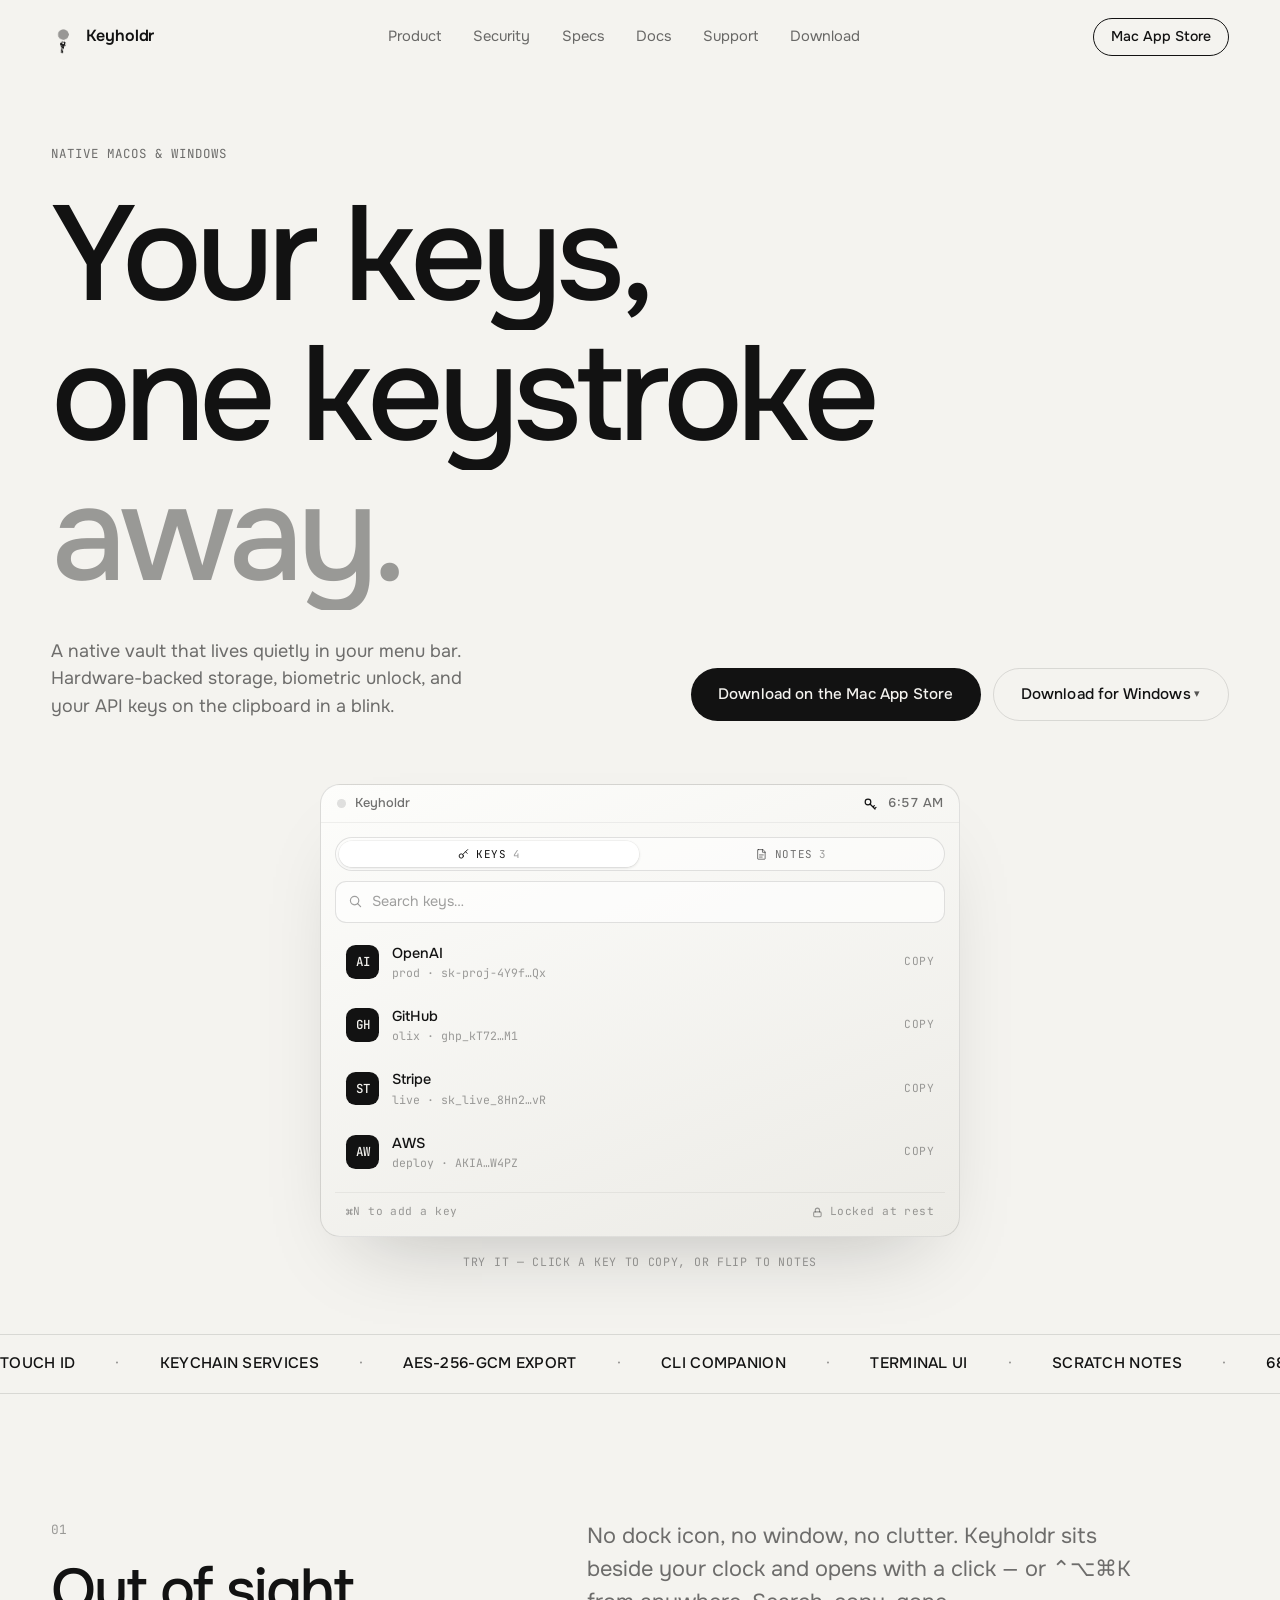
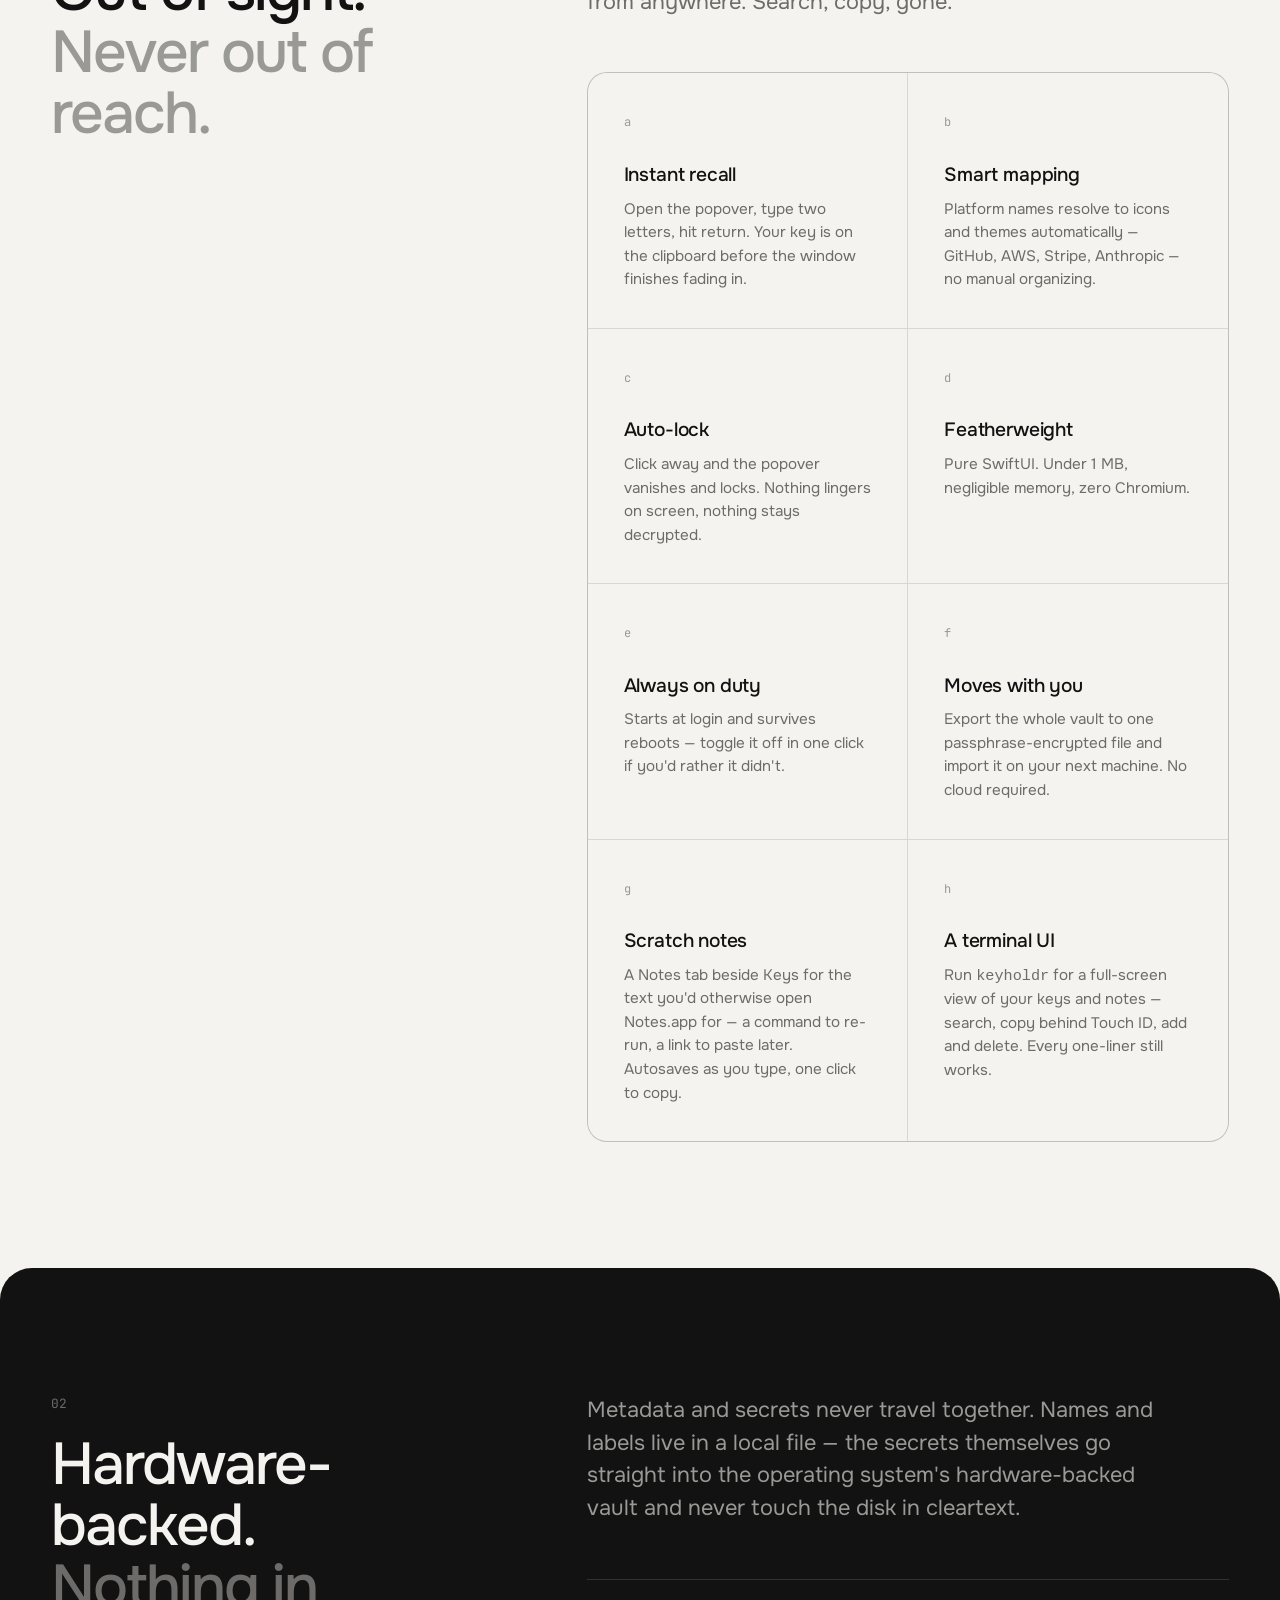
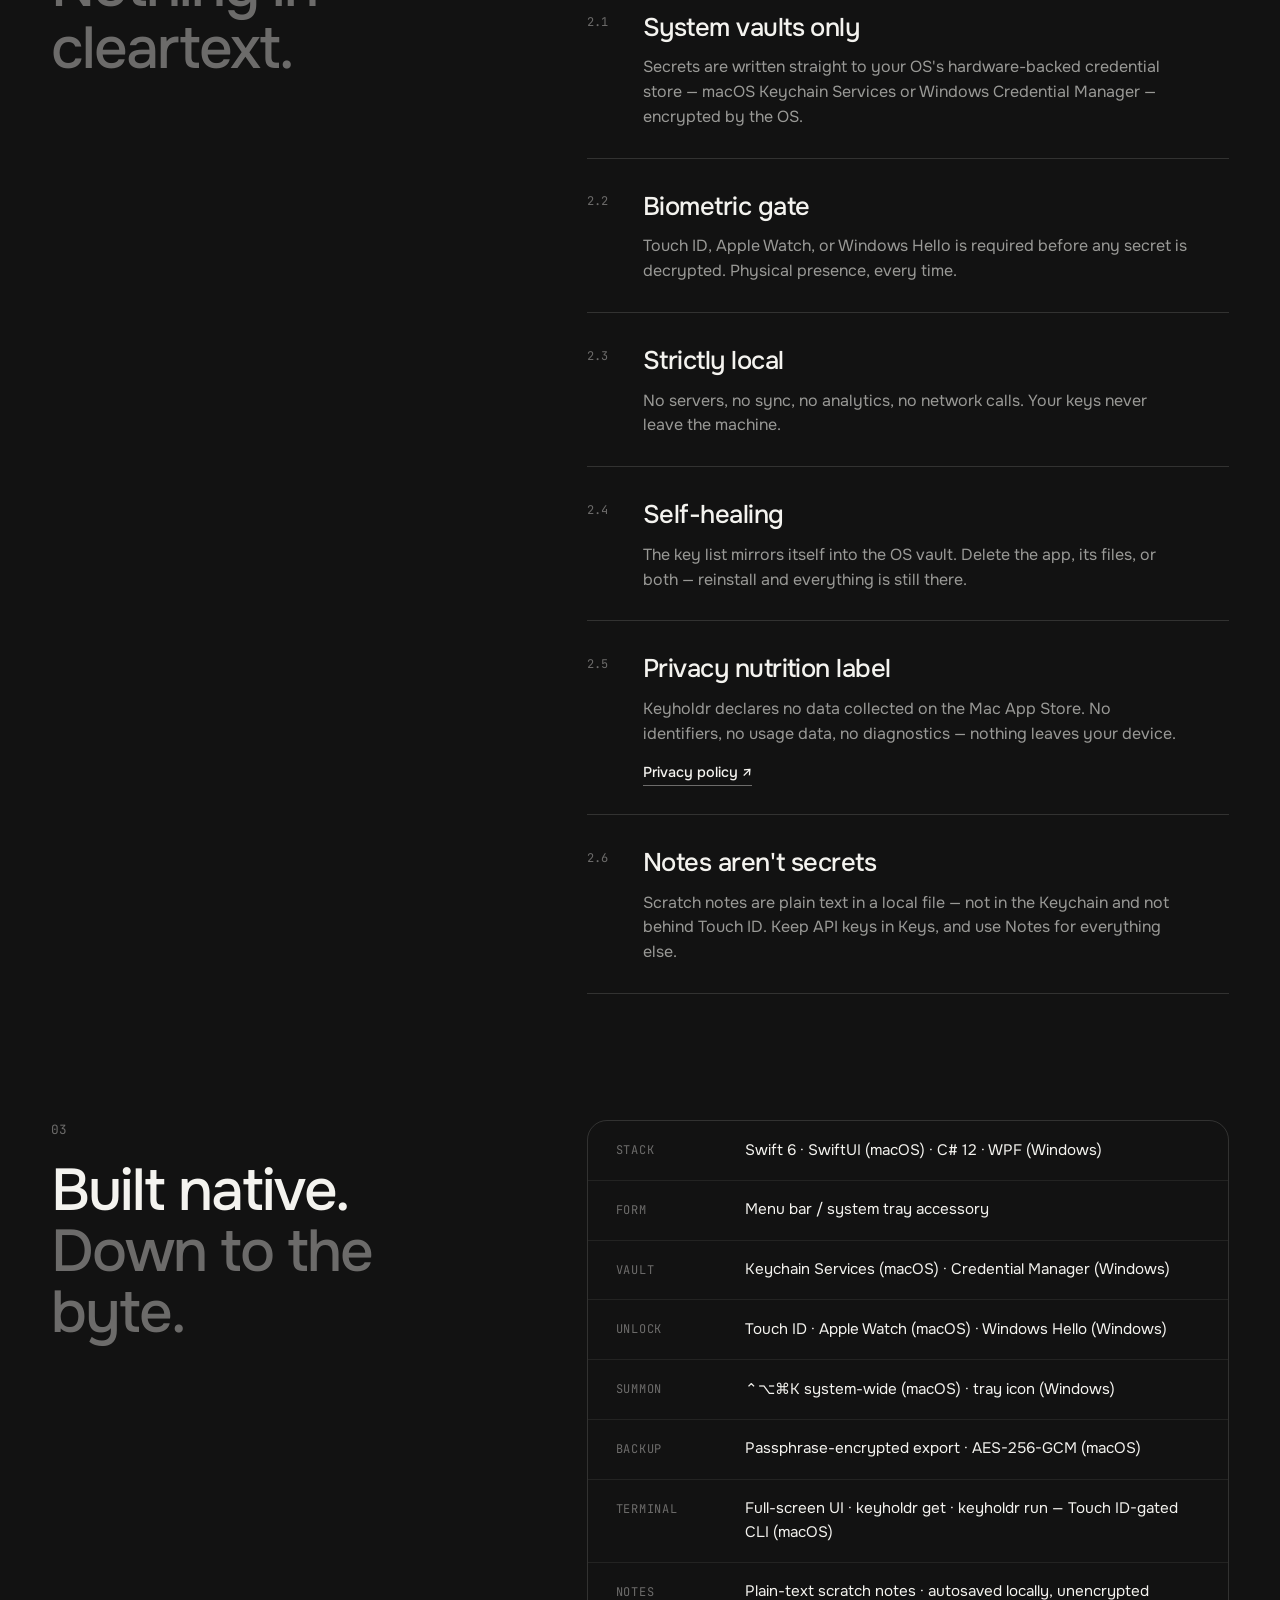
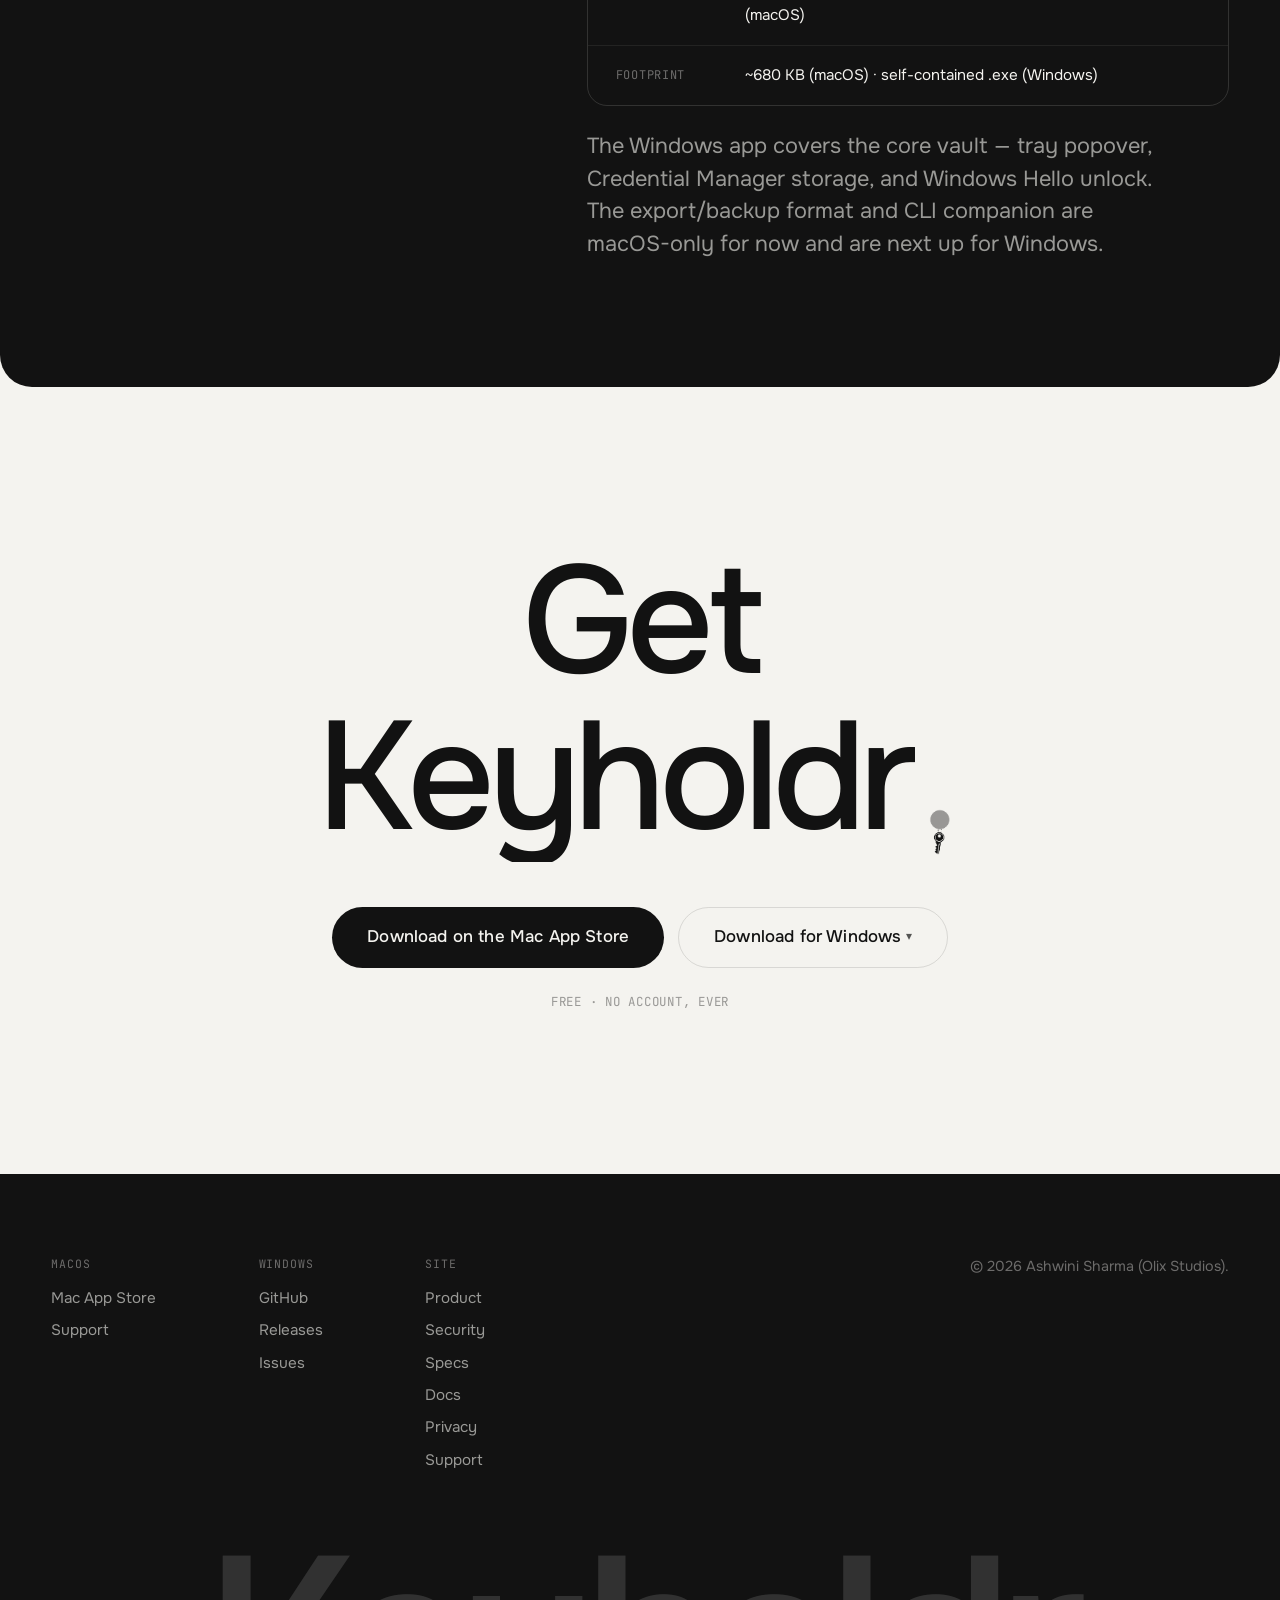
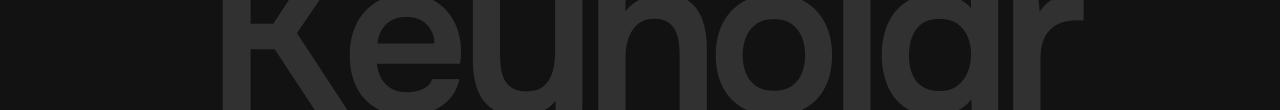
==== index.html @ 8774946c "Document the Notes tab and the terminal UI Home page: the hero demo gets a KEYS | NOTES switcher wit" ====
<!DOCTYPE html>
<html lang="en">
<head>
  <meta charset="UTF-8">
  <meta name="viewport" content="width=device-width, initial-scale=1.0, viewport-fit=cover">
  <title>Keyholdr — Your keys, one keystroke away</title>
  <meta name="description" content="Keyholdr is a native menu bar / system tray vault for API keys on macOS and Windows. Hardware-backed storage, biometric unlock, a full-screen terminal UI and quick scratch notes. Zero Electron.">
  <link rel="canonical" href="https://olixignacious.github.io/keyholdr-site/">
  <meta name="theme-color" content="#f4f3ef">

  <link rel="icon" type="image/svg+xml" href="favicon.svg">

  <link rel="preconnect" href="https://fonts.googleapis.com">
  <link rel="preconnect" href="https://fonts.gstatic.com" crossorigin>
  <link href="https://fonts.googleapis.com/css2?family=Onest:wght@400;500;600&family=JetBrains+Mono:wght@400;500&display=swap" rel="stylesheet">

  <link rel="stylesheet" href="index.css">

  <meta property="og:type" content="website">
  <meta property="og:site_name" content="Keyholdr">
  <meta property="og:url" content="https://olixignacious.github.io/keyholdr-site/">
  <meta property="og:title" content="Keyholdr — Your keys, one keystroke away">
  <meta property="og:description" content="A native, hardware-secured vault for your API keys, living in your menu bar (macOS) or system tray (Windows).">
  <meta property="og:image" content="https://olixignacious.github.io/keyholdr-site/og-image.png">
  <meta property="og:image:width" content="1200">
  <meta property="og:image:height" content="630">

  <meta name="twitter:card" content="summary_large_image">
  <meta name="twitter:title" content="Keyholdr — Your keys, one keystroke away">
  <meta name="twitter:description" content="A native vault for API keys on macOS and Windows. Hardware-backed, biometric unlock, strictly local.">
  <meta name="twitter:image" content="https://olixignacious.github.io/keyholdr-site/og-image.png">

  <script type="application/ld+json">
  {
    "@context": "https://schema.org",
    "@type": "SoftwareApplication",
    "name": "Keyholdr",
    "url": "https://olixignacious.github.io/keyholdr-site/",
    "description": "A native menu bar / system tray vault for API keys on macOS and Windows. Hardware-backed storage, biometric unlock.",
    "applicationCategory": "DeveloperApplication",
    "operatingSystem": "macOS, Windows",
    "offers": {
      "@type": "Offer",
      "price": "0",
      "priceCurrency": "USD"
    }
  }
  </script>
</head>
<body data-theme="light">

  <!-- ============ Header ============ -->
  <header class="site-header" id="site-header">
    <a class="brand" href="#top" aria-label="Keyholdr home">
      <img class="brand-mark" src="key-balloon.gif" alt="" aria-hidden="true">
      <span class="brand-name">Keyholdr</span>
    </a>
    <nav class="site-nav" aria-label="Primary">
      <a href="#product">Product</a>
      <a href="#security">Security</a>
      <a href="#specs">Specs</a>
      <a href="docs.html">Docs</a>
      <a href="support.html">Support</a>
      <a href="#download">Download</a>
    </nav>
    <a class="header-cta" href="https://apps.apple.com/in/app/keyholdr/id6789253781?mt=12" target="_blank" rel="noopener">Mac App Store</a>
  </header>

  <main id="top">

    <!-- ============ Hero ============ -->
    <section class="hero" data-section-theme="light">
      <div class="hero-inner">
        <p class="eyebrow reveal">Native macOS &amp; Windows</p>
        <h1 class="hero-title">
          <span class="line-mask"><span class="line">Your keys,</span></span>
          <span class="line-mask"><span class="line">one keystroke</span></span>
          <span class="line-mask"><span class="line muted">away.</span></span>
        </h1>
        <div class="hero-foot reveal">
          <p class="hero-sub">
            A native vault that lives quietly in your menu bar.
            Hardware-backed storage, biometric unlock, and your
            API&nbsp;keys on the clipboard in a blink.
          </p>
          <div class="hero-actions">
            <a class="btn btn-solid" href="https://apps.apple.com/in/app/keyholdr/id6789253781?mt=12" target="_blank" rel="noopener">Download on the Mac App Store</a>
            <details class="dl-menu">
              <summary class="btn btn-ghost">Download for Windows <span class="dl-caret">▾</span></summary>
              <div class="dl-pop" role="menu">
                <a class="dl-row" role="menuitem" href="https://github.com/OlixIgnacious/keyholdr-windows/releases/latest" target="_blank" rel="noopener">
                  <span class="dl-row-title">Direct download</span>
                  <span class="dl-row-sub">Keyholdr-windows.zip · GitHub Releases</span>
                </a>
              </div>
            </details>
          </div>
        </div>
      </div>

      <!-- Live popover demo -->
      <div class="hero-demo reveal" aria-label="Interactive preview of the Keyholdr popover">
        <div class="demo-window" id="demo-window">
          <div class="demo-menubar">
            <div class="demo-menubar-left">
              <span class="demo-dot"></span>
              <span>Keyholdr</span>
            </div>
            <div class="demo-menubar-right">
              <svg class="demo-tray-key" viewBox="0 0 24 24" fill="none" stroke="currentColor" stroke-width="1.8" stroke-linecap="round" stroke-linejoin="round" aria-hidden="true">
                <circle cx="9" cy="9" r="4.25"/>
                <path d="M12 12l7.5 7.5M16.5 16.5l2-2M19 19l2-2"/>
              </svg>
              <span id="demo-clock">9:41</span>
            </div>
          </div>
          <div class="demo-popover">
            <div class="demo-tabs" role="tablist" aria-label="Keyholdr sections">
              <button class="demo-tab" role="tab" id="demo-tab-keys" aria-selected="true" aria-controls="demo-list" type="button">
                <svg viewBox="0 0 24 24" fill="none" stroke="currentColor" stroke-width="1.8" stroke-linecap="round" stroke-linejoin="round" aria-hidden="true"><circle cx="8" cy="15" r="4"/><path d="M11 12l9-9M16 7l3 3"/></svg>
                Keys <span class="demo-tab-count" id="demo-count-keys">4</span>
              </button>
              <button class="demo-tab" role="tab" id="demo-tab-notes" aria-selected="false" aria-controls="demo-list" type="button">
                <svg viewBox="0 0 24 24" fill="none" stroke="currentColor" stroke-width="1.8" stroke-linecap="round" stroke-linejoin="round" aria-hidden="true"><path d="M6 3h9l4 4v13a1 1 0 0 1-1 1H6a1 1 0 0 1-1-1V4a1 1 0 0 1 1-1z"/><path d="M14 3v5h5M8.5 13h7M8.5 17h5"/></svg>
                Notes <span class="demo-tab-count" id="demo-count-notes">3</span>
              </button>
            </div>
            <div class="demo-search">
              <svg viewBox="0 0 24 24" fill="none" stroke="currentColor" stroke-width="2" stroke-linecap="round" aria-hidden="true"><circle cx="11" cy="11" r="7"/><path d="M21 21l-4.5-4.5"/></svg>
              <input id="demo-search-input" type="text" placeholder="Search keys…" autocomplete="off" spellcheck="false" aria-label="Search">
            </div>
            <ul class="demo-list" id="demo-list"></ul>
            <div class="demo-footer">
              <span id="demo-footer-hint">⌘N to add a key</span>
              <span class="demo-lock">
                <svg viewBox="0 0 24 24" fill="none" stroke="currentColor" stroke-width="2" stroke-linecap="round" stroke-linejoin="round" aria-hidden="true"><rect x="5" y="11" width="14" height="9" rx="2"/><path id="demo-lock-shackle" d="M8 11V8a4 4 0 0 1 8 0v3"/></svg>
                <span id="demo-lock-text">Locked at rest</span>
              </span>
            </div>
            <div class="demo-bio" id="demo-bio" aria-hidden="true">
              <svg viewBox="0 0 100 100" class="demo-bio-print" aria-hidden="true">
                <path d="M 50,18 A 32,32 0 0,1 82,50 M 50,26 A 24,24 0 0,1 74,50 M 50,34 A 16,16 0 0,1 66,50 M 50,42 A 8,8 0 0,1 58,50 M 50,50 A 8,8 0 0,0 42,50 M 50,50 A 16,16 0 0,0 34,50 M 50,50 A 24,24 0 0,0 26,50 M 50,50 A 32,32 0 0,0 18,50" fill="none" stroke="currentColor" stroke-width="4" stroke-linecap="round"/>
              </svg>
              <span id="demo-bio-text">Touch ID</span>
            </div>
          </div>
        </div>
        <p class="demo-hint">Try it — click a key to copy, or flip to Notes</p>
      </div>
    </section>

    <!-- ============ Ticker ============ -->
    <div class="ticker" data-section-theme="light" aria-hidden="true">
      <div class="ticker-track" id="ticker-track">
        <span>Touch ID</span><i>·</i>
        <span>Keychain Services</span><i>·</i>
        <span>AES-256-GCM export</span><i>·</i>
        <span>CLI companion</span><i>·</i>
        <span>Terminal UI</span><i>·</i>
        <span>Scratch notes</span><i>·</i>
        <span>680 KB</span><i>·</i>
        <span>Zero Electron</span><i>·</i>
        <span>100% native</span><i>·</i>
        <span>Mac App Store</span><i>·</i>
      </div>
    </div>

    <!-- ============ 01 Product ============ -->
    <section class="section" id="product" data-section-theme="light">
      <header class="section-head">
        <span class="index reveal">01</span>
        <h2 class="reveal">Out of sight.<br><em>Never out of reach.</em></h2>
      </header>
      <div class="section-body">
        <p class="lede reveal">
          No dock icon, no window, no clutter. Keyholdr sits beside your clock
          and opens with a click — or ⌃⌥⌘K from anywhere. Search, copy, gone.
        </p>
        <div class="feature-grid">
          <article class="feature reveal">
            <span class="feature-no">a</span>
            <h3>Instant recall</h3>
            <p>Open the popover, type two letters, hit return. Your key is on the clipboard before the window finishes fading in.</p>
          </article>
          <article class="feature reveal">
            <span class="feature-no">b</span>
            <h3>Smart mapping</h3>
            <p>Platform names resolve to icons and themes automatically — GitHub, AWS, Stripe, Anthropic — no manual organizing.</p>
          </article>
          <article class="feature reveal">
            <span class="feature-no">c</span>
            <h3>Auto-lock</h3>
            <p>Click away and the popover vanishes and locks. Nothing lingers on screen, nothing stays decrypted.</p>
          </article>
          <article class="feature reveal">
            <span class="feature-no">d</span>
            <h3>Featherweight</h3>
            <p>Pure SwiftUI. Under 1 MB, negligible memory, zero Chromium.</p>
          </article>
          <article class="feature reveal">
            <span class="feature-no">e</span>
            <h3>Always on duty</h3>
            <p>Starts at login and survives reboots — toggle it off in one click if you'd rather it didn't.</p>
          </article>
          <article class="feature reveal">
            <span class="feature-no">f</span>
            <h3>Moves with you</h3>
            <p>Export the whole vault to one passphrase-encrypted file and import it on your next machine. No cloud required.</p>
          </article>
          <article class="feature reveal">
            <span class="feature-no">g</span>
            <h3>Scratch notes</h3>
            <p>A Notes tab beside Keys for the text you'd otherwise open Notes.app for — a command to re-run, a link to paste later. Autosaves as you type, one click to copy.</p>
          </article>
          <article class="feature reveal">
            <span class="feature-no">h</span>
            <h3>A terminal UI</h3>
            <p>Run <code>keyholdr</code> for a full-screen view of your keys and notes — search, copy behind Touch ID, add and delete. Every one-liner still works.</p>
          </article>
        </div>
      </div>
    </section>

    <!-- ============ 02 Security (dark) ============ -->
    <section class="section section-dark" id="security" data-section-theme="dark">
      <header class="section-head">
        <span class="index reveal">02</span>
        <h2 class="reveal">Hardware-backed.<br><em>Nothing in cleartext.</em></h2>
      </header>
      <div class="section-body">
        <p class="lede reveal">
          Metadata and secrets never travel together. Names and labels live in a
          local file — the secrets themselves go straight into the operating
          system's hardware-backed vault and never touch the disk in cleartext.
        </p>
        <ul class="ledger">
          <li class="ledger-row reveal">
            <span class="ledger-no">2.1</span>
            <h3>System vaults only</h3>
            <p>Secrets are written straight to your OS's hardware-backed credential store — macOS Keychain Services or Windows Credential Manager — encrypted by the OS.</p>
          </li>
          <li class="ledger-row reveal">
            <span class="ledger-no">2.2</span>
            <h3>Biometric gate</h3>
            <p>Touch ID, Apple Watch, or Windows Hello is required before any secret is decrypted. Physical presence, every time.</p>
          </li>
          <li class="ledger-row reveal">
            <span class="ledger-no">2.3</span>
            <h3>Strictly local</h3>
            <p>No servers, no sync, no analytics, no network calls. Your keys never leave the machine.</p>
          </li>
          <li class="ledger-row reveal">
            <span class="ledger-no">2.4</span>
            <h3>Self-healing</h3>
            <p>The key list mirrors itself into the OS vault. Delete the app, its files, or both — reinstall and everything is still there.</p>
          </li>
          <li class="ledger-row reveal">
            <span class="ledger-no">2.5</span>
            <h3>Privacy nutrition label</h3>
            <p>Keyholdr declares no data collected on the Mac App Store. No identifiers, no usage data, no diagnostics — nothing leaves your device.</p>
            <div class="ledger-links">
              <a class="ledger-link" href="privacy.html">Privacy policy ↗</a>
            </div>
          </li>
          <li class="ledger-row reveal">
            <span class="ledger-no">2.6</span>
            <h3>Notes aren't secrets</h3>
            <p>Scratch notes are plain text in a local file — not in the Keychain and not behind Touch ID. Keep API keys in Keys, and use Notes for everything else.</p>
          </li>
        </ul>
      </div>
    </section>

    <!-- ============ 03 Specs (dark) ============ -->
    <section class="section section-dark" id="specs" data-section-theme="dark">
      <header class="section-head">
        <span class="index reveal">03</span>
        <h2 class="reveal">Built native.<br><em>Down to the byte.</em></h2>
      </header>
      <div class="section-body">
        <div class="specs reveal">
          <div class="specs-row">
            <span>Stack</span><span>Swift 6 · SwiftUI (macOS) · C# 12 · WPF (Windows)</span>
          </div>
          <div class="specs-row">
            <span>Form</span><span>Menu bar / system tray accessory</span>
          </div>
          <div class="specs-row">
            <span>Vault</span><span>Keychain Services (macOS) · Credential Manager (Windows)</span>
          </div>
          <div class="specs-row">
            <span>Unlock</span><span>Touch ID · Apple Watch (macOS) · Windows Hello (Windows)</span>
          </div>
          <div class="specs-row">
            <span>Summon</span><span>⌃⌥⌘K system-wide (macOS) · tray icon (Windows)</span>
          </div>
          <div class="specs-row">
            <span>Backup</span><span>Passphrase-encrypted export · AES-256-GCM (macOS)</span>
          </div>
          <div class="specs-row">
            <span>Terminal</span><span>Full-screen UI · keyholdr get · keyholdr run — Touch ID-gated CLI (macOS)</span>
          </div>
          <div class="specs-row">
            <span>Notes</span><span>Plain-text scratch notes · autosaved locally, unencrypted (macOS)</span>
          </div>
          <div class="specs-row">
            <span>Footprint</span><span>~680 KB (macOS) · self-contained .exe (Windows)</span>
          </div>
        </div>
        <p class="lede reveal" style="margin-top: 1.5rem;">
          The Windows app covers the core vault — tray popover, Credential
          Manager storage, and Windows Hello unlock. The export/backup format
          and CLI companion are macOS-only for now and are next up for Windows.
        </p>
      </div>
    </section>

    <!-- ============ Download CTA ============ -->
    <section class="cta" id="download" data-section-theme="light">
      <h2 class="cta-title">
        <span class="line-mask"><span class="line">Get</span></span>
        <span class="line-mask"><span class="line">Keyholdr<img class="cta-dot" src="key-balloon.gif" alt="" aria-hidden="true"></span></span>
      </h2>
      <div class="cta-actions reveal">
        <a class="btn btn-solid btn-lg" href="https://apps.apple.com/in/app/keyholdr/id6789253781?mt=12" target="_blank" rel="noopener">Download on the Mac App Store</a>
        <details class="dl-menu">
          <summary class="btn btn-ghost btn-lg">Download for Windows <span class="dl-caret">▾</span></summary>
          <div class="dl-pop" role="menu">
            <a class="dl-row" role="menuitem" href="https://github.com/OlixIgnacious/keyholdr-windows/releases/latest" target="_blank" rel="noopener">
              <span class="dl-row-title">Direct download</span>
              <span class="dl-row-sub">Keyholdr-windows.zip · GitHub Releases</span>
            </a>
          </div>
        </details>
      </div>
      <p class="cta-note reveal">Free · no account, ever</p>
    </section>

  </main>

  <!-- ============ Footer ============ -->
  <footer class="footer" data-section-theme="dark">
    <div class="footer-top">
      <div class="footer-col">
        <span class="footer-label">macOS</span>
        <a href="https://apps.apple.com/in/app/keyholdr/id6789253781?mt=12" target="_blank" rel="noopener">Mac App Store</a>
        <a href="support.html">Support</a>
      </div>
      <div class="footer-col">
        <span class="footer-label">Windows</span>
        <a href="https://github.com/OlixIgnacious/keyholdr-windows" target="_blank" rel="noopener">GitHub</a>
        <a href="https://github.com/OlixIgnacious/keyholdr-windows/releases" target="_blank" rel="noopener">Releases</a>
        <a href="https://github.com/OlixIgnacious/keyholdr-windows/issues" target="_blank" rel="noopener">Issues</a>
      </div>
      <div class="footer-col">
        <span class="footer-label">Site</span>
        <a href="#product">Product</a>
        <a href="#security">Security</a>
        <a href="#specs">Specs</a>
        <a href="docs.html">Docs</a>
        <a href="privacy.html">Privacy</a>
        <a href="support.html">Support</a>
      </div>
      <p class="footer-note">
        © 2026 Ashwini Sharma (Olix Studios).
      </p>
    </div>
    <div class="footer-wordmark" aria-hidden="true">Keyholdr</div>
  </footer>

  <script src="index.js"></script>
</body>
</html>
---- index.css ----
/* ============================================================
   Keyholdr — minimal, editorial, monochrome
   ============================================================ */

:root {
  --paper: #f4f3ef;
  --paper-soft: #ecebe6;
  --ink: #121212;
  --ink-60: rgba(18, 18, 18, 0.6);
  --ink-40: rgba(18, 18, 18, 0.4);
  --ink-12: rgba(18, 18, 18, 0.12);
  --ink-06: rgba(18, 18, 18, 0.06);

  --coal: #121212;
  --coal-soft: #1a1a1a;
  --bone: #f4f3ef;
  --bone-60: rgba(244, 243, 239, 0.6);
  --bone-40: rgba(244, 243, 239, 0.4);
  --bone-14: rgba(244, 243, 239, 0.14);
  --bone-07: rgba(244, 243, 239, 0.07);

  --font-sans: "Onest", -apple-system, "Segoe UI", sans-serif;
  --font-mono: "JetBrains Mono", ui-monospace, "SF Mono", monospace;

  --gutter: clamp(1.25rem, 4vw, 4rem);
  --ease-out: cubic-bezier(0.22, 1, 0.36, 1);
}

* { margin: 0; padding: 0; box-sizing: border-box; }

html {
  scroll-behavior: smooth;
  -webkit-text-size-adjust: 100%;
}

body {
  font-family: var(--font-sans);
  background: var(--paper);
  color: var(--ink);
  font-size: 1rem;
  line-height: 1.55;
  font-weight: 400;
  -webkit-font-smoothing: antialiased;
  overflow-x: clip;
}

::selection { background: var(--ink); color: var(--paper); }

h1, h2, h3 { font-weight: 500; }
a { color: inherit; text-decoration: none; }
ul { list-style: none; }
em { font-style: normal; }

/* ============ Reveal animations ============ */

.reveal {
  opacity: 0;
  transform: translateY(2rem);
  transition: opacity 0.9s var(--ease-out), transform 0.9s var(--ease-out);
}
.reveal.is-in { opacity: 1; transform: none; }

.line-mask {
  display: block;
  overflow: hidden;
  padding-block: 0.06em; /* keep descenders inside the mask */
  margin-block: -0.06em;
}
.line {
  display: block;
  transform: translateY(110%);
  transition: transform 1.1s var(--ease-out);
}
.is-in .line, .line.is-in { transform: none; }
.line-mask:nth-child(2) .line { transition-delay: 0.08s; }
.line-mask:nth-child(3) .line { transition-delay: 0.16s; }

@media (prefers-reduced-motion: reduce) {
  html { scroll-behavior: auto; }
  .reveal, .line { opacity: 1; transform: none; transition: none; }
  .ticker-track { animation: none !important; }
}

/* ============ Header ============ */

.site-header {
  position: fixed;
  inset: 0 0 auto 0;
  z-index: 100;
  display: flex;
  align-items: center;
  justify-content: space-between;
  gap: 1rem;
  padding: 1.1rem var(--gutter);
  color: var(--ink);
  transition: color 0.45s ease, background-color 0.45s ease;
}
body[data-theme="dark"] .site-header { color: var(--bone); }

.site-header.is-scrolled {
  background: color-mix(in srgb, var(--paper) 82%, transparent);
  -webkit-backdrop-filter: blur(14px);
  backdrop-filter: blur(14px);
}
body[data-theme="dark"] .site-header.is-scrolled {
  background: color-mix(in srgb, var(--coal) 82%, transparent);
}

.brand {
  display: inline-flex;
  align-items: center;
  gap: 0.55rem;
  font-weight: 600;
  letter-spacing: -0.01em;
}
.brand-mark {
  width: 1.6rem;
  height: 1.6rem;
  object-fit: contain;
  transform: translateY(0.27rem);
}

.site-nav {
  display: flex;
  gap: clamp(1rem, 2.5vw, 2.25rem);
  font-size: 0.92rem;
}
.site-nav a {
  opacity: 0.62;
  transition: opacity 0.25s ease;
}
.site-nav a:hover { opacity: 1; }

.header-cta {
  font-size: 0.88rem;
  font-weight: 500;
  padding: 0.45rem 1.05rem;
  border-radius: 999px;
  border: 1px solid currentColor;
  transition: background-color 0.25s ease, color 0.25s ease;
}
.header-cta:hover { background: var(--ink); color: var(--paper); border-color: var(--ink); }
body[data-theme="dark"] .header-cta:hover { background: var(--bone); color: var(--coal); border-color: var(--bone); }

@media (max-width: 720px) {
  .site-nav { display: none; }
}

/* ============ Buttons ============ */

.btn {
  display: inline-flex;
  align-items: center;
  justify-content: center;
  padding: 0.85rem 1.7rem;
  border-radius: 999px;
  font-size: 0.95rem;
  font-weight: 500;
  letter-spacing: 0.01em;
  transition: transform 0.3s var(--ease-out), background-color 0.25s ease, color 0.25s ease, border-color 0.25s ease;
}
.btn:hover { transform: translateY(-2px); }
.btn:active { transform: translateY(0); }

.btn-solid { background: var(--ink); color: var(--paper); }
.btn-solid:hover { background: #000; }
.btn-ghost { border: 1px solid var(--ink-12); color: var(--ink); }
.btn-ghost:hover { border-color: var(--ink); }
.btn-lg { padding: 1.05rem 2.2rem; font-size: 1.05rem; }

.beta-tag {
  font-family: var(--font-mono);
  font-size: 0.58em;
  font-weight: 500;
  letter-spacing: 0.08em;
  text-transform: uppercase;
  margin-left: 0.45em;
  padding: 0.2em 0.55em;
  border: 1px solid currentColor;
  border-radius: 999px;
  opacity: 0.65;
  vertical-align: 0.35em;
  line-height: 1;
}

/* ============ Hero ============ */

.hero {
  min-height: 100svh;
  display: flex;
  flex-direction: column;
  justify-content: flex-end;
  gap: clamp(3rem, 7vh, 6rem);
  padding: clamp(7rem, 16vh, 11rem) var(--gutter) clamp(3rem, 7vh, 5rem);
}

.eyebrow {
  font-family: var(--font-mono);
  font-size: 0.78rem;
  letter-spacing: 0.08em;
  text-transform: uppercase;
  color: var(--ink-60);
  margin-bottom: clamp(1.25rem, 3vh, 2rem);
}

.hero-title {
  font-size: clamp(3.2rem, 10.5vw, 9.5rem);
  line-height: 0.98;
  letter-spacing: -0.045em;
  font-weight: 500;
}
.hero-title .muted { color: var(--ink-40); }

.hero-foot {
  display: flex;
  flex-wrap: wrap;
  align-items: flex-end;
  justify-content: space-between;
  gap: 1.75rem 3rem;
  margin-top: clamp(1.5rem, 4vh, 3rem);
  transition-delay: 0.25s;
}
.hero-sub {
  max-width: 26rem;
  font-size: clamp(1rem, 1.4vw, 1.15rem);
  color: var(--ink-60);
  text-wrap: pretty;
}
.hero-actions { display: flex; flex-wrap: wrap; gap: 0.75rem; }

/* Download menu — a popover, like the product */
.dl-menu { position: relative; display: inline-block; }
.dl-menu > summary { list-style: none; cursor: pointer; user-select: none; }
.dl-menu > summary::-webkit-details-marker { display: none; }
.dl-caret {
  display: inline-block;
  font-size: 0.7em;
  opacity: 0.7;
  margin-left: 0.35em;
  transition: transform 0.2s ease;
}
.dl-menu[open] .dl-caret { transform: rotate(180deg); }
.dl-pop {
  position: absolute;
  top: calc(100% + 0.6rem);
  left: 0;
  min-width: 28rem;
  max-width: min(29rem, calc(100vw - 2rem));
  padding: 0.5rem;
  background: var(--paper);
  border: 1px solid var(--ink-12);
  border-radius: 1rem;
  box-shadow: 0 18px 40px rgba(18, 18, 18, 0.14);
  text-align: left;
  z-index: 50;
}
/* Roll in: the panel sweeps open from its right edge toward the button.
   No fade — the revealed part is at full strength, the sweep is the show. */
.dl-pop {
  transform-origin: top left;
}
.dl-pop.is-rolling {
  animation: dl-roll-in 0.35s cubic-bezier(0.2, 0.8, 0.3, 1);
}
@keyframes dl-roll-in {
  from {
    clip-path: inset(0 0 0 100%);
    transform: translateY(-4px);
  }
  to {
    clip-path: inset(0 0 0 0);
    transform: translateY(0);
  }
}
@media (prefers-reduced-motion: reduce) {
  .dl-pop.is-rolling { animation: none; }
}
.dl-row {
  display: block;
  width: 100%;
  padding: 0.75rem 1.1rem;
  border: 0;
  border-radius: 0.7rem;
  background: none;
  font: inherit;
  color: var(--ink);
  text-decoration: none;
  text-align: left; /* buttons center text by default */
  cursor: pointer;
}
.dl-row:hover { background: var(--ink-06); }
.dl-row + .dl-row { margin-top: 0.15rem; }
.dl-row-title { display: block; font-weight: 500; font-size: 1rem; }
.dl-row-sub {
  display: block;
  margin-top: 0.3rem;
  font-family: var(--font-mono);
  font-size: 0.78rem;
  color: var(--ink-60);
}
.dl-copy-hint {
  font-family: var(--font-mono);
  font-size: 0.7rem;
  letter-spacing: 0.04em;
  color: var(--ink-40);
  margin-left: 0.5rem;
}
/* Right-anchor when the panel would cross the viewport edge (set by JS) */
.dl-pop.is-flipped { left: auto; right: 0; transform-origin: top right; }
/* `translate` (not `transform`) so the centering survives the keyframes */
.cta-actions .dl-pop { left: 50%; translate: -50% 0; transform-origin: top center; }
.cta-actions .dl-pop.is-flipped { left: auto; translate: 0; }

/* ---- Hero demo window ---- */

.hero-demo {
  align-self: center;
  width: min(40rem, 100%);
  transition-delay: 0.35s;
}

.demo-window {
  border: 1px solid var(--ink-12);
  border-radius: 1.25rem;
  overflow: hidden;
  background: linear-gradient(160deg, #fdfdfb, var(--paper-soft));
  box-shadow: 0 40px 80px -40px rgba(18, 18, 18, 0.25);
}

.demo-menubar {
  display: flex;
  align-items: center;
  justify-content: space-between;
  padding: 0.55rem 1rem;
  font-size: 0.8rem;
  font-weight: 500;
  border-bottom: 1px solid var(--ink-06);
  color: var(--ink-60);
}
.demo-menubar-left, .demo-menubar-right {
  display: flex;
  align-items: center;
  gap: 0.6rem;
}
.demo-dot {
  width: 0.55rem;
  height: 0.55rem;
  border-radius: 50%;
  background: var(--ink-12);
}
.demo-tray-key {
  width: 1rem;
  height: 1rem;
  color: var(--ink);
}
#demo-clock { font-variant-numeric: tabular-nums; }

.demo-popover { position: relative; padding: 0.85rem; }

.demo-tabs {
  display: flex;
  gap: 2px;
  padding: 3px;
  margin-bottom: 0.6rem;
  border: 1px solid var(--ink-12);
  border-radius: 999px;
  background: rgba(255, 255, 255, 0.5);
}
.demo-tab {
  flex: 1;
  display: inline-flex;
  align-items: center;
  justify-content: center;
  gap: 0.4rem;
  padding: 0.38rem 0.6rem;
  border: 0;
  border-radius: 999px;
  background: transparent;
  color: var(--ink-60);
  font-family: var(--font-mono);
  font-size: 0.68rem;
  letter-spacing: 0.06em;
  text-transform: uppercase;
  cursor: pointer;
  transition: background-color 0.2s ease, color 0.2s ease, box-shadow 0.2s ease;
}
.demo-tab svg { width: 0.8rem; height: 0.8rem; }
.demo-tab:hover { color: var(--ink); }
.demo-tab[aria-selected="true"] {
  background: rgba(255, 255, 255, 0.92);
  color: var(--ink);
  box-shadow: 0 1px 3px rgba(0, 0, 0, 0.14), 0 0 0 0.5px rgba(0, 0, 0, 0.06);
}
.demo-tab:focus-visible { outline: 2px solid var(--ink); outline-offset: 2px; }
.demo-tab-count { color: var(--ink-40); }

.demo-search {
  display: flex;
  align-items: center;
  gap: 0.55rem;
  padding: 0.55rem 0.8rem;
  border: 1px solid var(--ink-12);
  border-radius: 0.7rem;
  background: rgba(255, 255, 255, 0.6);
}
.demo-search svg { width: 0.9rem; height: 0.9rem; color: var(--ink-40); flex-shrink: 0; }
.demo-search input {
  border: 0;
  outline: 0;
  background: transparent;
  font: inherit;
  font-size: 0.9rem;
  width: 100%;
  color: var(--ink);
}
.demo-search input::placeholder { color: var(--ink-40); }

.demo-list { margin-top: 0.6rem; display: flex; flex-direction: column; gap: 0.25rem; }

.demo-row {
  display: flex;
  align-items: center;
  gap: 0.8rem;
  width: 100%;
  padding: 0.6rem 0.7rem;
  border: 0;
  border-radius: 0.7rem;
  background: transparent;
  font: inherit;
  text-align: left;
  cursor: pointer;
  color: var(--ink);
  transition: background-color 0.2s ease;
}
.demo-row:hover { background: var(--ink-06); }

.demo-row-icon {
  display: grid;
  place-items: center;
  width: 2.1rem;
  height: 2.1rem;
  border-radius: 0.6rem;
  background: var(--ink);
  color: var(--paper);
  font-family: var(--font-mono);
  font-size: 0.78rem;
  font-weight: 500;
  flex-shrink: 0;
}
.demo-row-meta { min-width: 0; flex: 1; }
.demo-row-meta strong { display: block; font-size: 0.9rem; font-weight: 500; }
.demo-row-meta span {
  display: block;
  font-family: var(--font-mono);
  font-size: 0.72rem;
  color: var(--ink-40);
  white-space: nowrap;
  overflow: hidden;
  text-overflow: ellipsis;
}
.demo-row-action {
  font-family: var(--font-mono);
  font-size: 0.7rem;
  letter-spacing: 0.05em;
  text-transform: uppercase;
  color: var(--ink-40);
  flex-shrink: 0;
  transition: color 0.2s ease;
}
.demo-row:hover .demo-row-action { color: var(--ink); }
.demo-row.is-copied .demo-row-action { color: var(--ink); }

.demo-empty {
  padding: 1.6rem 0.7rem;
  text-align: center;
  font-size: 0.85rem;
  color: var(--ink-40);
}

.demo-footer {
  display: flex;
  align-items: center;
  justify-content: space-between;
  margin-top: 0.65rem;
  padding: 0.65rem 0.7rem 0.1rem;
  border-top: 1px solid var(--ink-06);
  font-family: var(--font-mono);
  font-size: 0.7rem;
  letter-spacing: 0.04em;
  color: var(--ink-40);
}
.demo-lock { display: inline-flex; align-items: center; gap: 0.4rem; }
.demo-lock svg { width: 0.8rem; height: 0.8rem; }

/* biometric overlay */
.demo-bio {
  position: absolute;
  inset: 0;
  display: flex;
  flex-direction: column;
  align-items: center;
  justify-content: center;
  gap: 0.8rem;
  background: color-mix(in srgb, var(--paper) 88%, transparent);
  -webkit-backdrop-filter: blur(10px);
  backdrop-filter: blur(10px);
  opacity: 0;
  pointer-events: none;
  transition: opacity 0.3s ease;
}
.demo-bio.is-active { opacity: 1; }
.demo-bio-print { width: 3.4rem; height: 3.4rem; color: var(--ink); }
.demo-bio.is-active .demo-bio-print path {
  stroke-dasharray: 60;
  stroke-dashoffset: 60;
  animation: print-draw 0.9s var(--ease-out) forwards;
}
@keyframes print-draw { to { stroke-dashoffset: 0; } }
#demo-bio-text {
  font-family: var(--font-mono);
  font-size: 0.75rem;
  letter-spacing: 0.08em;
  text-transform: uppercase;
}

.demo-hint {
  margin-top: 1rem;
  text-align: center;
  font-family: var(--font-mono);
  font-size: 0.72rem;
  letter-spacing: 0.06em;
  text-transform: uppercase;
  color: var(--ink-40);
}

/* ============ Ticker ============ */

.ticker {
  overflow: hidden;
  border-block: 1px solid var(--ink-12);
  padding: 1.1rem 0;
  background: var(--paper);
}
.ticker-track {
  display: flex;
  align-items: center;
  gap: 2.5rem;
  width: max-content;
  white-space: nowrap;
  font-size: 0.95rem;
  font-weight: 500;
  letter-spacing: 0.02em;
  text-transform: uppercase;
  animation: ticker-scroll 28s linear infinite;
}
.ticker-track i { font-style: normal; color: var(--ink-40); }
@keyframes ticker-scroll {
  to { transform: translateX(-50%); }
}

/* ============ Sections ============ */

.section {
  padding: clamp(6rem, 14vh, 11rem) var(--gutter);
  display: grid;
  grid-template-columns: minmax(0, 5fr) minmax(0, 7fr);
  gap: clamp(2.5rem, 6vw, 6rem);
  background: var(--paper);
  color: var(--ink);
}
@media (max-width: 900px) {
  .section { grid-template-columns: 1fr; }
}

.section-head { position: relative; }
.section-head .index {
  display: block;
  font-family: var(--font-mono);
  font-size: 0.8rem;
  color: var(--ink-40);
  margin-bottom: 1.25rem;
}
.section-head h2 {
  font-size: clamp(2.2rem, 4.6vw, 4rem);
  line-height: 1.04;
  letter-spacing: -0.035em;
  position: sticky;
  top: 7rem;
}
.section-head h2 em { color: var(--ink-40); }

.lede {
  font-size: clamp(1.1rem, 1.7vw, 1.4rem);
  line-height: 1.5;
  color: var(--ink-60);
  max-width: 36rem;
  text-wrap: pretty;
}

/* feature grid (01) */
.feature-grid {
  display: grid;
  grid-template-columns: repeat(2, minmax(0, 1fr));
  gap: 1px;
  margin-top: clamp(2.5rem, 6vh, 4.5rem);
  background: var(--ink-12);
  border: 1px solid var(--ink-12);
  border-radius: 1.25rem;
  overflow: hidden;
}
@media (max-width: 600px) {
  .feature-grid { grid-template-columns: 1fr; }
}
.feature {
  background: var(--paper);
  padding: clamp(1.5rem, 3vw, 2.25rem);
  transition: background-color 0.3s ease;
}
.feature:hover { background: var(--paper-soft); }
.feature-no {
  font-family: var(--font-mono);
  font-size: 0.75rem;
  color: var(--ink-40);
}
.feature h3 {
  font-size: 1.2rem;
  letter-spacing: -0.01em;
  margin: 1.6rem 0 0.5rem;
}
.feature p { font-size: 0.95rem; color: var(--ink-60); }

/* ============ Dark sections ============ */

.section-dark {
  background: var(--coal);
  color: var(--bone);
}
.section-dark ::selection { background: var(--bone); color: var(--coal); }
.section-dark .section-head .index { color: var(--bone-40); }
.section-dark .section-head h2 em { color: var(--bone-40); }
.section-dark .lede { color: var(--bone-60); }

#security { border-radius: 2rem 2rem 0 0; padding-bottom: clamp(3rem, 7vh, 5rem); }
#specs { padding-top: clamp(3rem, 7vh, 5rem); border-radius: 0 0 2rem 2rem; }

/* ledger rows (02) */
.ledger { margin-top: clamp(2.5rem, 6vh, 4.5rem); }
.ledger-row {
  display: grid;
  grid-template-columns: 3.5rem 1fr;
  grid-template-areas: "no title" "no body" "no link";
  padding: 1.75rem 0;
  border-top: 1px solid var(--bone-14);
}
.ledger-row:last-child { border-bottom: 1px solid var(--bone-14); }
.ledger-no {
  grid-area: no;
  font-family: var(--font-mono);
  font-size: 0.75rem;
  color: var(--bone-40);
  padding-top: 0.35rem;
}
.ledger-row h3 {
  grid-area: title;
  font-size: clamp(1.25rem, 2vw, 1.6rem);
  letter-spacing: -0.02em;
}
.ledger-row p {
  grid-area: body;
  margin-top: 0.5rem;
  color: var(--bone-60);
  max-width: 34rem;
}
.ledger-links {
  grid-area: link;
  display: flex;
  flex-wrap: wrap;
  gap: 1.25rem;
  margin-top: 0.9rem;
}
.ledger-link {
  font-size: 0.9rem;
  font-weight: 500;
  border-bottom: 1px solid var(--bone-40);
  padding-bottom: 0.1rem;
  transition: border-color 0.25s ease;
}
.ledger-link:hover { border-color: var(--bone); }

/* specs table (03) */
.specs {
  border: 1px solid var(--bone-14);
  border-radius: 1.25rem;
  overflow: hidden;
}
.specs-row {
  display: grid;
  /* Windows column hidden until testing completes — was: minmax(5.5rem, 1fr) 2fr 2fr */
  grid-template-columns: minmax(5.5rem, 1fr) 4fr;
  gap: 1rem;
  padding: 1.1rem clamp(1rem, 2.5vw, 1.75rem);
  font-size: 0.95rem;
  border-top: 1px solid var(--bone-07);
}
.specs-row:first-child { border-top: 0; }
.specs-row > span:first-child {
  font-family: var(--font-mono);
  font-size: 0.75rem;
  text-transform: uppercase;
  letter-spacing: 0.06em;
  color: var(--bone-40);
  padding-top: 0.15rem;
}
.specs-head {
  background: var(--bone-07);
  font-weight: 500;
}
.specs-head > span { font-family: var(--font-sans) !important; font-size: 0.95rem !important; text-transform: none !important; color: var(--bone) !important; letter-spacing: 0 !important; }
@media (max-width: 600px) {
  .specs-row { grid-template-columns: 1fr; gap: 0.2rem; padding-block: 0.9rem; }
  .specs-head { display: none; }
  /* Windows column hidden until testing completes — restore with the column:
  .specs-row > span:nth-child(2)::before { content: "macOS — "; color: var(--bone-40); }
  .specs-row > span:nth-child(3)::before { content: "Windows — "; color: var(--bone-40); }
  */
}

/* ============ CTA ============ */

.cta {
  background: var(--paper);
  padding: clamp(7rem, 18vh, 13rem) var(--gutter);
  text-align: center;
}
.cta-title {
  font-size: clamp(3.5rem, 12vw, 11rem);
  line-height: 0.96;
  letter-spacing: -0.045em;
  font-weight: 500;
}
.cta-title em { color: var(--ink-40); }
.cta-dot {
  display: inline-block;
  width: 0.3em;
  height: 0.3em;
  margin-left: 0.05em;
  object-fit: contain;
  vertical-align: baseline;
  transform: translateY(0.164em);
}
.cta-actions {
  display: flex;
  flex-wrap: wrap;
  justify-content: center;
  gap: 0.85rem;
  margin-top: clamp(2.5rem, 6vh, 4rem);
}
.cta-note {
  margin-top: 1.5rem;
  font-family: var(--font-mono);
  font-size: 0.78rem;
  letter-spacing: 0.06em;
  text-transform: uppercase;
  color: var(--ink-40);
}

/* ============ Docs page ============ */

.docs {
  padding: clamp(6.5rem, 13vh, 8.5rem) var(--gutter) 0;
}
.docs-shell {
  display: grid;
  grid-template-columns: 13rem 1fr;
  gap: clamp(2rem, 5vw, 5rem);
  max-width: 74rem;
  margin: 0 auto;
  padding-bottom: clamp(5rem, 10vh, 8rem);
}
.docs-nav {
  display: flex;
  flex-direction: column;
  gap: 0.6rem;
  position: sticky;
  top: 6.5rem;
  align-self: start;
  font-size: 0.9rem;
}
.docs-nav a { color: var(--ink-60); padding: 0.15rem 0; transition: color 0.2s ease; }
.docs-nav a:hover, .docs-nav a.is-active { color: var(--ink); }

.docs-content { min-width: 0; }
.docs-intro {
  padding-bottom: clamp(2.5rem, 6vh, 4rem);
}
.docs-intro .eyebrow { margin-bottom: 1rem; }
.docs-intro h1 {
  font-size: clamp(2.6rem, 6vw, 4.5rem);
  letter-spacing: -0.04em;
  line-height: 1.04;
  margin-bottom: 1rem;
}
.docs-intro .lede { max-width: 40rem; }

.docs-section {
  padding-block: clamp(2.5rem, 6vh, 4rem);
  border-top: 1px solid var(--ink-12);
}
.docs-section h2 {
  font-size: clamp(1.7rem, 3vw, 2.5rem);
  letter-spacing: -0.03em;
  margin-bottom: 1rem;
}
.docs-section h3 {
  font-size: 1.2rem;
  letter-spacing: -0.01em;
  margin: 2rem 0 0.75rem;
}
.docs-section h3:first-of-type { margin-top: 1.5rem; }
.docs-section p, .docs-section li { color: var(--ink-60); font-size: 0.98rem; }
.docs-section p { margin-bottom: 1rem; max-width: 42rem; }
.docs-section ul, .docs-section ol { margin: 0 0 1rem 1.2rem; }
.docs-section ul { list-style: disc; }
.docs-section ol { list-style: decimal; }
.docs-section li { margin-bottom: 0.35rem; }
.docs-section strong { color: var(--ink); font-weight: 600; }

.docs-section code {
  font-family: var(--font-mono);
  font-size: 0.85em;
  background: var(--ink-06);
  padding: 0.15em 0.4em;
  border-radius: 0.35em;
}
.docs-section pre {
  font-family: var(--font-mono);
  font-size: 0.83rem;
  line-height: 1.65;
  background: var(--coal);
  color: var(--bone-60);
  padding: 1.1rem 1.3rem;
  border-radius: 0.85rem;
  overflow-x: auto;
  margin-bottom: 1.25rem;
}
.docs-section pre code {
  background: none;
  padding: 0;
  color: var(--bone);
  font-size: 1em;
}
.docs-section pre .c { color: var(--bone-40); }

.docs-section .code-block { position: relative; }
.docs-section .code-block pre { margin-bottom: 0; }
.docs-section .code-block + p,
.docs-section .code-block + pre { margin-top: 1.25rem; }
.docs-section .copy-btn {
  position: absolute;
  top: 0.6rem;
  right: 0.6rem;
  padding: 0.3rem 0.65rem;
  background: var(--coal-soft);
  border: 1px solid var(--bone-14);
  border-radius: 6px;
  font-family: var(--font-sans);
  font-size: 0.72rem;
  font-weight: 500;
  color: var(--bone-60);
  cursor: pointer;
  transition: border-color 0.15s, color 0.15s;
}
.docs-section .copy-btn:hover { border-color: var(--bone-60); color: var(--bone); }
.docs-section .copy-btn[data-copied="true"] { border-color: var(--bone-60); color: var(--bone); }

.docs-table-wrap { overflow-x: auto; margin-bottom: 1.5rem; }
.docs-table {
  width: 100%;
  min-width: 28rem;
  border-collapse: collapse;
  font-size: 0.92rem;
}
.docs-table th, .docs-table td {
  text-align: left;
  padding: 0.65rem 1rem;
  border-bottom: 1px solid var(--ink-12);
  vertical-align: top;
}
.docs-table th {
  font-family: var(--font-mono);
  font-size: 0.7rem;
  text-transform: uppercase;
  letter-spacing: 0.06em;
  color: var(--ink-40);
  font-weight: 500;
}
.docs-table td:first-child {
  font-family: var(--font-mono);
  font-size: 0.85em;
  white-space: nowrap;
  color: var(--ink);
}

@media (max-width: 860px) {
  .docs-shell { grid-template-columns: 1fr; }
  .docs-nav {
    position: static;
    flex-direction: row;
    flex-wrap: wrap;
    gap: 0.85rem 1.5rem;
    padding-bottom: 1.5rem;
    margin-bottom: 0.5rem;
    border-bottom: 1px solid var(--ink-12);
  }
}

/* ============ Footer ============ */

.footer {
  background: var(--coal);
  color: var(--bone);
  padding: clamp(4rem, 9vh, 7rem) var(--gutter) 0;
  overflow: hidden;
}
.footer ::selection { background: var(--bone); color: var(--coal); }

.footer-top {
  display: flex;
  flex-wrap: wrap;
  gap: 3rem clamp(3rem, 8vw, 7rem);
  padding-bottom: clamp(3rem, 7vh, 5rem);
}
.footer-col { display: flex; flex-direction: column; gap: 0.55rem; font-size: 0.95rem; }
.footer-label {
  font-family: var(--font-mono);
  font-size: 0.72rem;
  letter-spacing: 0.08em;
  text-transform: uppercase;
  color: var(--bone-40);
  margin-bottom: 0.35rem;
}
.footer-col a { color: var(--bone-60); transition: color 0.25s ease; }
.footer-col a:hover { color: var(--bone); }
.footer-note {
  margin-left: auto;
  font-size: 0.9rem;
  color: var(--bone-40);
  text-align: right;
}
@media (max-width: 720px) {
  .footer-note { margin-left: 0; text-align: left; }
}

.footer-wordmark {
  font-size: clamp(4rem, 17.5vw, 17rem);
  font-weight: 600;
  letter-spacing: -0.05em;
  line-height: 0.78;
  text-align: center;
  color: var(--bone-14);
  user-select: none;
  transform: translateY(0.08em);
}
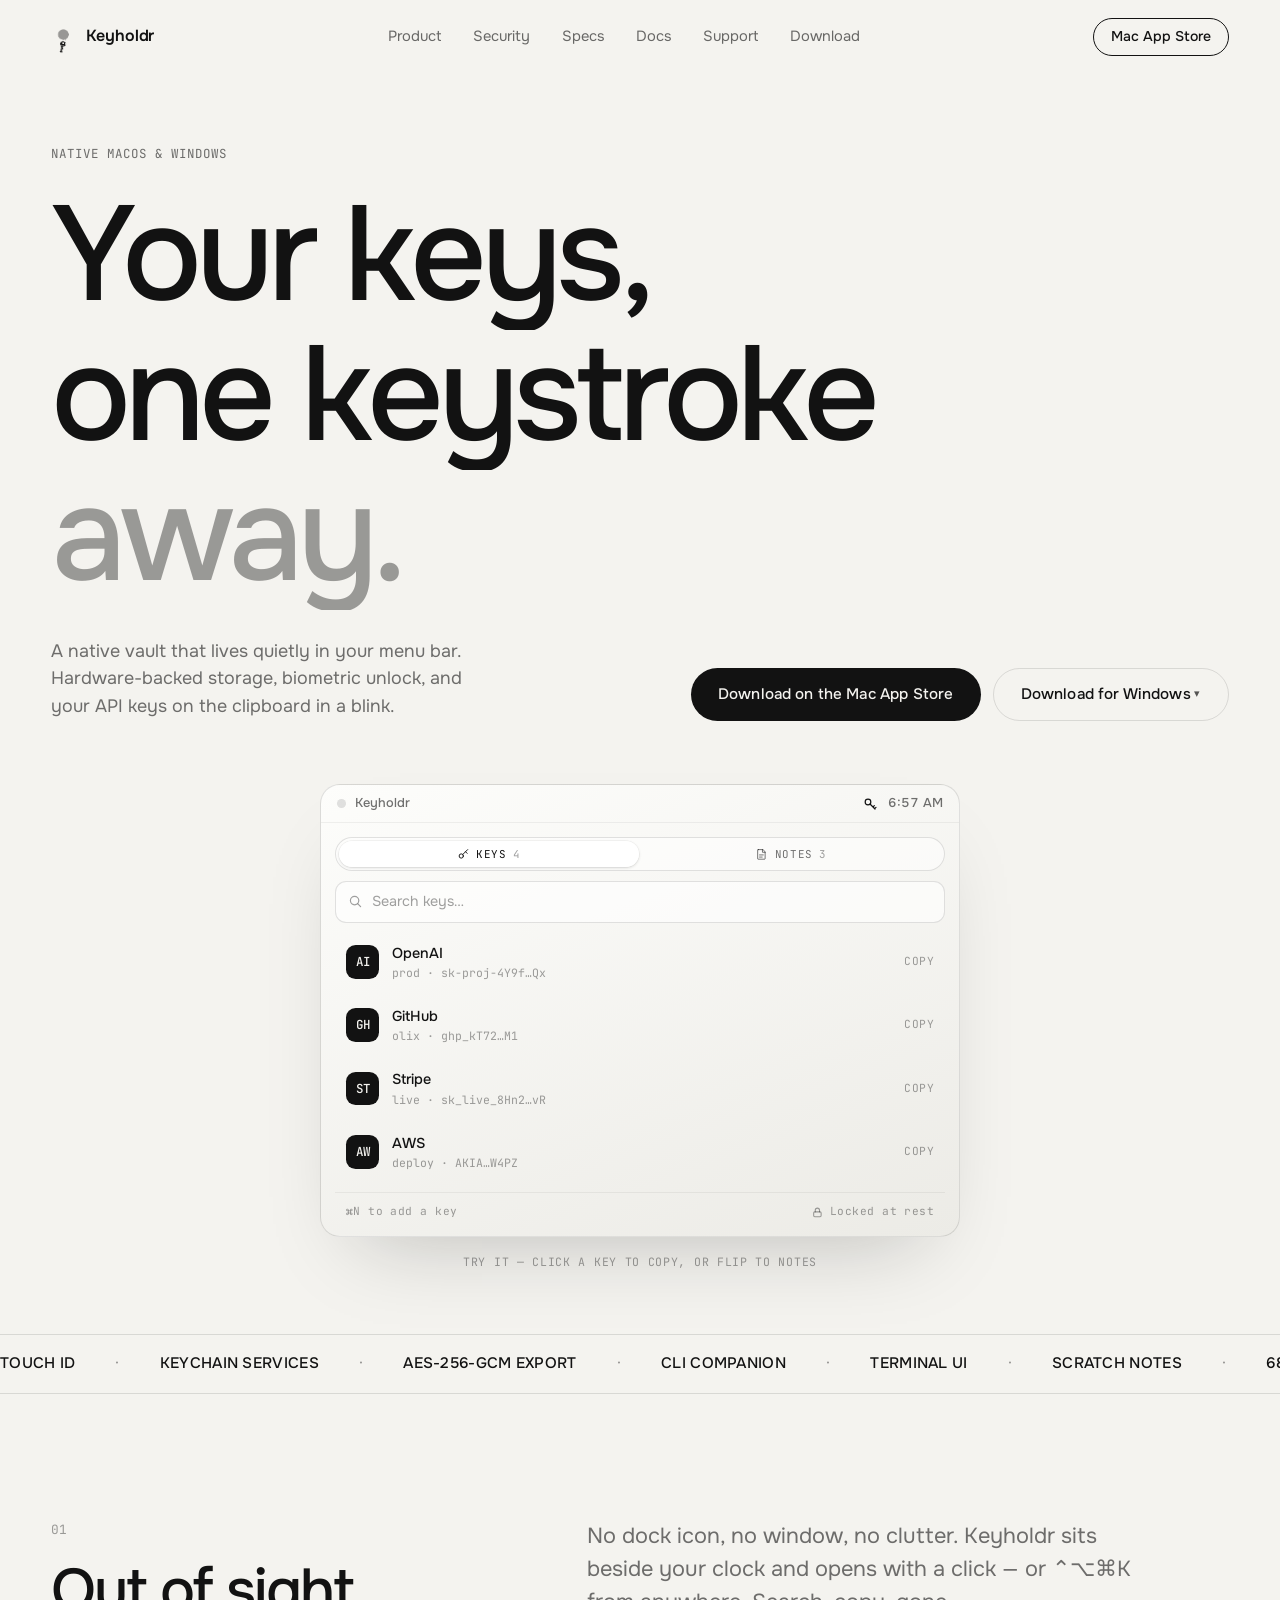
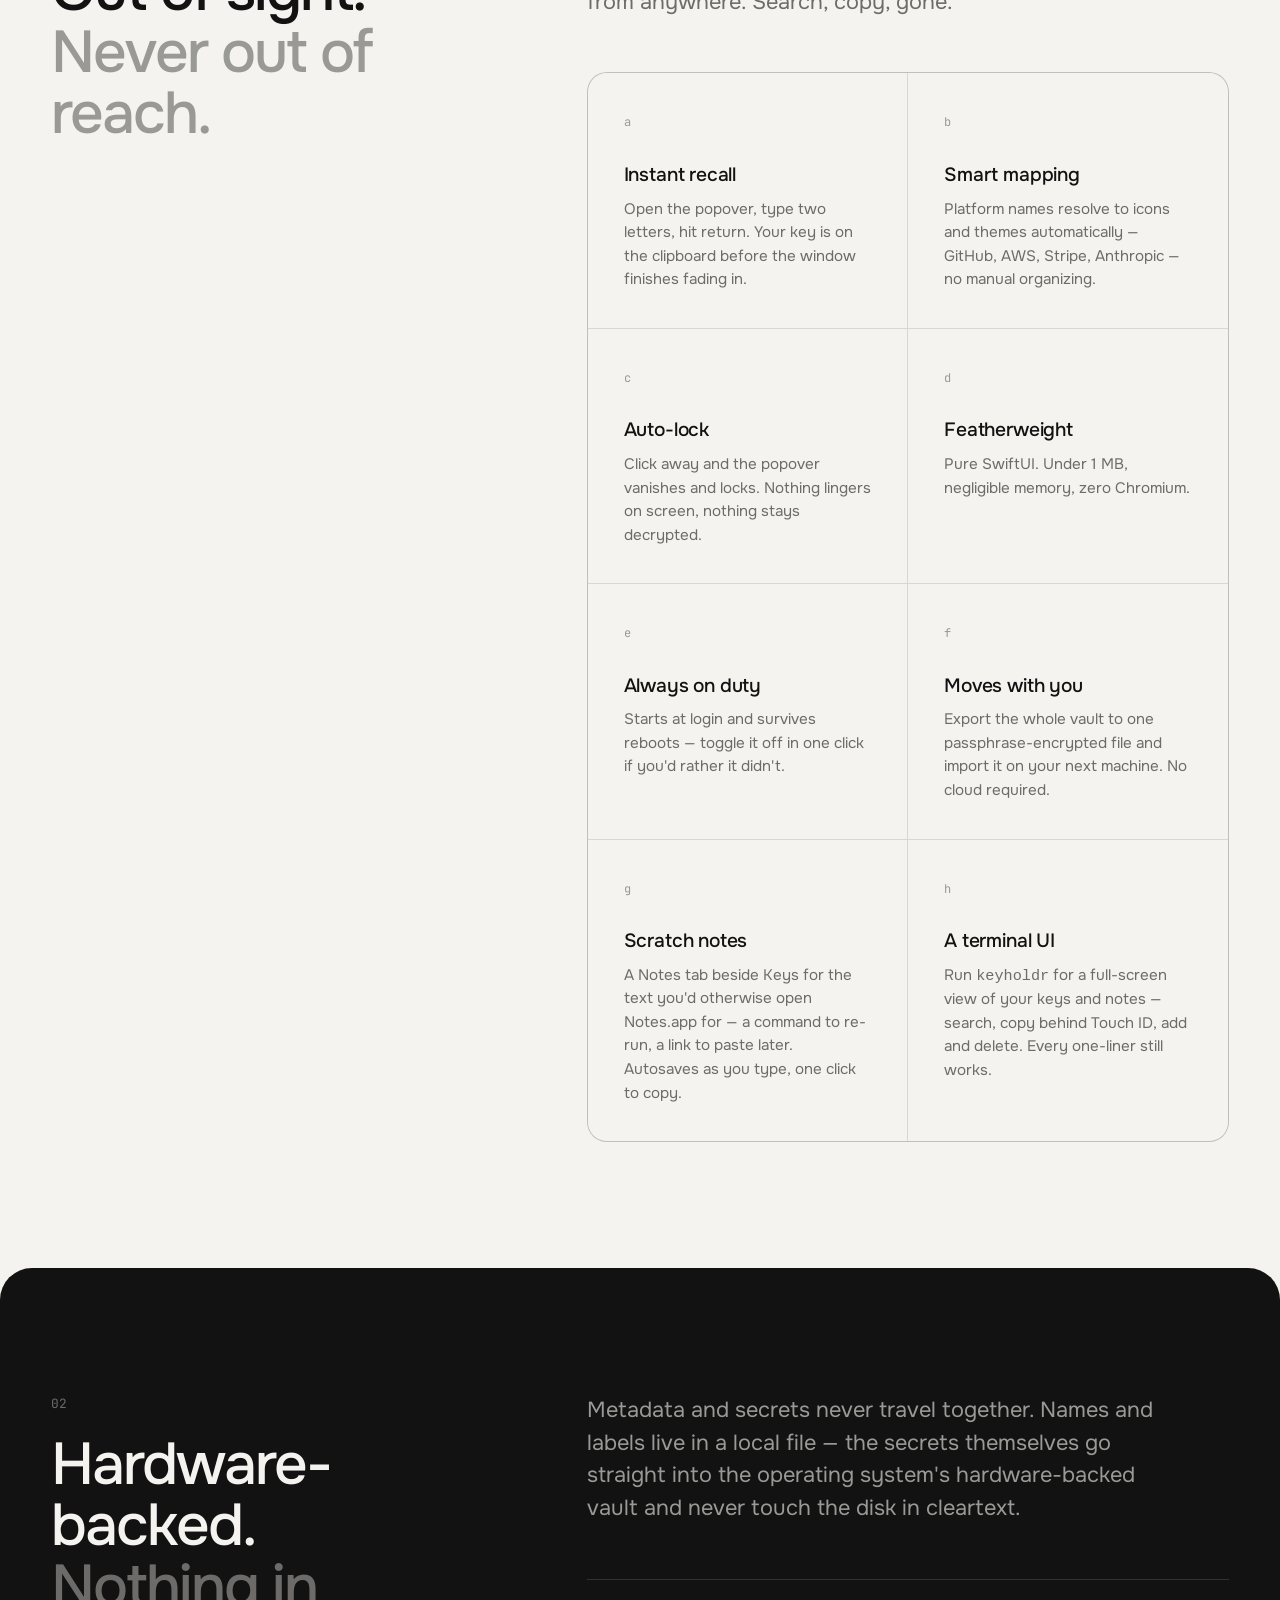
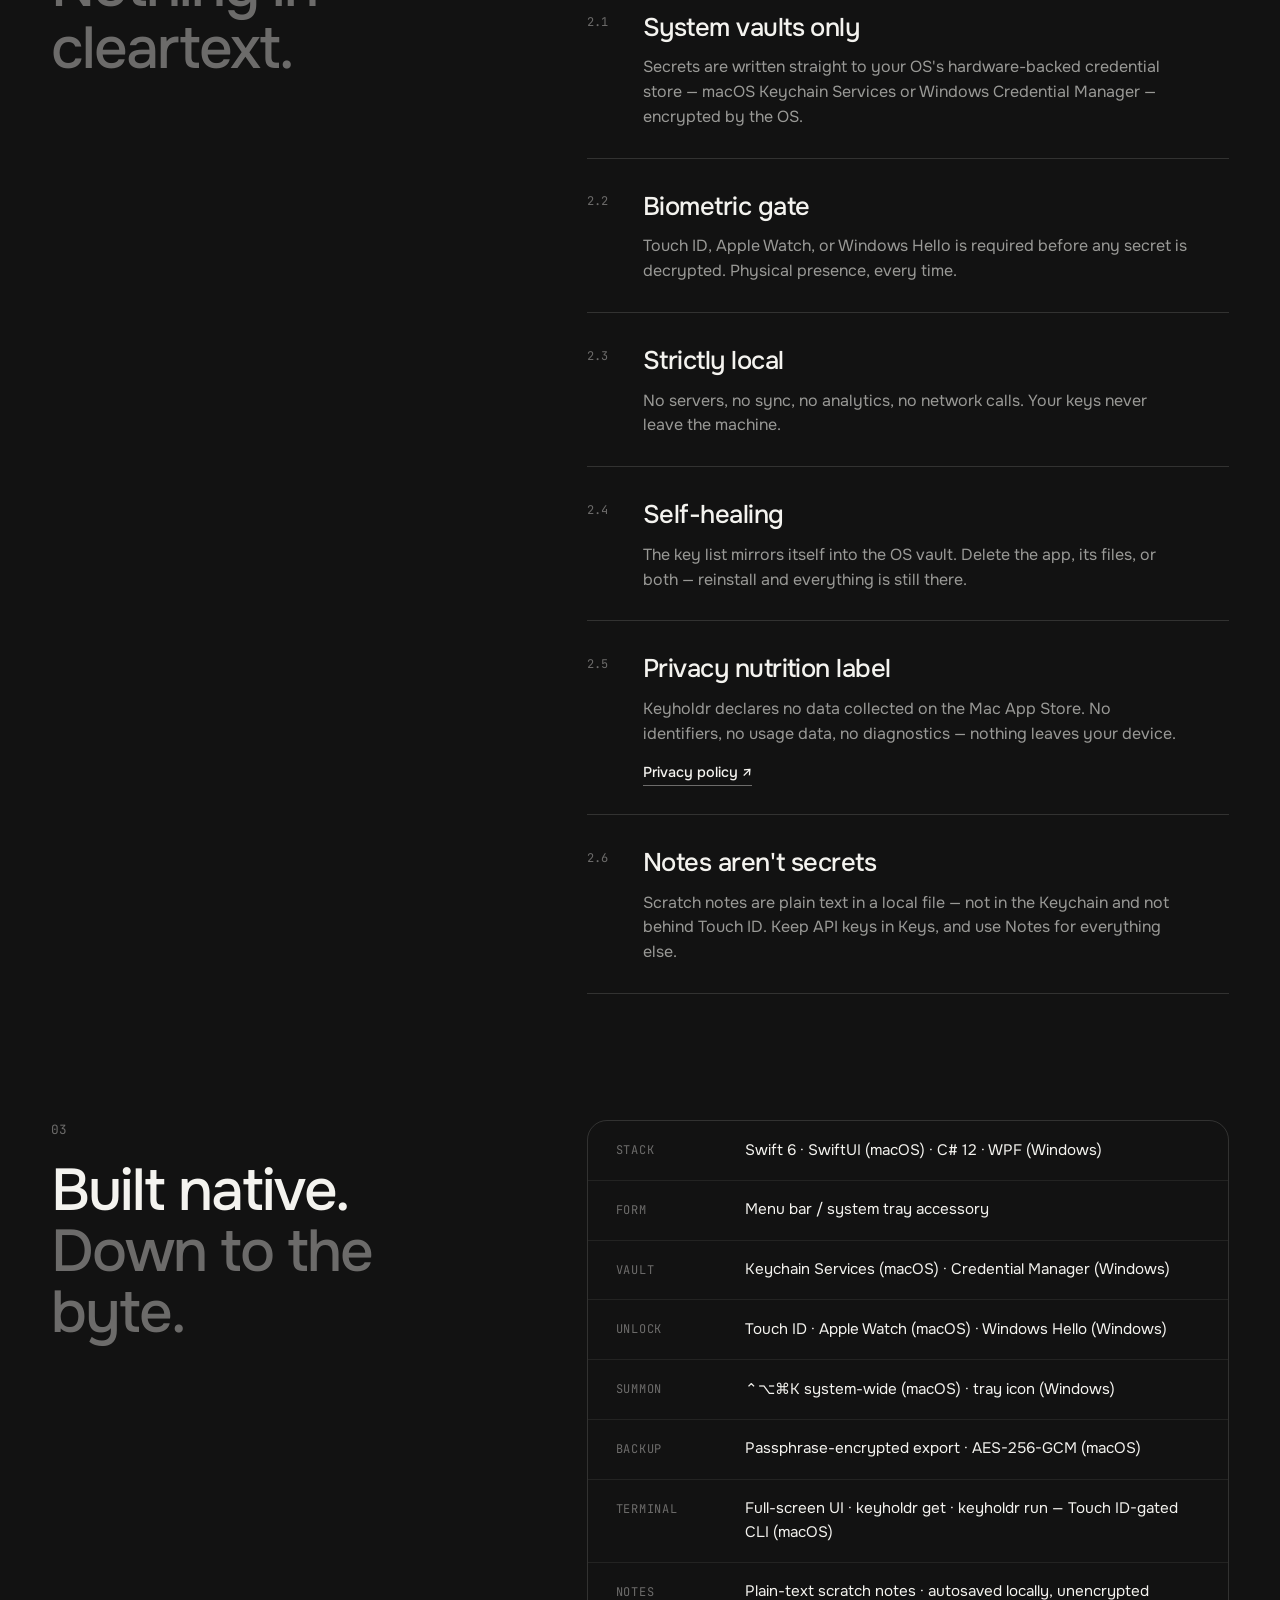
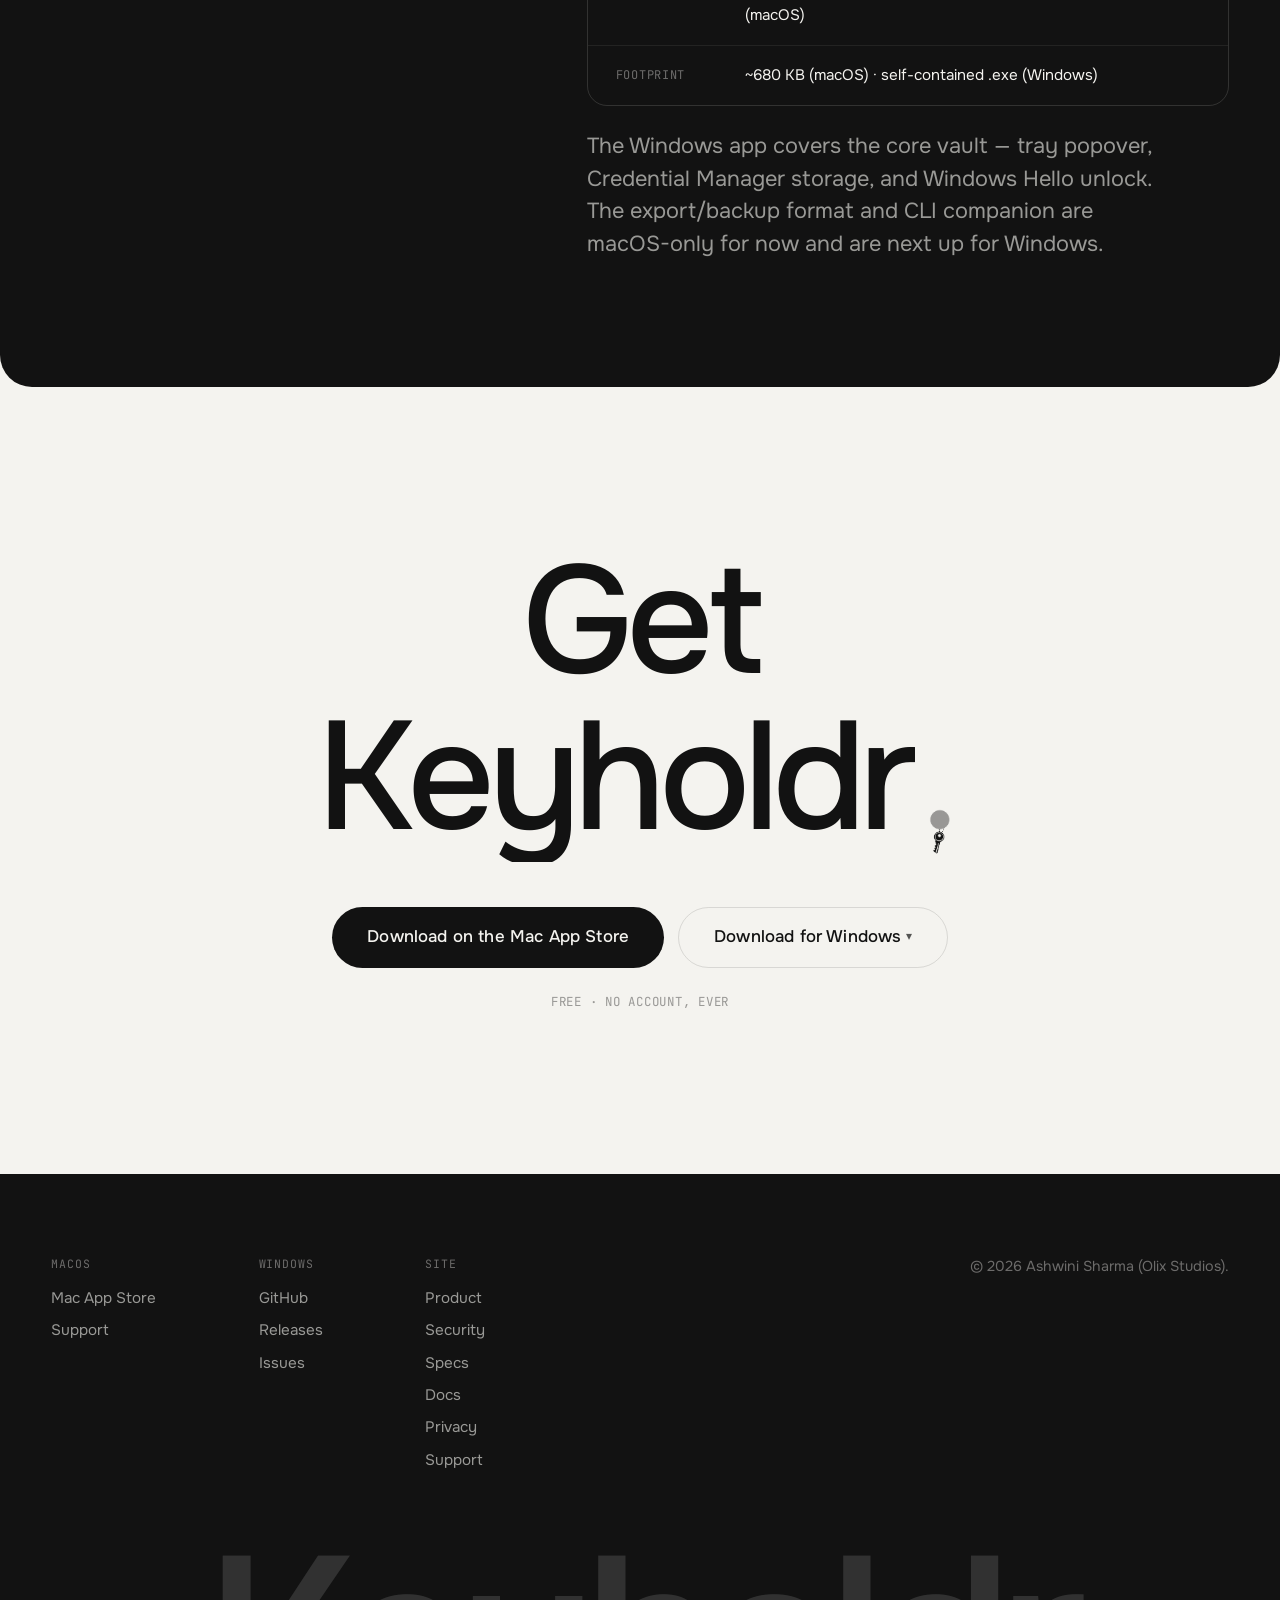
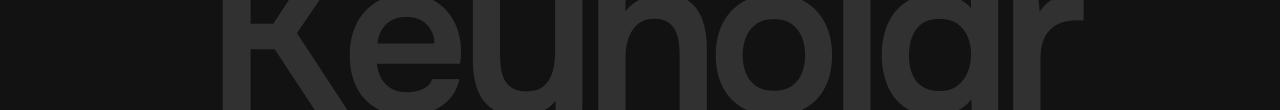
==== commit c7ecf0a4: "Search and share visibility - titles under 60 characters and descriptions under 160, using "API key " ====
--- a/index.html
+++ b/index.html
@@ -3,12 +3,15 @@
 <head>
   <meta charset="UTF-8">
   <meta name="viewport" content="width=device-width, initial-scale=1.0, viewport-fit=cover">
-  <title>Keyholdr — Your keys, one keystroke away</title>
-  <meta name="description" content="Keyholdr is a native menu bar / system tray vault for API keys on macOS and Windows. Hardware-backed storage, biometric unlock, a full-screen terminal UI and quick scratch notes. Zero Electron.">
+  <title>Keyholdr — API key manager for macOS and Windows</title>
+  <meta name="description" content="Keyholdr is a native API key manager in your Mac menu bar or Windows tray: hardware-backed storage, Touch ID unlock, a CLI and a terminal UI. Under 1 MB.">
+  <meta name="robots" content="index, follow, max-image-preview:large, max-snippet:-1, max-video-preview:-1">
   <link rel="canonical" href="https://olixignacious.github.io/keyholdr-site/">
   <meta name="theme-color" content="#f4f3ef">
 
   <link rel="icon" type="image/svg+xml" href="favicon.svg">
+  <link rel="icon" type="image/png" sizes="48x48" href="favicon-48.png">
+  <link rel="apple-touch-icon" href="apple-touch-icon.png">
 
   <link rel="preconnect" href="https://fonts.googleapis.com">
   <link rel="preconnect" href="https://fonts.gstatic.com" crossorigin>
@@ -18,32 +21,70 @@
 
   <meta property="og:type" content="website">
   <meta property="og:site_name" content="Keyholdr">
+  <meta property="og:locale" content="en_US">
   <meta property="og:url" content="https://olixignacious.github.io/keyholdr-site/">
-  <meta property="og:title" content="Keyholdr — Your keys, one keystroke away">
+  <meta property="og:title" content="Keyholdr — API key manager for macOS and Windows">
   <meta property="og:description" content="A native, hardware-secured vault for your API keys, living in your menu bar (macOS) or system tray (Windows).">
   <meta property="og:image" content="https://olixignacious.github.io/keyholdr-site/og-image.png">
   <meta property="og:image:width" content="1200">
   <meta property="og:image:height" content="630">
+  <meta property="og:image:alt" content="Keyholdr: a native API key manager in the macOS menu bar and the Windows system tray.">
 
   <meta name="twitter:card" content="summary_large_image">
-  <meta name="twitter:title" content="Keyholdr — Your keys, one keystroke away">
+  <meta name="twitter:title" content="Keyholdr — API key manager for macOS and Windows">
   <meta name="twitter:description" content="A native vault for API keys on macOS and Windows. Hardware-backed, biometric unlock, strictly local.">
   <meta name="twitter:image" content="https://olixignacious.github.io/keyholdr-site/og-image.png">
 
   <script type="application/ld+json">
   {
     "@context": "https://schema.org",
-    "@type": "SoftwareApplication",
-    "name": "Keyholdr",
-    "url": "https://olixignacious.github.io/keyholdr-site/",
-    "description": "A native menu bar / system tray vault for API keys on macOS and Windows. Hardware-backed storage, biometric unlock.",
-    "applicationCategory": "DeveloperApplication",
-    "operatingSystem": "macOS, Windows",
-    "offers": {
-      "@type": "Offer",
-      "price": "0",
-      "priceCurrency": "USD"
-    }
+    "@graph": [
+      {
+        "@type": "WebSite",
+        "@id": "https://olixignacious.github.io/keyholdr-site/#website",
+        "name": "Keyholdr",
+        "url": "https://olixignacious.github.io/keyholdr-site/",
+        "inLanguage": "en",
+        "description": "A native API key manager for the macOS menu bar and the Windows system tray."
+      },
+      {
+        "@type": "SoftwareApplication",
+        "@id": "https://olixignacious.github.io/keyholdr-site/#app",
+        "name": "Keyholdr",
+        "url": "https://olixignacious.github.io/keyholdr-site/",
+        "description": "A native API key manager that lives in the macOS menu bar and the Windows system tray. Hardware-backed storage, Touch ID and Windows Hello unlock, a CLI and a full-screen terminal UI, and scratch notes. Under 1 MB, no Electron.",
+        "applicationCategory": "DeveloperApplication",
+        "applicationSubCategory": "API key manager",
+        "operatingSystem": "macOS, Windows",
+        "image": "https://olixignacious.github.io/keyholdr-site/og-image.png",
+        "offers": {
+          "@type": "Offer",
+          "price": "0",
+          "priceCurrency": "USD"
+        },
+        "downloadUrl": "https://apps.apple.com/in/app/keyholdr/id6789253781?mt=12",
+        "featureList": [
+          "Lives in the macOS menu bar and the Windows system tray",
+          "Secrets in the macOS Keychain and Windows Credential Manager",
+          "Touch ID and Windows Hello unlock",
+          "Global shortcut to search and copy a key",
+          "Auto-lock when the popover closes",
+          "Passphrase-encrypted (AES-256-GCM) export and import",
+          "Command-line companion and full-screen terminal UI",
+          "Scratch notes",
+          "Under 1 MB, no Electron"
+        ],
+        "sameAs": [
+          "https://apps.apple.com/in/app/keyholdr/id6789253781?mt=12",
+          "https://github.com/OlixIgnacious/keyholdr"
+        ],
+        "author": {
+          "@type": "Organization",
+          "name": "Olix Studios",
+          "url": "https://github.com/OlixIgnacious"
+        }
+      }
+    ]
   }
   </script>
 </head>
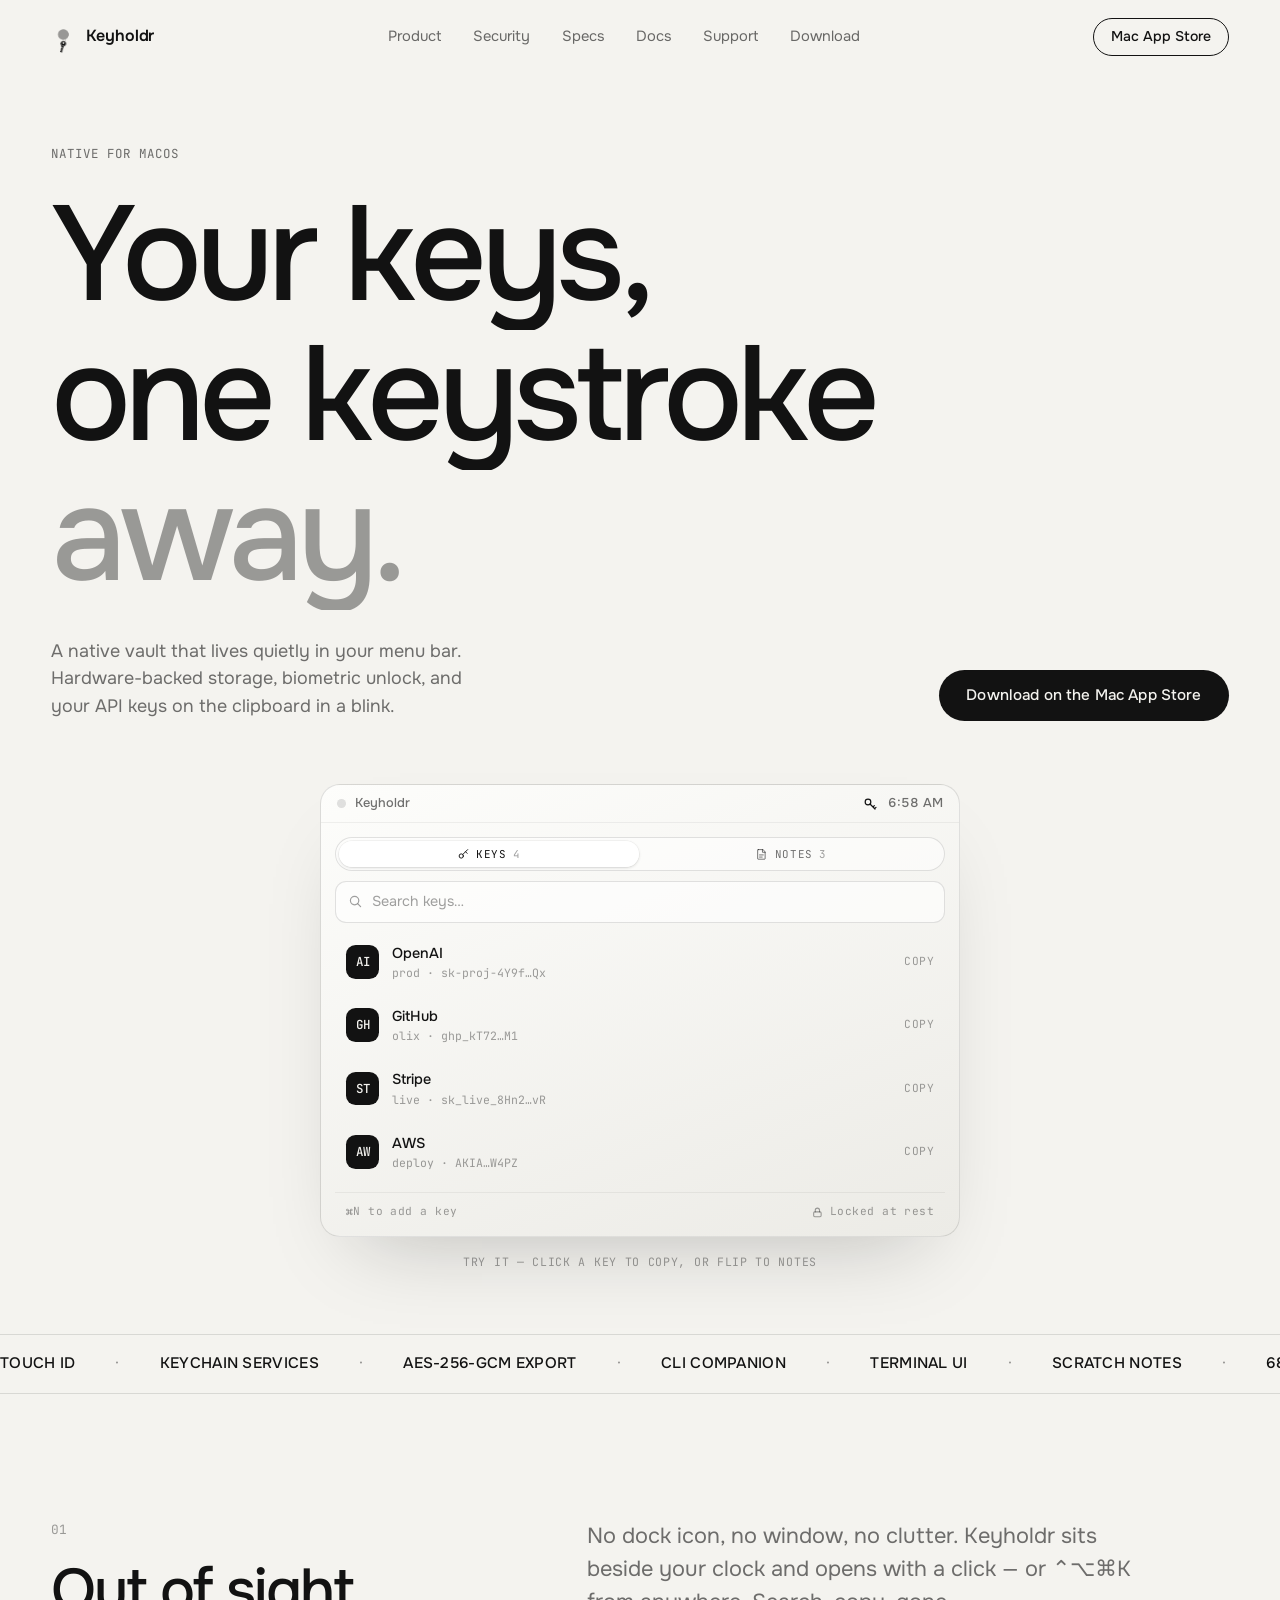
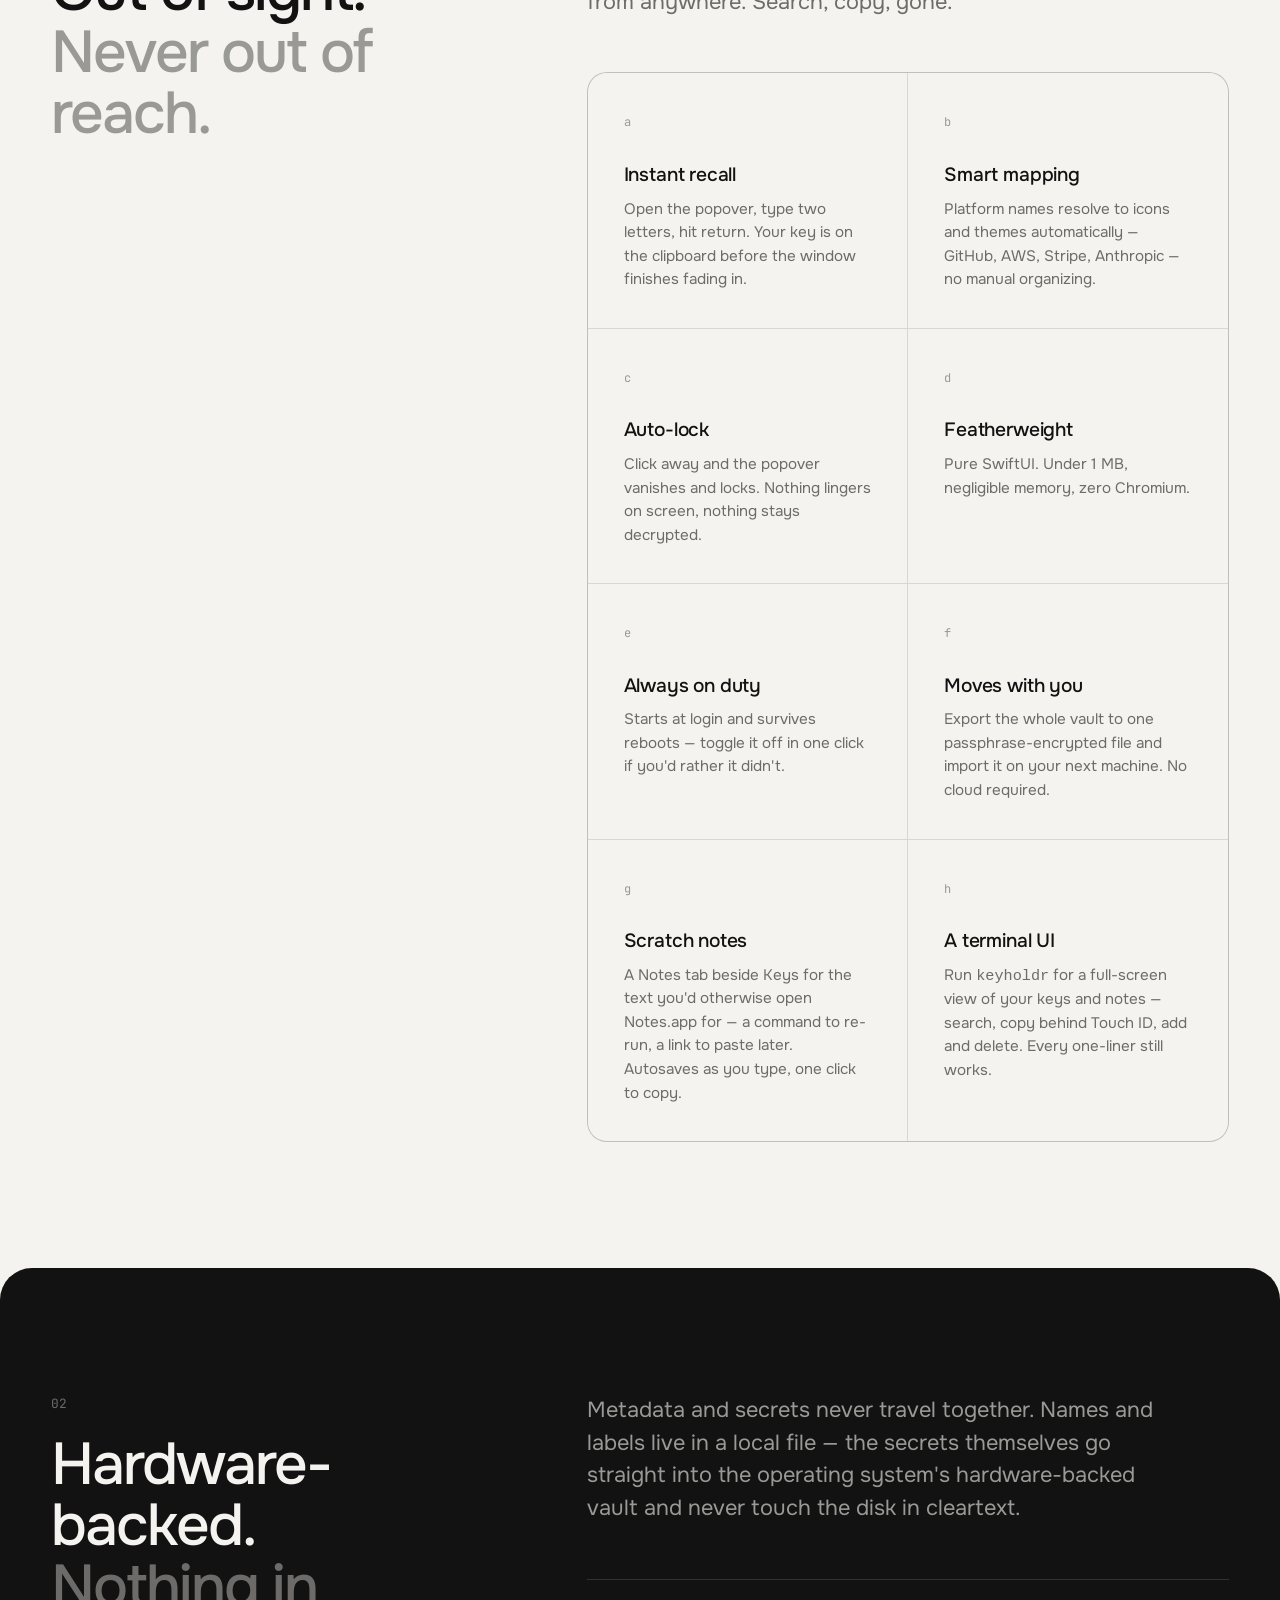
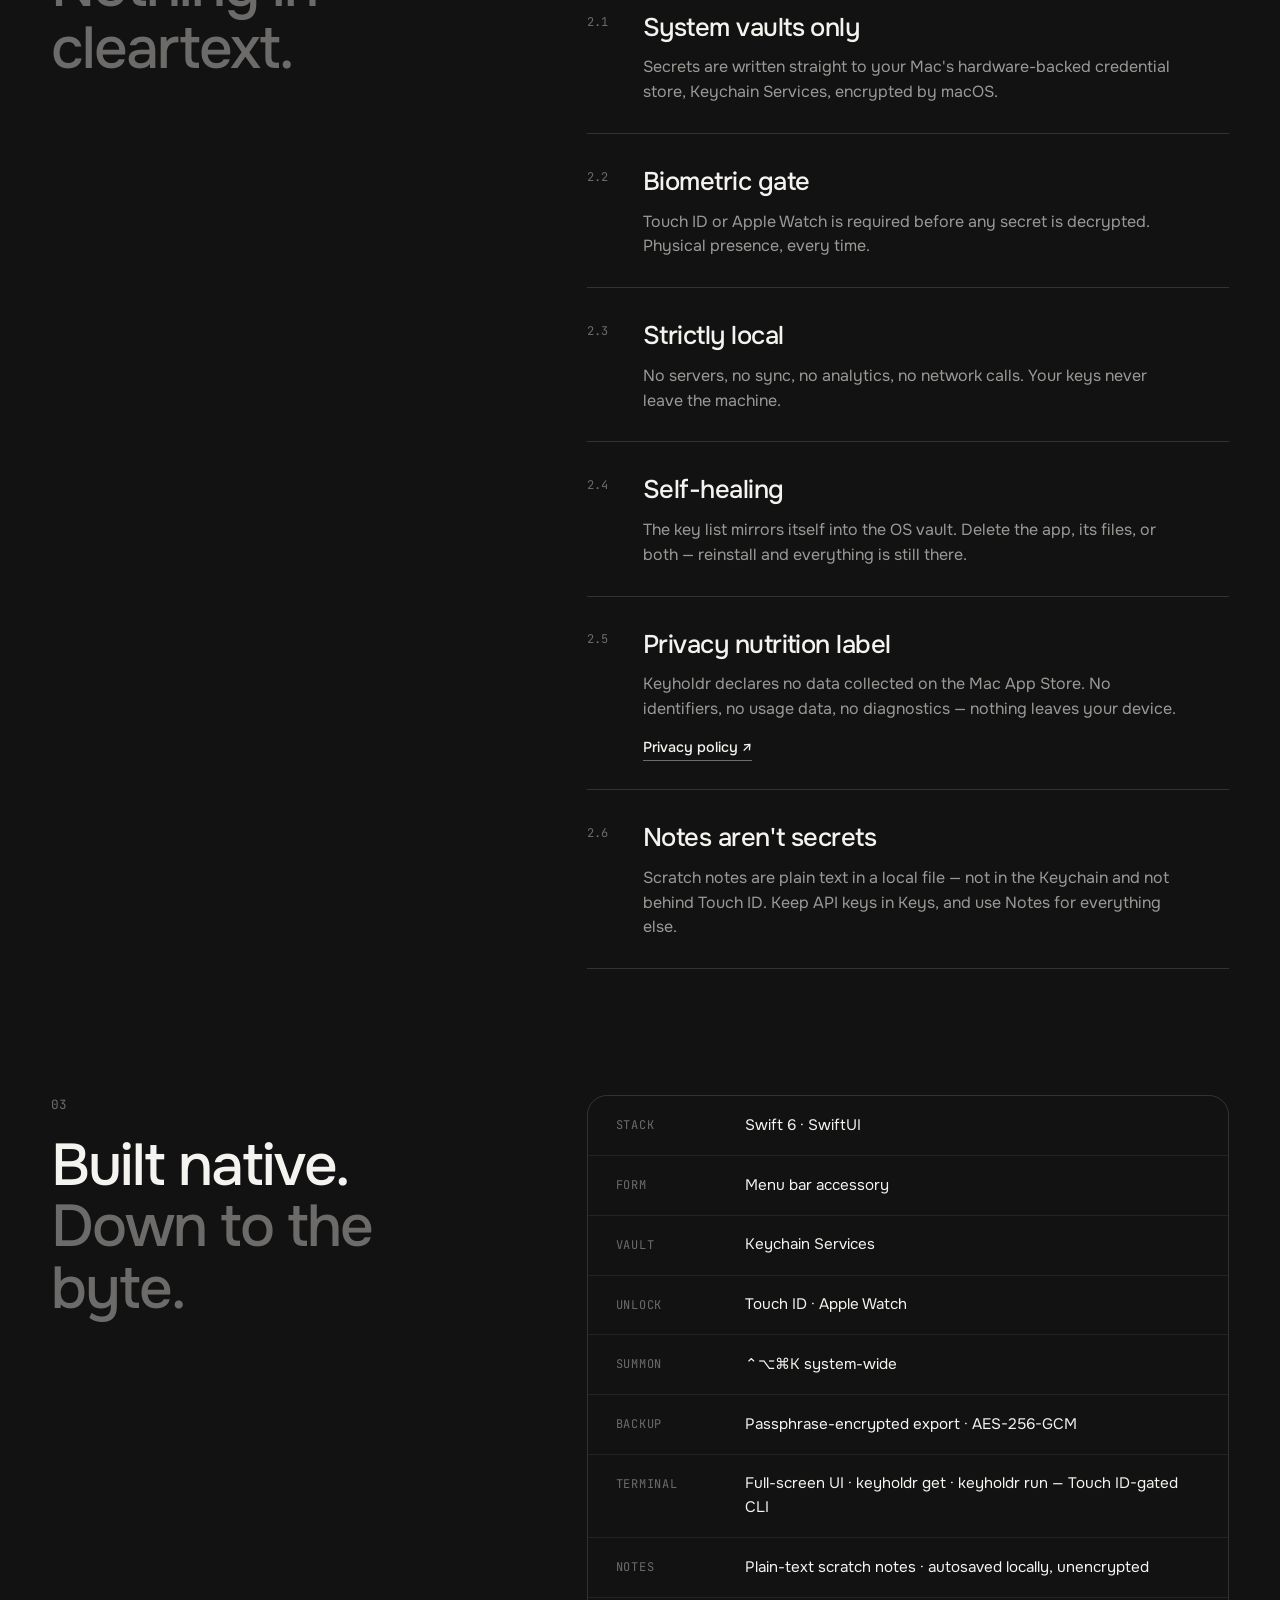
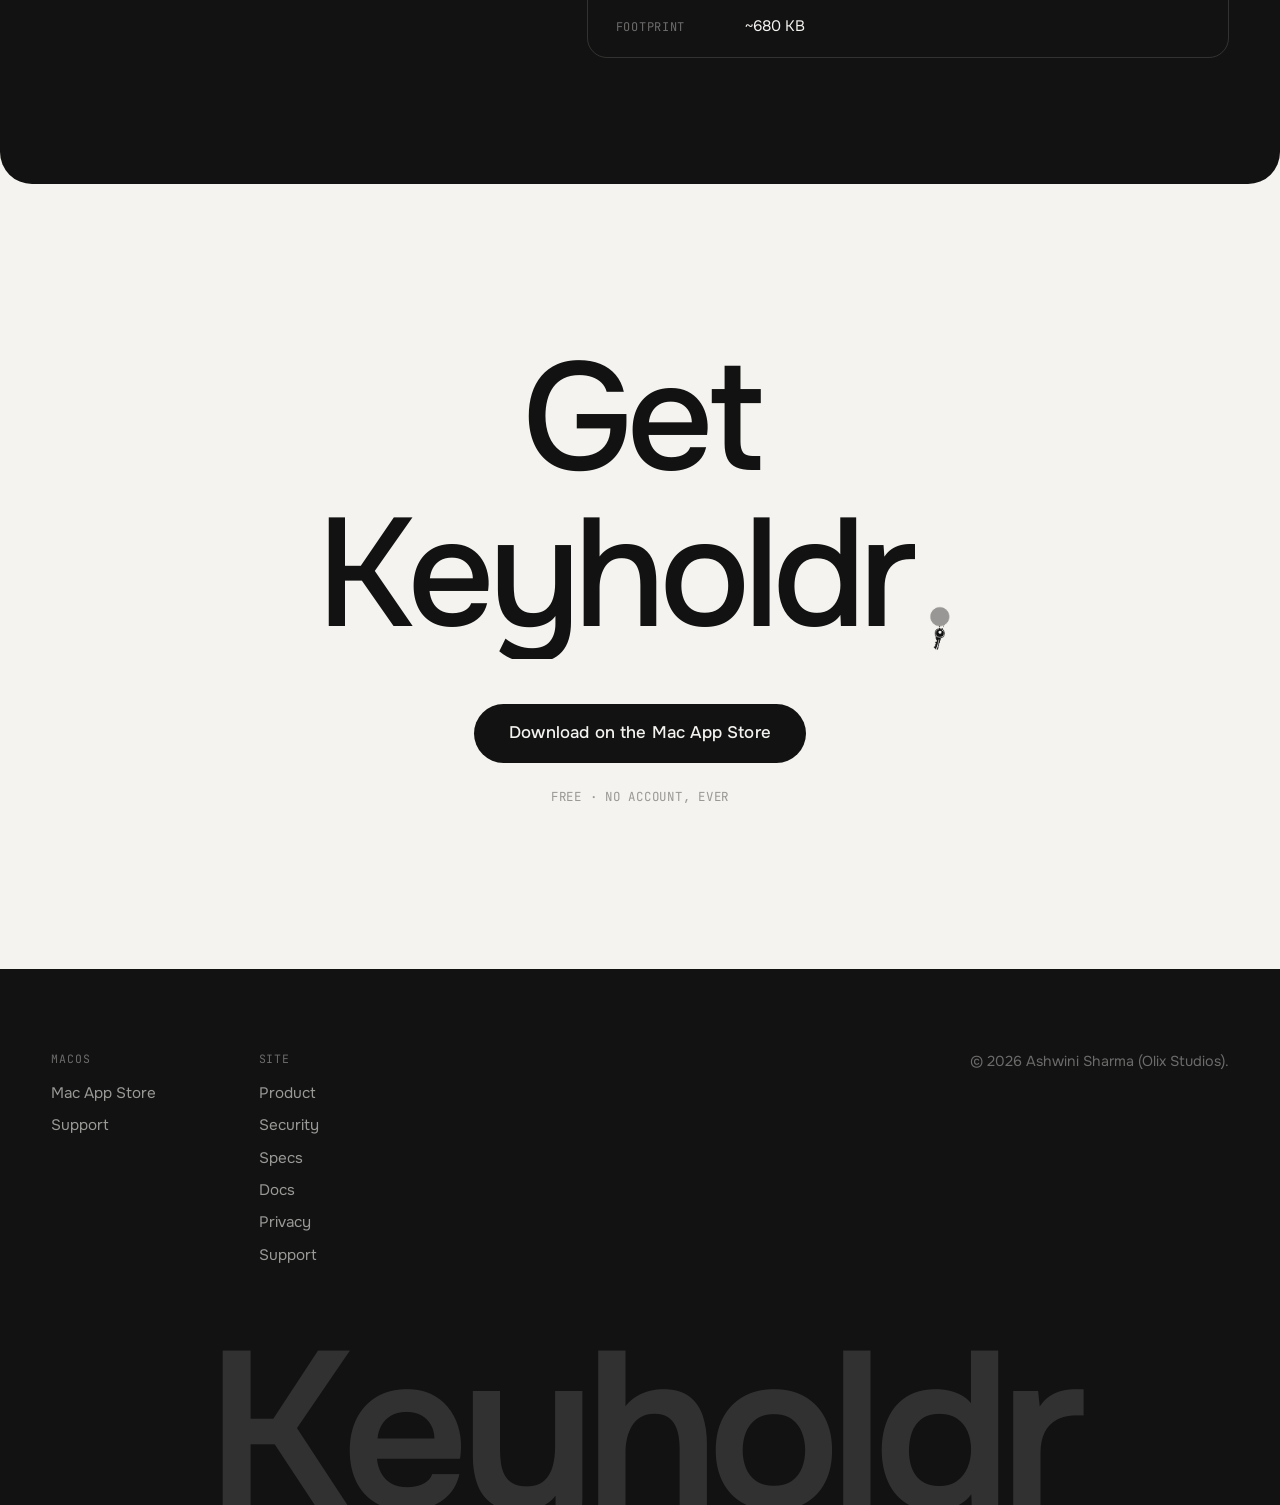
==== commit d951793d: "Hide Windows until it launches - the Windows download buttons, the Windows footer column and the Win" ====
--- a/index.html
+++ b/index.html
@@ -3,8 +3,8 @@
 <head>
   <meta charset="UTF-8">
   <meta name="viewport" content="width=device-width, initial-scale=1.0, viewport-fit=cover">
-  <title>Keyholdr — API key manager for macOS and Windows</title>
-  <meta name="description" content="Keyholdr is a native API key manager in your Mac menu bar or Windows tray: hardware-backed storage, Touch ID unlock, a CLI and a terminal UI. Under 1 MB.">
+  <title>Keyholdr — API key manager for your Mac menu bar</title>
+  <meta name="description" content="Keyholdr is a native API key manager in your Mac menu bar: Keychain storage, Touch ID unlock, a CLI and a terminal UI. Under 1 MB, no Electron.">
   <meta name="robots" content="index, follow, max-image-preview:large, max-snippet:-1, max-video-preview:-1">
   <link rel="canonical" href="https://olixignacious.github.io/keyholdr-site/">
   <meta name="theme-color" content="#f4f3ef">
@@ -23,16 +23,16 @@
   <meta property="og:site_name" content="Keyholdr">
   <meta property="og:locale" content="en_US">
   <meta property="og:url" content="https://olixignacious.github.io/keyholdr-site/">
-  <meta property="og:title" content="Keyholdr — API key manager for macOS and Windows">
-  <meta property="og:description" content="A native, hardware-secured vault for your API keys, living in your menu bar (macOS) or system tray (Windows).">
+  <meta property="og:title" content="Keyholdr — API key manager for your Mac menu bar">
+  <meta property="og:description" content="A native, hardware-secured vault for your API keys, living in your Mac menu bar.">
   <meta property="og:image" content="https://olixignacious.github.io/keyholdr-site/og-image.png">
   <meta property="og:image:width" content="1200">
   <meta property="og:image:height" content="630">
-  <meta property="og:image:alt" content="Keyholdr: a native API key manager in the macOS menu bar and the Windows system tray.">
+  <meta property="og:image:alt" content="Keyholdr: a native API key manager in the macOS menu bar.">
 
   <meta name="twitter:card" content="summary_large_image">
-  <meta name="twitter:title" content="Keyholdr — API key manager for macOS and Windows">
-  <meta name="twitter:description" content="A native vault for API keys on macOS and Windows. Hardware-backed, biometric unlock, strictly local.">
+  <meta name="twitter:title" content="Keyholdr — API key manager for your Mac menu bar">
+  <meta name="twitter:description" content="A native vault for API keys on macOS. Hardware-backed, Touch ID unlock, strictly local.">
   <meta name="twitter:image" content="https://olixignacious.github.io/keyholdr-site/og-image.png">
 
   <script type="application/ld+json">
@@ -45,17 +45,17 @@
         "name": "Keyholdr",
         "url": "https://olixignacious.github.io/keyholdr-site/",
         "inLanguage": "en",
-        "description": "A native API key manager for the macOS menu bar and the Windows system tray."
+        "description": "A native API key manager for the macOS menu bar."
       },
       {
         "@type": "SoftwareApplication",
         "@id": "https://olixignacious.github.io/keyholdr-site/#app",
         "name": "Keyholdr",
         "url": "https://olixignacious.github.io/keyholdr-site/",
-        "description": "A native API key manager that lives in the macOS menu bar and the Windows system tray. Hardware-backed storage, Touch ID and Windows Hello unlock, a CLI and a full-screen terminal UI, and scratch notes. Under 1 MB, no Electron.",
+        "description": "A native API key manager that lives in the macOS menu bar. Keychain-backed storage, Touch ID unlock, a CLI and a full-screen terminal UI, and scratch notes. Under 1 MB, no Electron.",
         "applicationCategory": "DeveloperApplication",
         "applicationSubCategory": "API key manager",
-        "operatingSystem": "macOS, Windows",
+        "operatingSystem": "macOS",
         "image": "https://olixignacious.github.io/keyholdr-site/og-image.png",
         "offers": {
           "@type": "Offer",
@@ -64,9 +64,9 @@
         },
         "downloadUrl": "https://apps.apple.com/in/app/keyholdr/id6789253781?mt=12",
         "featureList": [
-          "Lives in the macOS menu bar and the Windows system tray",
-          "Secrets in the macOS Keychain and Windows Credential Manager",
-          "Touch ID and Windows Hello unlock",
+          "Lives in the macOS menu bar",
+          "Secrets in the macOS Keychain",
+          "Touch ID and Apple Watch unlock",
           "Global shortcut to search and copy a key",
           "Auto-lock when the popover closes",
           "Passphrase-encrypted (AES-256-GCM) export and import",
@@ -112,7 +112,7 @@
     <!-- ============ Hero ============ -->
     <section class="hero" data-section-theme="light">
       <div class="hero-inner">
-        <p class="eyebrow reveal">Native macOS &amp; Windows</p>
+        <p class="eyebrow reveal">Native for macOS</p><!-- WINDOWS-HIDDEN (restore at launch): <p class="eyebrow reveal">Native macOS &amp; Windows</p> -->
         <h1 class="hero-title">
           <span class="line-mask"><span class="line">Your keys,</span></span>
           <span class="line-mask"><span class="line">one keystroke</span></span>
@@ -126,6 +126,7 @@
           </p>
           <div class="hero-actions">
             <a class="btn btn-solid" href="https://apps.apple.com/in/app/keyholdr/id6789253781?mt=12" target="_blank" rel="noopener">Download on the Mac App Store</a>
+<!-- WINDOWS-HIDDEN (restore at launch):
             <details class="dl-menu">
               <summary class="btn btn-ghost">Download for Windows <span class="dl-caret">▾</span></summary>
               <div class="dl-pop" role="menu">
@@ -135,6 +136,7 @@
                 </a>
               </div>
             </details>
+-->
           </div>
         </div>
       </div>
@@ -278,12 +280,12 @@
           <li class="ledger-row reveal">
             <span class="ledger-no">2.1</span>
             <h3>System vaults only</h3>
-            <p>Secrets are written straight to your OS's hardware-backed credential store — macOS Keychain Services or Windows Credential Manager — encrypted by the OS.</p>
+            <p>Secrets are written straight to your Mac's hardware-backed credential store, Keychain Services, encrypted by macOS.</p><!-- WINDOWS-HIDDEN (restore at launch): <p>Secrets are written straight to your OS's hardware-backed credential store — macOS Keychain Services or Windows Credential Manager — encrypted by the OS.</p> -->
           </li>
           <li class="ledger-row reveal">
             <span class="ledger-no">2.2</span>
             <h3>Biometric gate</h3>
-            <p>Touch ID, Apple Watch, or Windows Hello is required before any secret is decrypted. Physical presence, every time.</p>
+            <p>Touch ID or Apple Watch is required before any secret is decrypted. Physical presence, every time.</p><!-- WINDOWS-HIDDEN (restore at launch): <p>Touch ID, Apple Watch, or Windows Hello is required before any secret is decrypted. Physical presence, every time.</p> -->
           </li>
           <li class="ledger-row reveal">
             <span class="ledger-no">2.3</span>
@@ -321,38 +323,40 @@
       <div class="section-body">
         <div class="specs reveal">
           <div class="specs-row">
-            <span>Stack</span><span>Swift 6 · SwiftUI (macOS) · C# 12 · WPF (Windows)</span>
-          </div>
-          <div class="specs-row">
-            <span>Form</span><span>Menu bar / system tray accessory</span>
-          </div>
-          <div class="specs-row">
-            <span>Vault</span><span>Keychain Services (macOS) · Credential Manager (Windows)</span>
-          </div>
-          <div class="specs-row">
-            <span>Unlock</span><span>Touch ID · Apple Watch (macOS) · Windows Hello (Windows)</span>
-          </div>
-          <div class="specs-row">
-            <span>Summon</span><span>⌃⌥⌘K system-wide (macOS) · tray icon (Windows)</span>
-          </div>
-          <div class="specs-row">
-            <span>Backup</span><span>Passphrase-encrypted export · AES-256-GCM (macOS)</span>
-          </div>
-          <div class="specs-row">
-            <span>Terminal</span><span>Full-screen UI · keyholdr get · keyholdr run — Touch ID-gated CLI (macOS)</span>
-          </div>
-          <div class="specs-row">
-            <span>Notes</span><span>Plain-text scratch notes · autosaved locally, unencrypted (macOS)</span>
-          </div>
-          <div class="specs-row">
-            <span>Footprint</span><span>~680 KB (macOS) · self-contained .exe (Windows)</span>
+            <span>Stack</span><span>Swift 6 · SwiftUI</span><!-- WINDOWS-HIDDEN (restore at launch): <span>Stack</span><span>Swift 6 · SwiftUI (macOS) · C# 12 · WPF (Windows)</span> -->
+          </div>
+          <div class="specs-row">
+            <span>Form</span><span>Menu bar accessory</span><!-- WINDOWS-HIDDEN (restore at launch): <span>Form</span><span>Menu bar / system tray accessory</span> -->
+          </div>
+          <div class="specs-row">
+            <span>Vault</span><span>Keychain Services</span><!-- WINDOWS-HIDDEN (restore at launch): <span>Vault</span><span>Keychain Services (macOS) · Credential Manager (Windows)</span> -->
+          </div>
+          <div class="specs-row">
+            <span>Unlock</span><span>Touch ID · Apple Watch</span><!-- WINDOWS-HIDDEN (restore at launch): <span>Unlock</span><span>Touch ID · Apple Watch (macOS) · Windows Hello (Windows)</span> -->
+          </div>
+          <div class="specs-row">
+            <span>Summon</span><span>⌃⌥⌘K system-wide</span><!-- WINDOWS-HIDDEN (restore at launch): <span>Summon</span><span>⌃⌥⌘K system-wide (macOS) · tray icon (Windows)</span> -->
+          </div>
+          <div class="specs-row">
+            <span>Backup</span><span>Passphrase-encrypted export · AES-256-GCM</span><!-- WINDOWS-HIDDEN (restore at launch): <span>Backup</span><span>Passphrase-encrypted export · AES-256-GCM (macOS)</span> -->
+          </div>
+          <div class="specs-row">
+            <span>Terminal</span><span>Full-screen UI · keyholdr get · keyholdr run — Touch ID-gated CLI</span><!-- WINDOWS-HIDDEN (restore at launch): <span>Terminal</span><span>Full-screen UI · keyholdr get · keyholdr run — Touch ID-gated CLI (macOS)</span> -->
+          </div>
+          <div class="specs-row">
+            <span>Notes</span><span>Plain-text scratch notes · autosaved locally, unencrypted</span><!-- WINDOWS-HIDDEN (restore at launch): <span>Notes</span><span>Plain-text scratch notes · autosaved locally, unencrypted (macOS)</span> -->
+          </div>
+          <div class="specs-row">
+            <span>Footprint</span><span>~680 KB</span><!-- WINDOWS-HIDDEN (restore at launch): <span>Footprint</span><span>~680 KB (macOS) · self-contained .exe (Windows)</span> -->
           </div>
         </div>
+<!-- WINDOWS-HIDDEN (restore at launch):
         <p class="lede reveal" style="margin-top: 1.5rem;">
           The Windows app covers the core vault — tray popover, Credential
           Manager storage, and Windows Hello unlock. The export/backup format
           and CLI companion are macOS-only for now and are next up for Windows.
         </p>
+-->
       </div>
     </section>
 
@@ -364,6 +368,7 @@
       </h2>
       <div class="cta-actions reveal">
         <a class="btn btn-solid btn-lg" href="https://apps.apple.com/in/app/keyholdr/id6789253781?mt=12" target="_blank" rel="noopener">Download on the Mac App Store</a>
+<!-- WINDOWS-HIDDEN (restore at launch):
         <details class="dl-menu">
           <summary class="btn btn-ghost btn-lg">Download for Windows <span class="dl-caret">▾</span></summary>
           <div class="dl-pop" role="menu">
@@ -373,6 +378,7 @@
             </a>
           </div>
         </details>
+-->
       </div>
       <p class="cta-note reveal">Free · no account, ever</p>
     </section>
@@ -387,12 +393,14 @@
         <a href="https://apps.apple.com/in/app/keyholdr/id6789253781?mt=12" target="_blank" rel="noopener">Mac App Store</a>
         <a href="support.html">Support</a>
       </div>
+<!-- WINDOWS-HIDDEN (restore at launch):
       <div class="footer-col">
         <span class="footer-label">Windows</span>
         <a href="https://github.com/OlixIgnacious/keyholdr-windows" target="_blank" rel="noopener">GitHub</a>
         <a href="https://github.com/OlixIgnacious/keyholdr-windows/releases" target="_blank" rel="noopener">Releases</a>
         <a href="https://github.com/OlixIgnacious/keyholdr-windows/issues" target="_blank" rel="noopener">Issues</a>
       </div>
+-->
       <div class="footer-col">
         <span class="footer-label">Site</span>
         <a href="#product">Product</a>
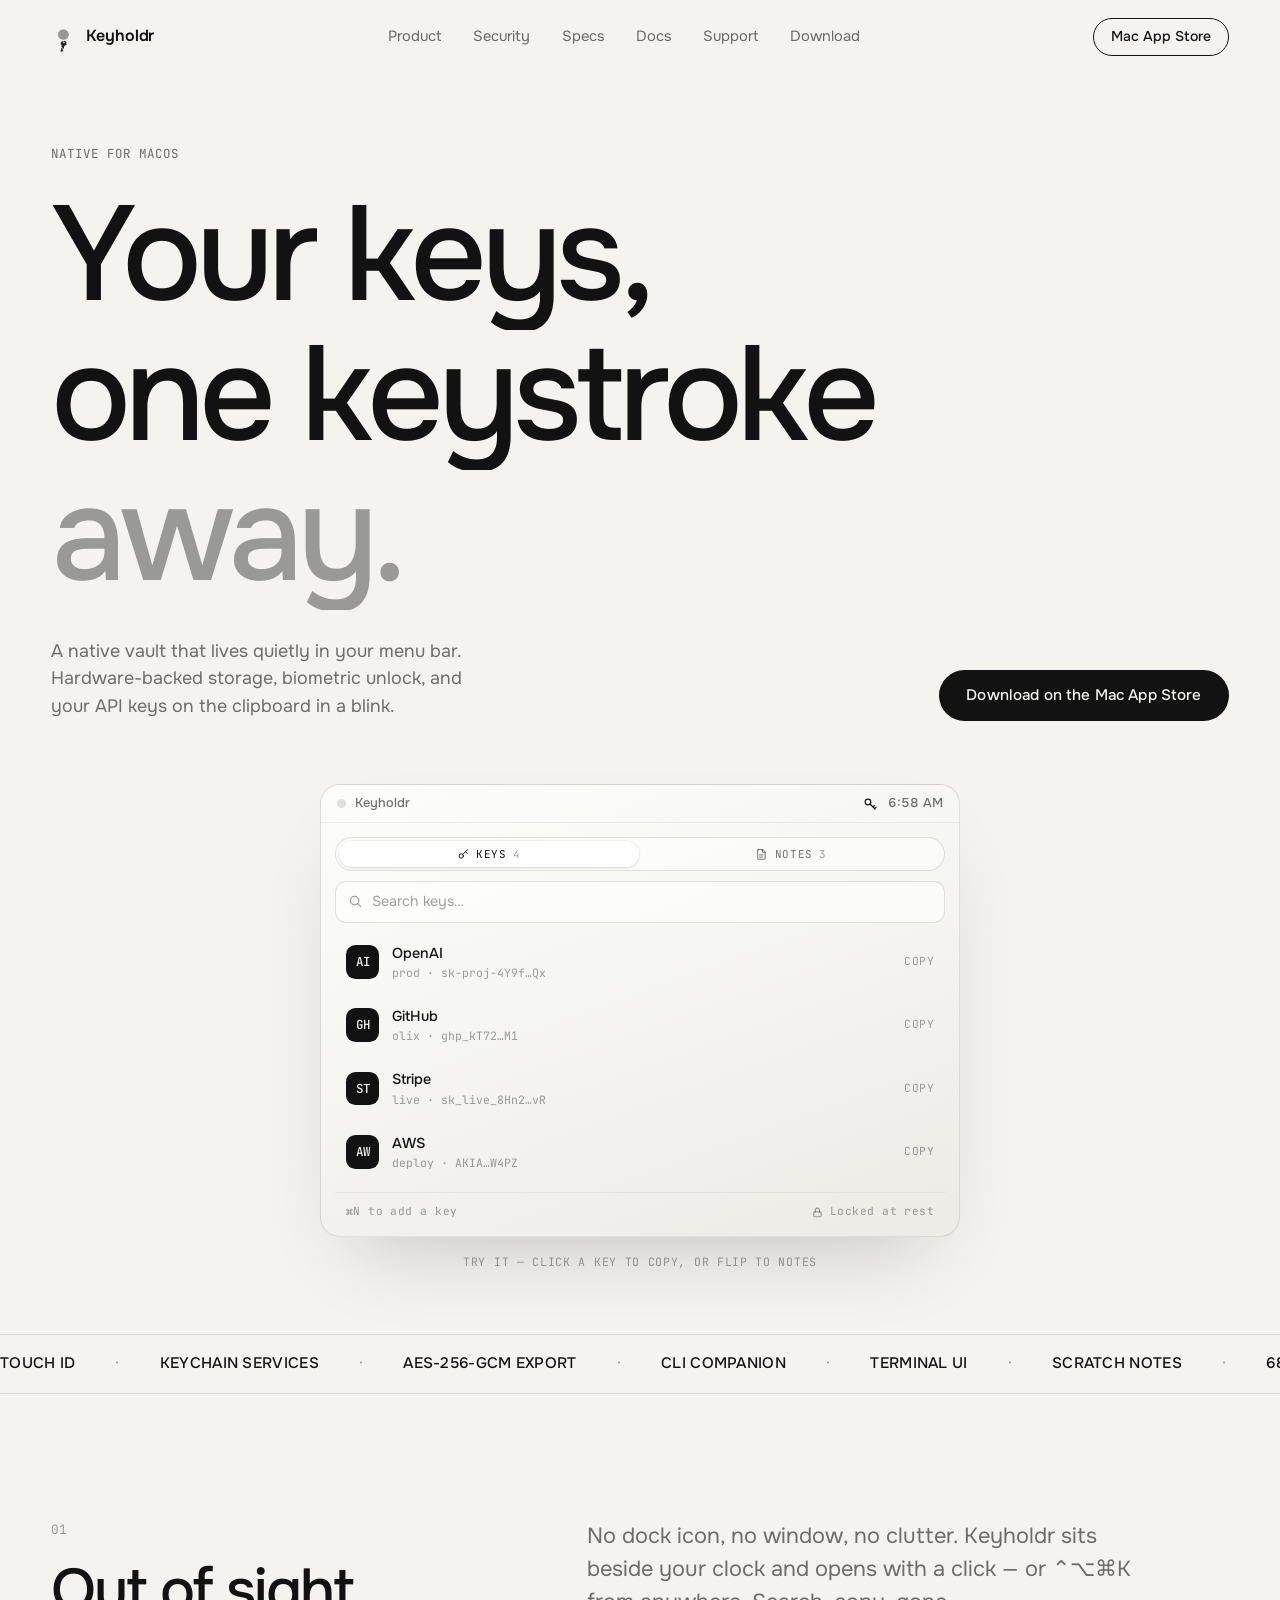
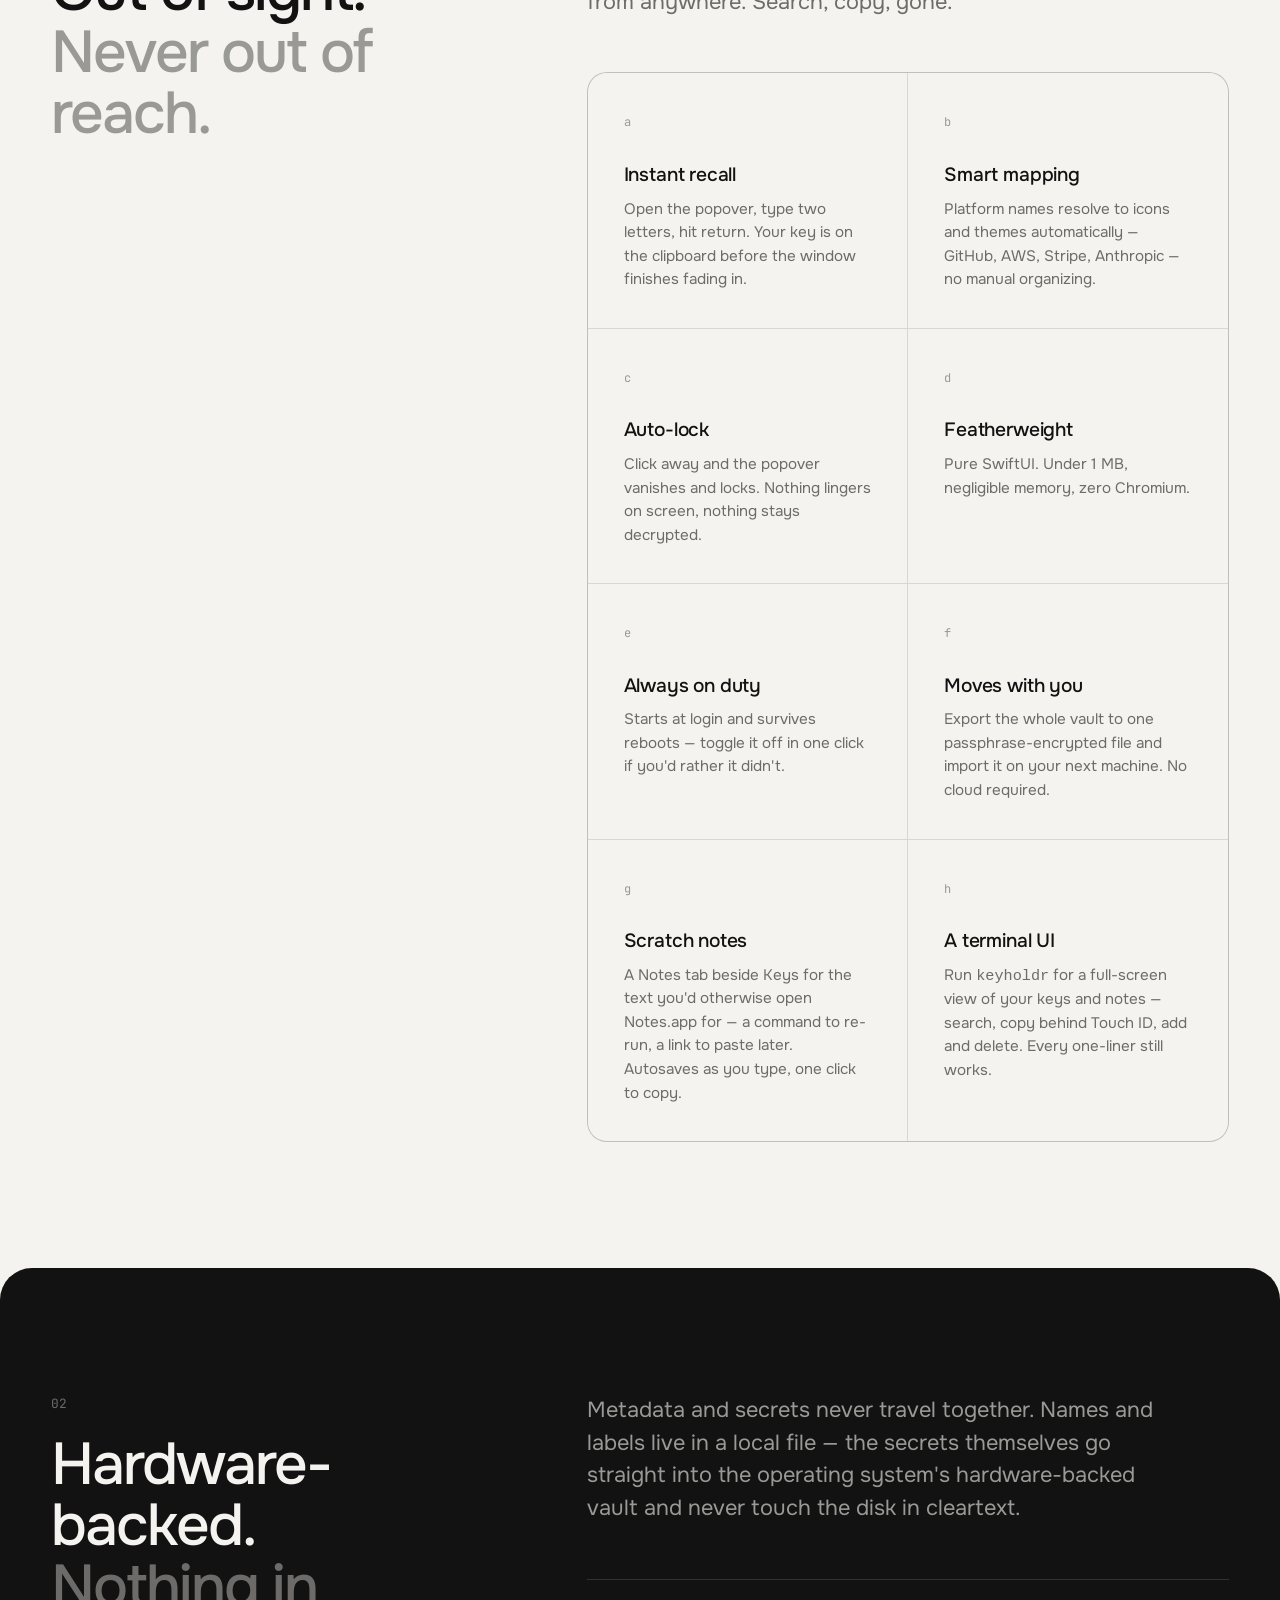
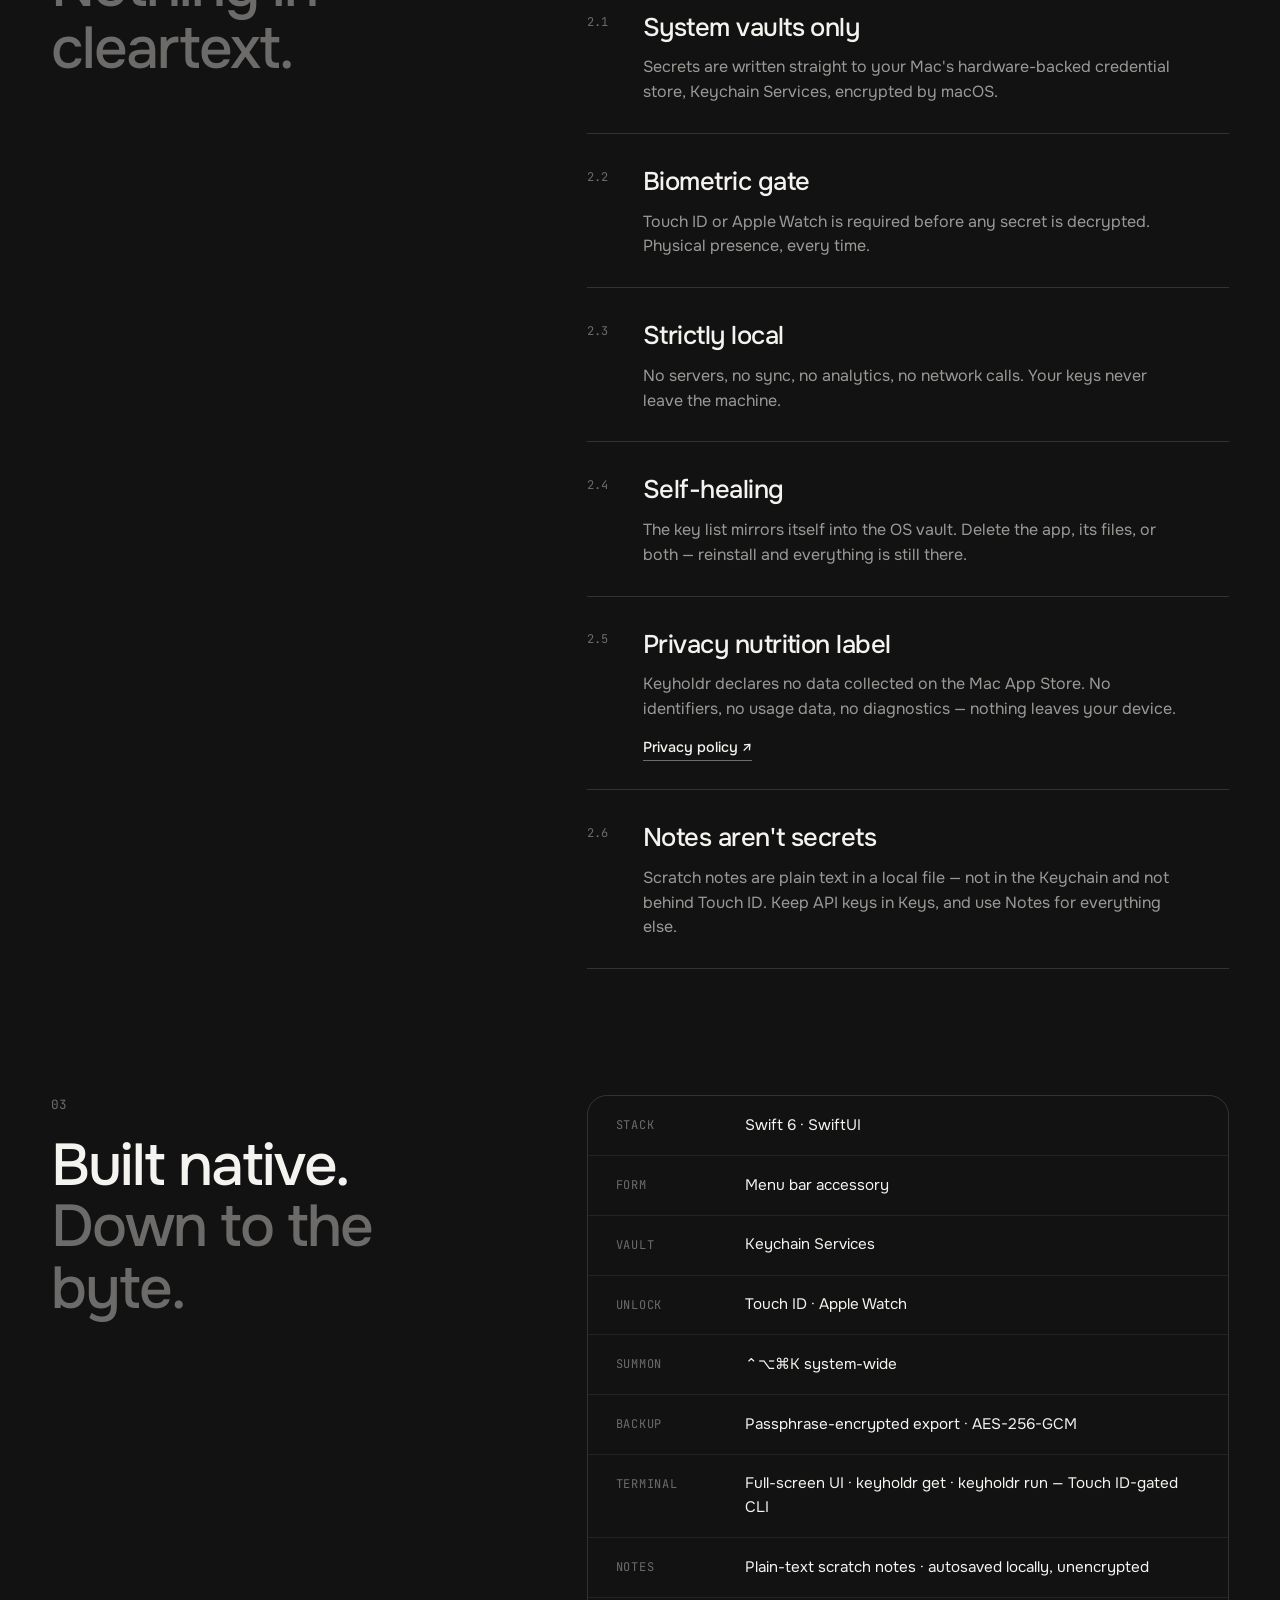
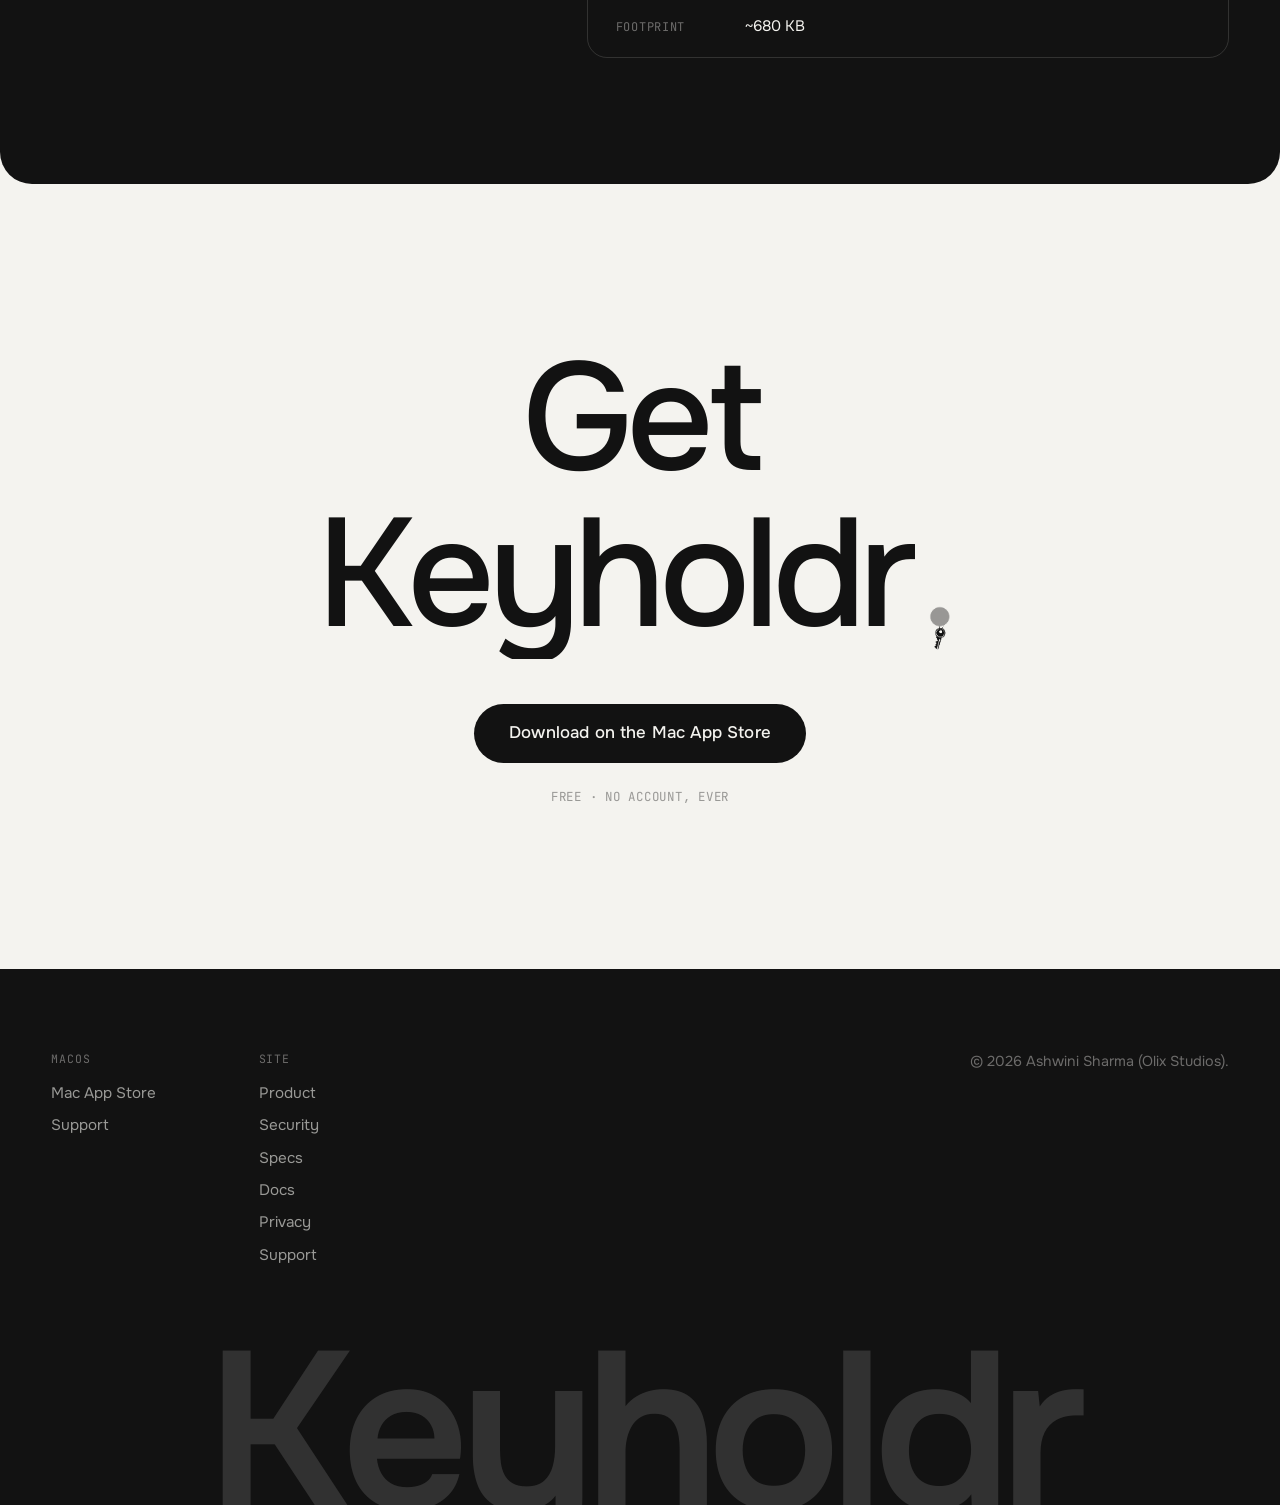
==== commit af984601: "Google Search Console and Bing Webmaster Tools verification tags" ====
--- a/index.html
+++ b/index.html
@@ -6,6 +6,8 @@
   <title>Keyholdr — API key manager for your Mac menu bar</title>
   <meta name="description" content="Keyholdr is a native API key manager in your Mac menu bar: Keychain storage, Touch ID unlock, a CLI and a terminal UI. Under 1 MB, no Electron.">
   <meta name="robots" content="index, follow, max-image-preview:large, max-snippet:-1, max-video-preview:-1">
+  <meta name="google-site-verification" content="bmbmaG-ClR32AH-q8QSu_4joDrpqce-UDMIFxuFgNpc">
+  <meta name="msvalidate.01" content="1306FAF1888D8E892ACF355210EEB802">
   <link rel="canonical" href="https://olixignacious.github.io/keyholdr-site/">
   <meta name="theme-color" content="#f4f3ef">
 
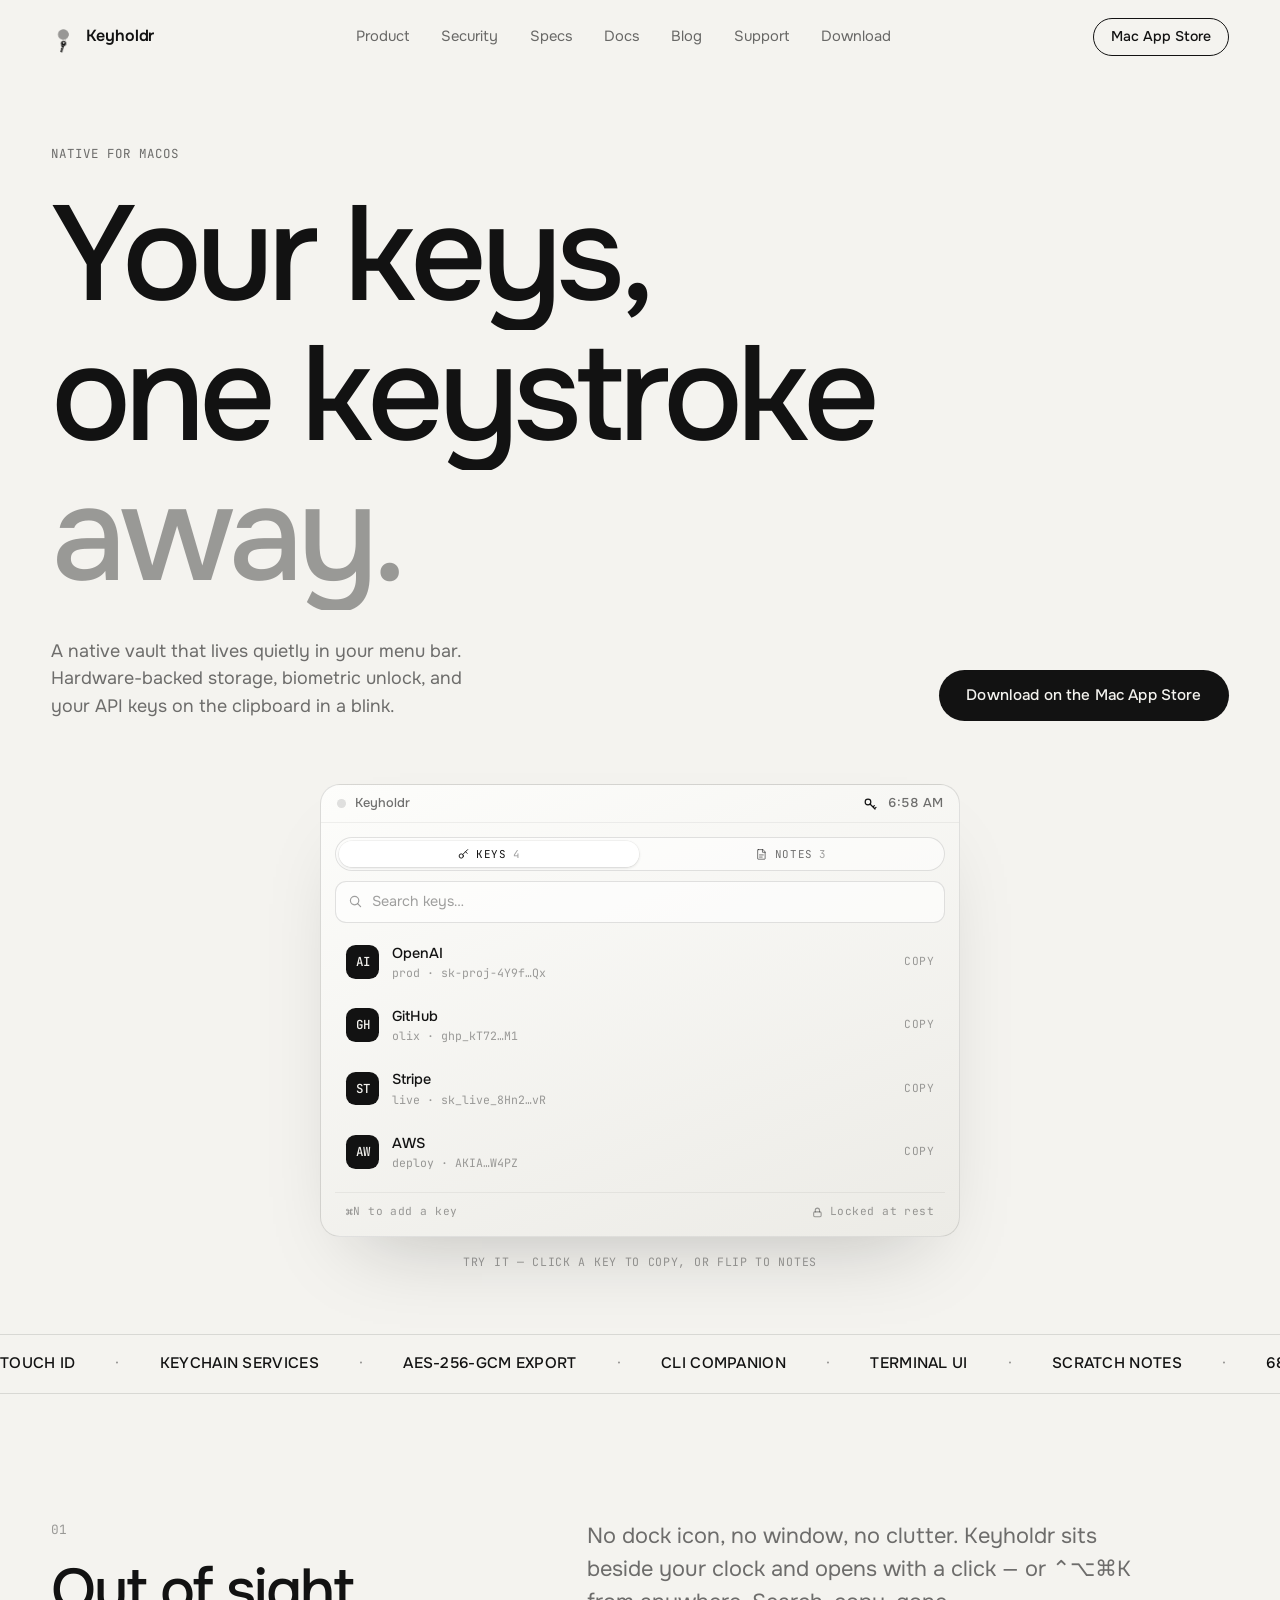
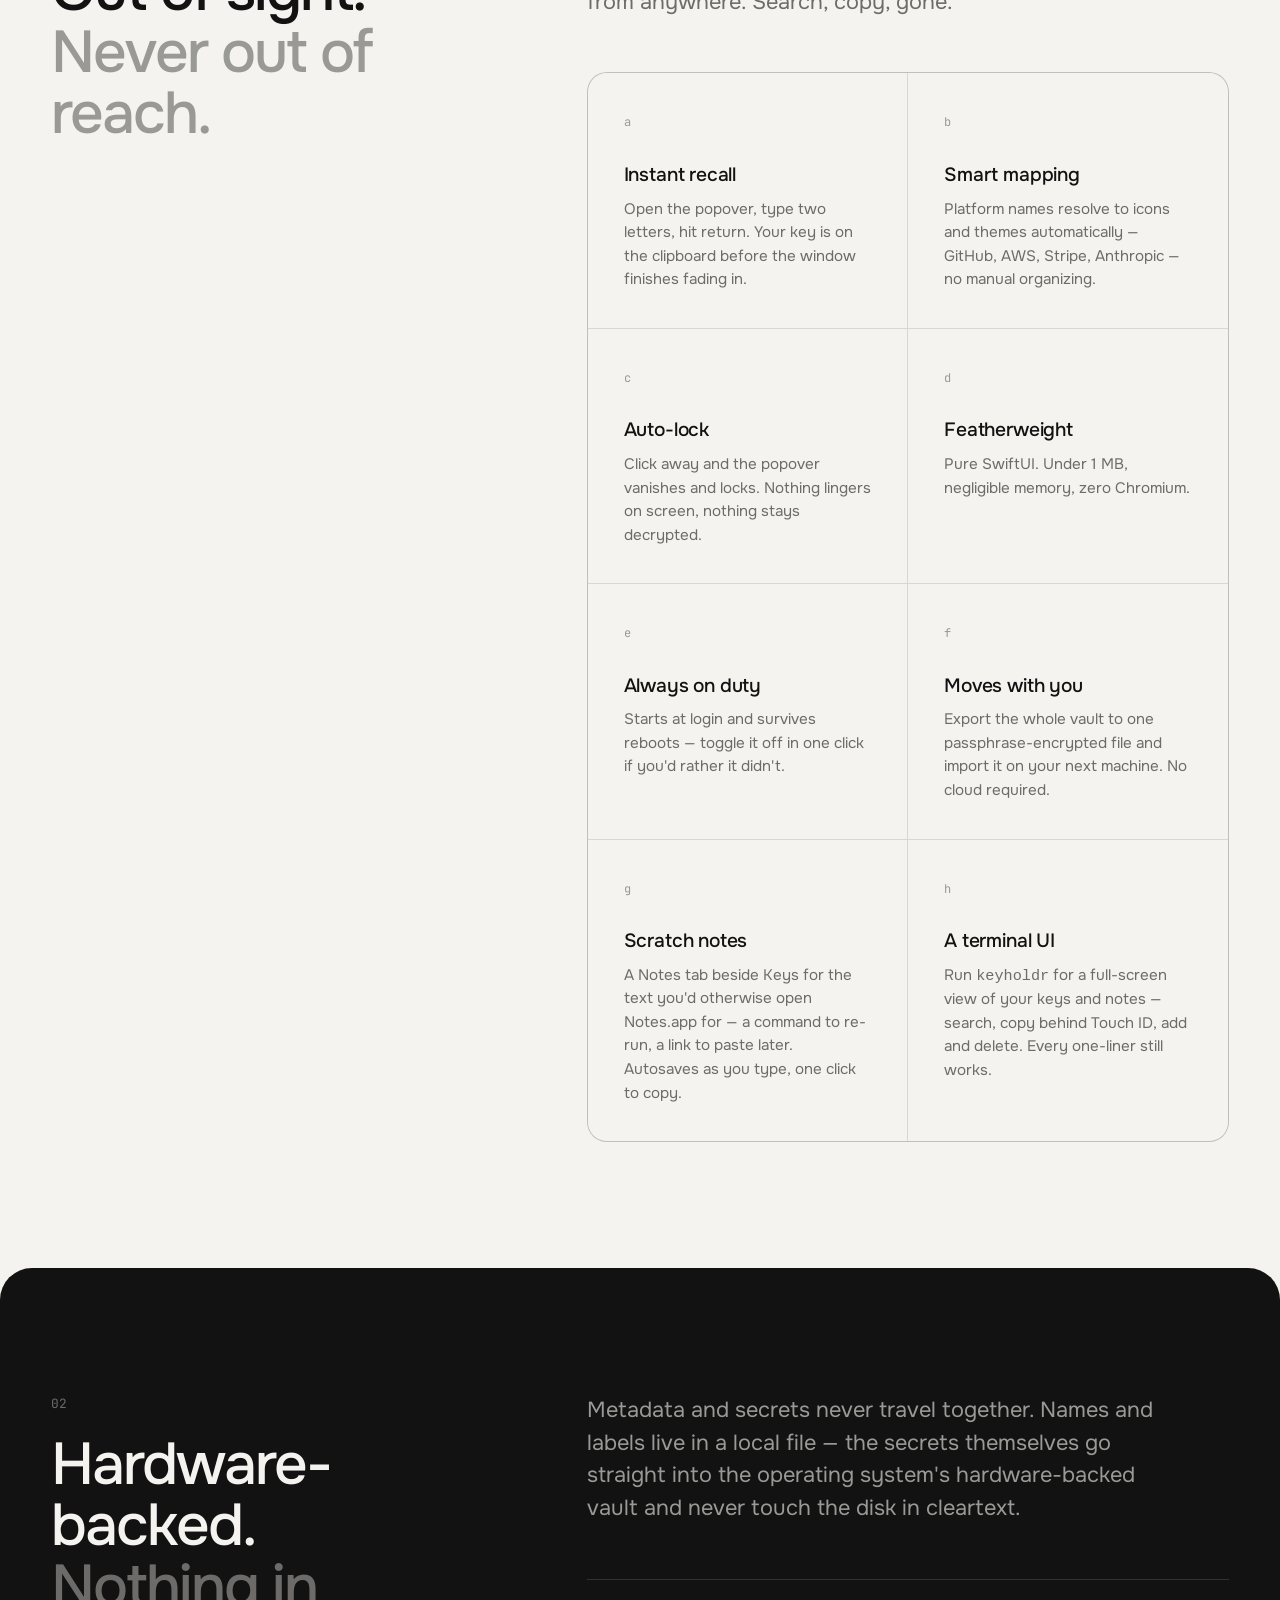
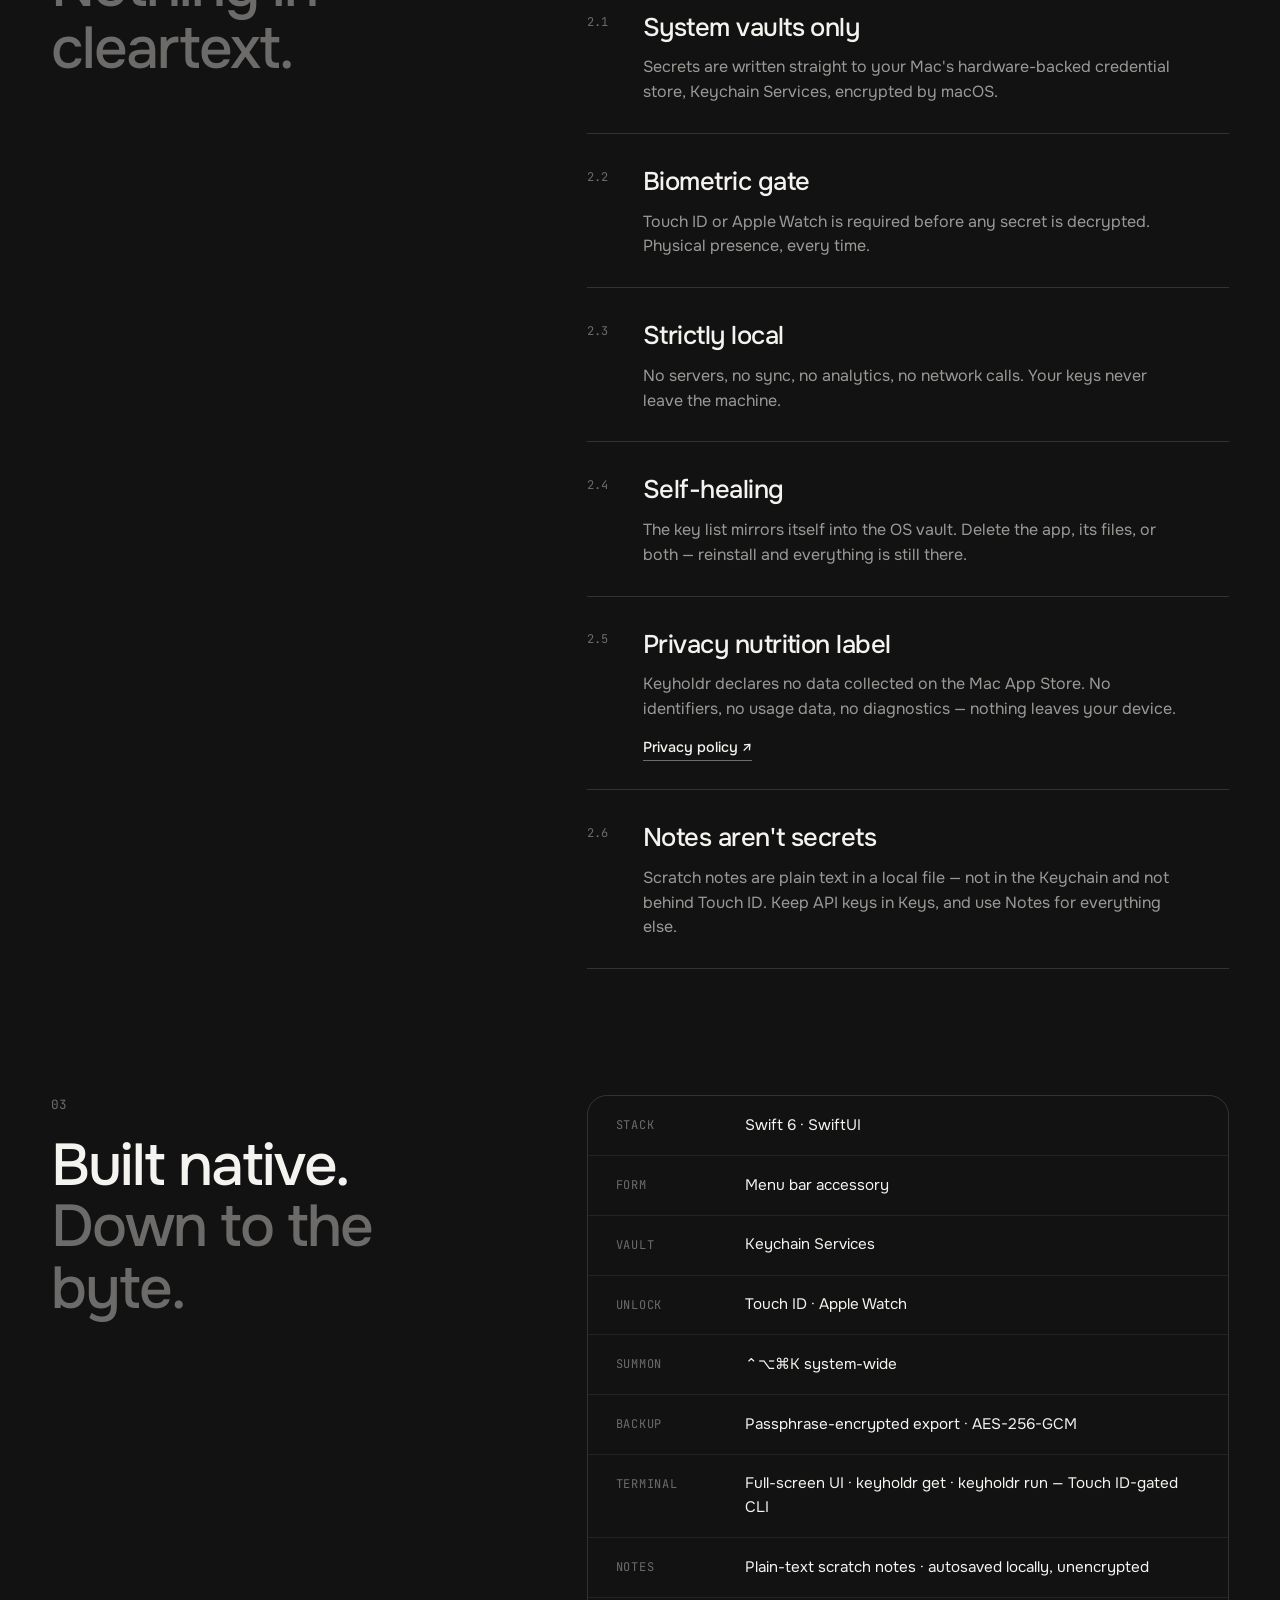
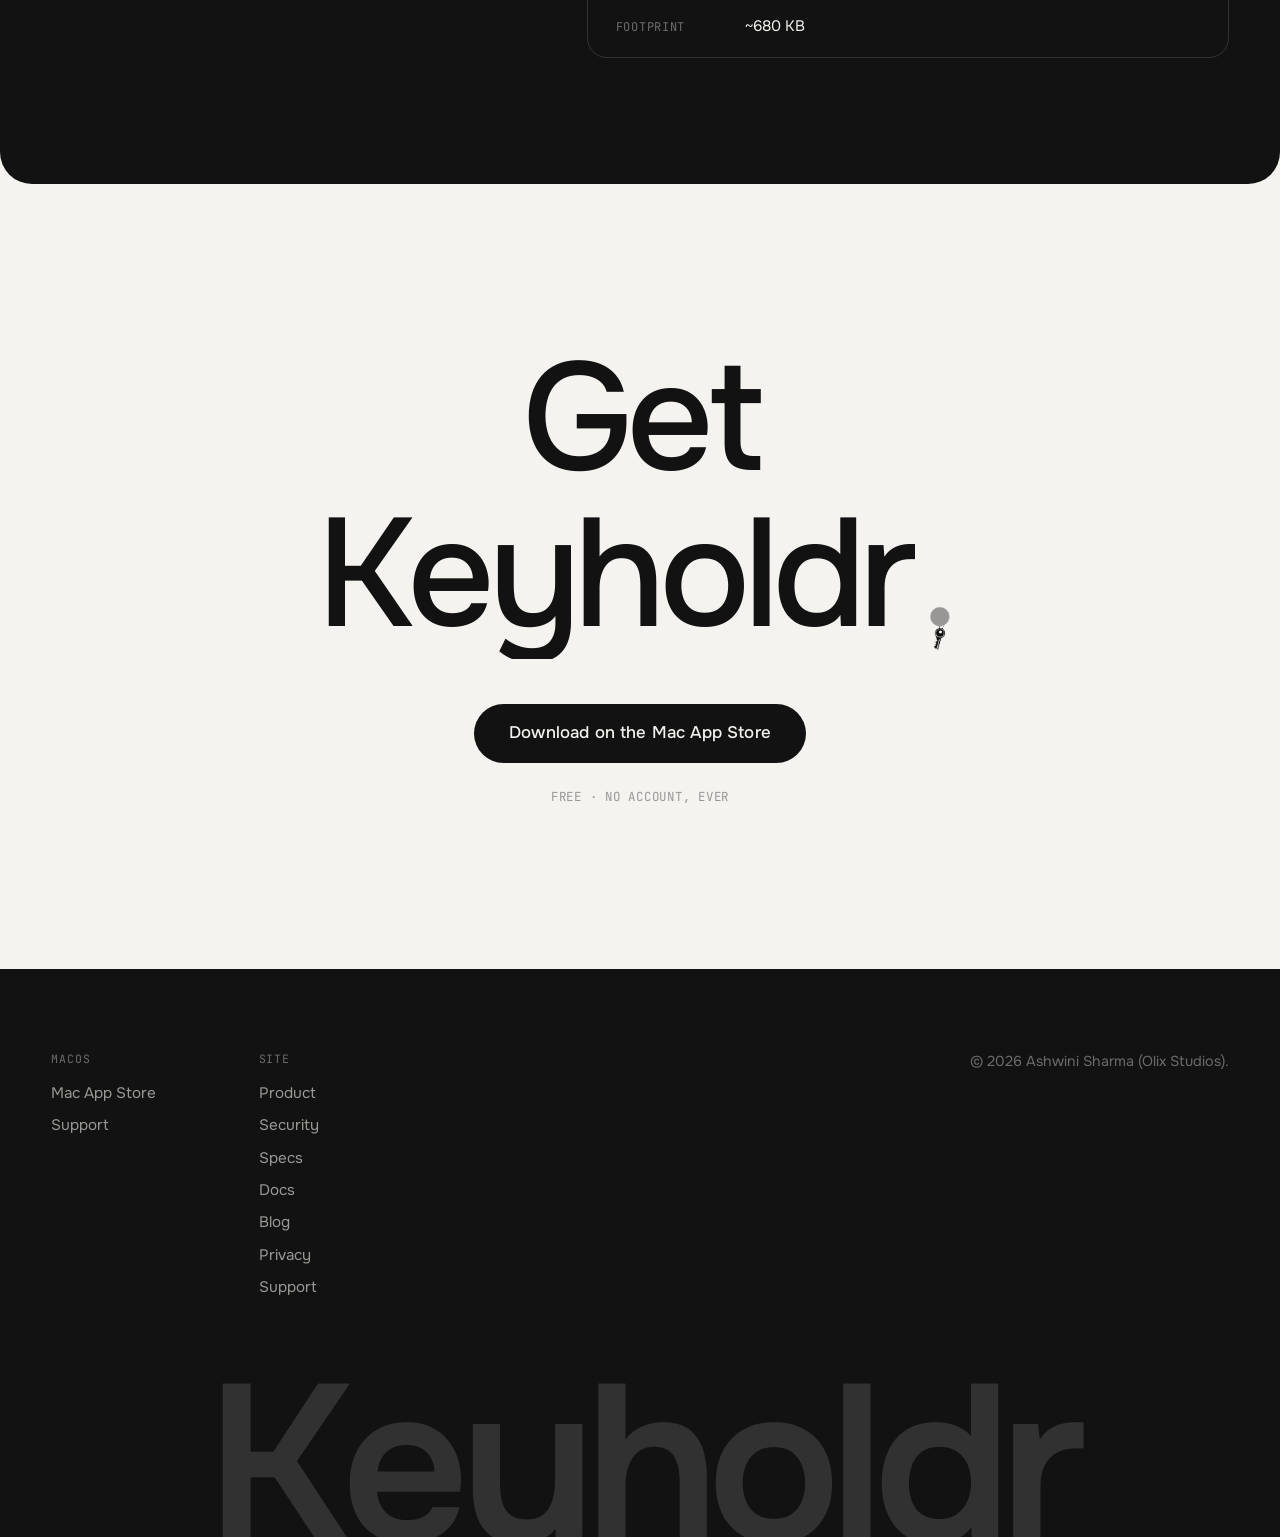
==== commit 5503f203: "Add a blog, with a first post on where to store API keys on a Mac New blog/ section: post list, RSS " ====
--- a/index.html
+++ b/index.html
@@ -8,6 +8,7 @@
   <meta name="robots" content="index, follow, max-image-preview:large, max-snippet:-1, max-video-preview:-1">
   <meta name="google-site-verification" content="bmbmaG-ClR32AH-q8QSu_4joDrpqce-UDMIFxuFgNpc">
   <meta name="msvalidate.01" content="1306FAF1888D8E892ACF355210EEB802">
+  <link rel="alternate" type="application/rss+xml" title="Keyholdr blog" href="https://olixignacious.github.io/keyholdr-site/blog/feed.xml">
   <link rel="canonical" href="https://olixignacious.github.io/keyholdr-site/">
   <meta name="theme-color" content="#f4f3ef">
 
@@ -103,6 +104,7 @@
       <a href="#security">Security</a>
       <a href="#specs">Specs</a>
       <a href="docs.html">Docs</a>
+      <a href="blog/">Blog</a>
       <a href="support.html">Support</a>
       <a href="#download">Download</a>
     </nav>
@@ -409,6 +411,7 @@
         <a href="#security">Security</a>
         <a href="#specs">Specs</a>
         <a href="docs.html">Docs</a>
+        <a href="blog/">Blog</a>
         <a href="privacy.html">Privacy</a>
         <a href="support.html">Support</a>
       </div>
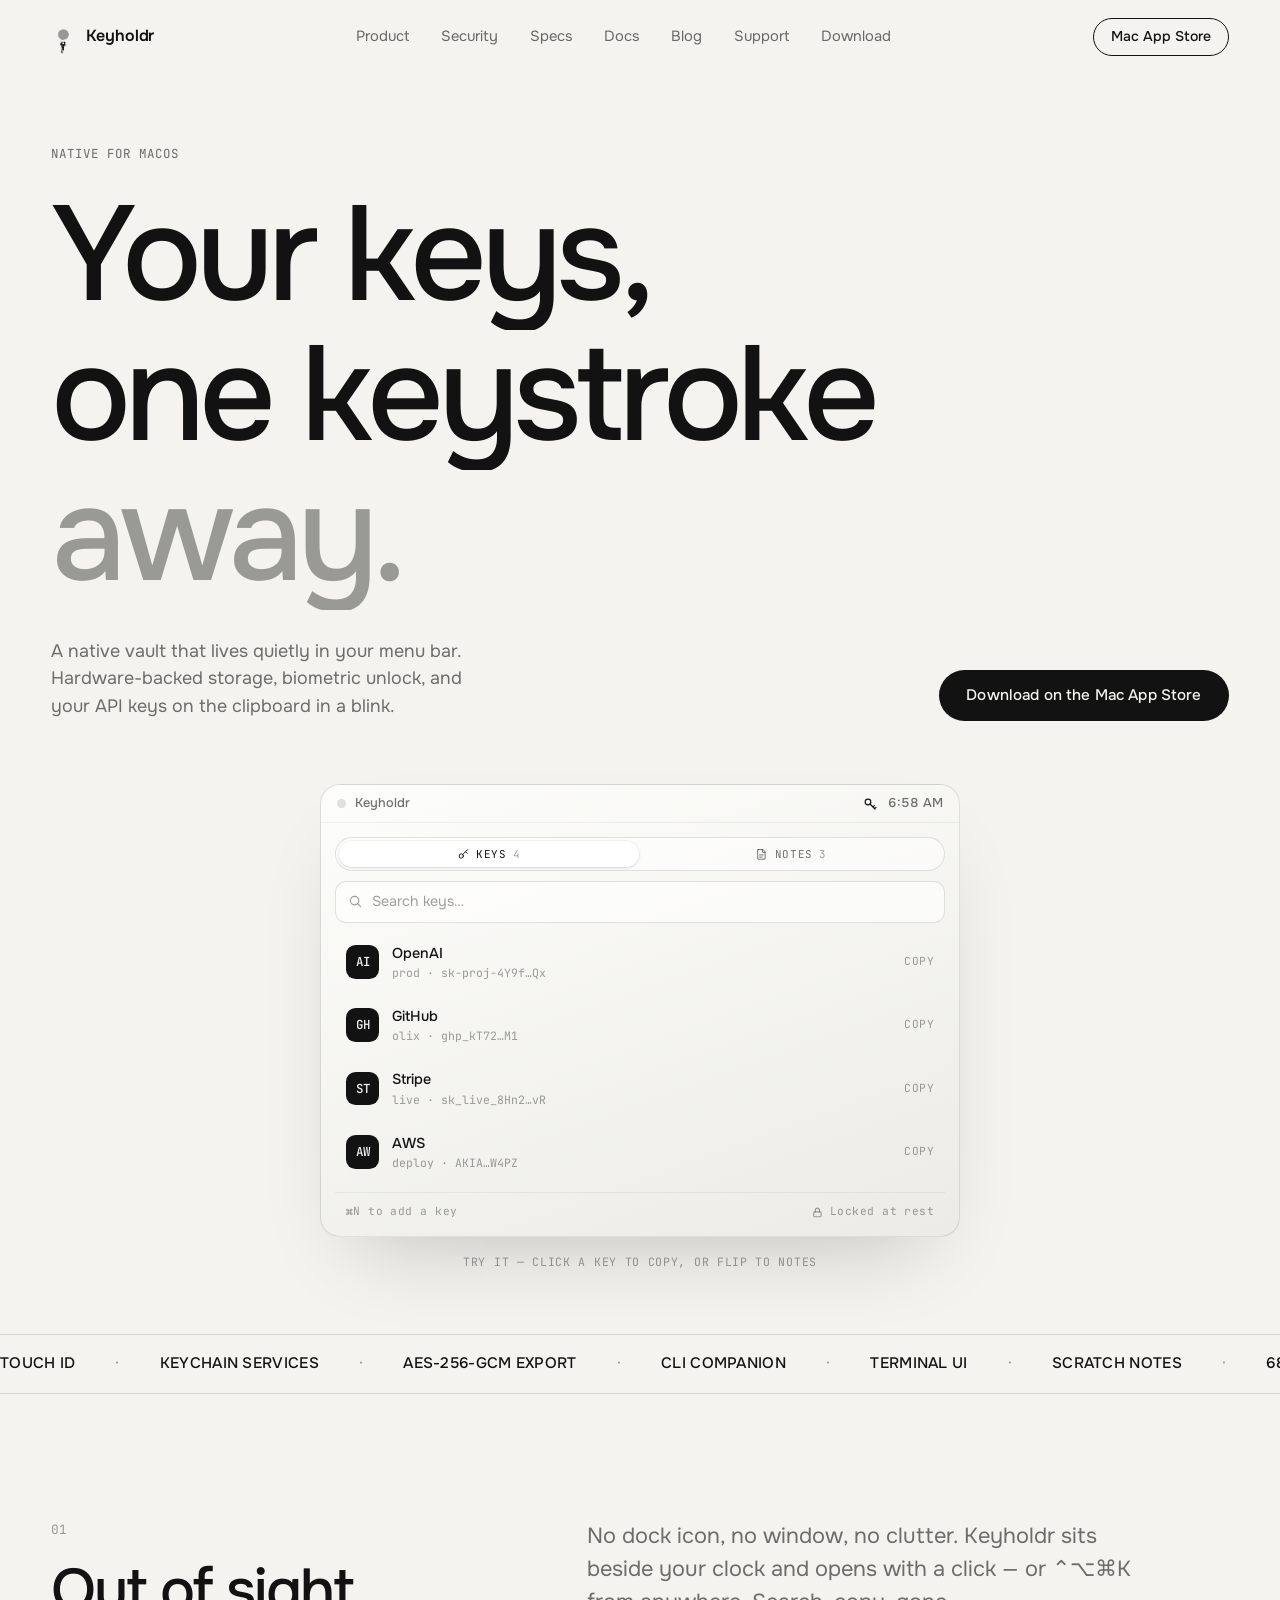
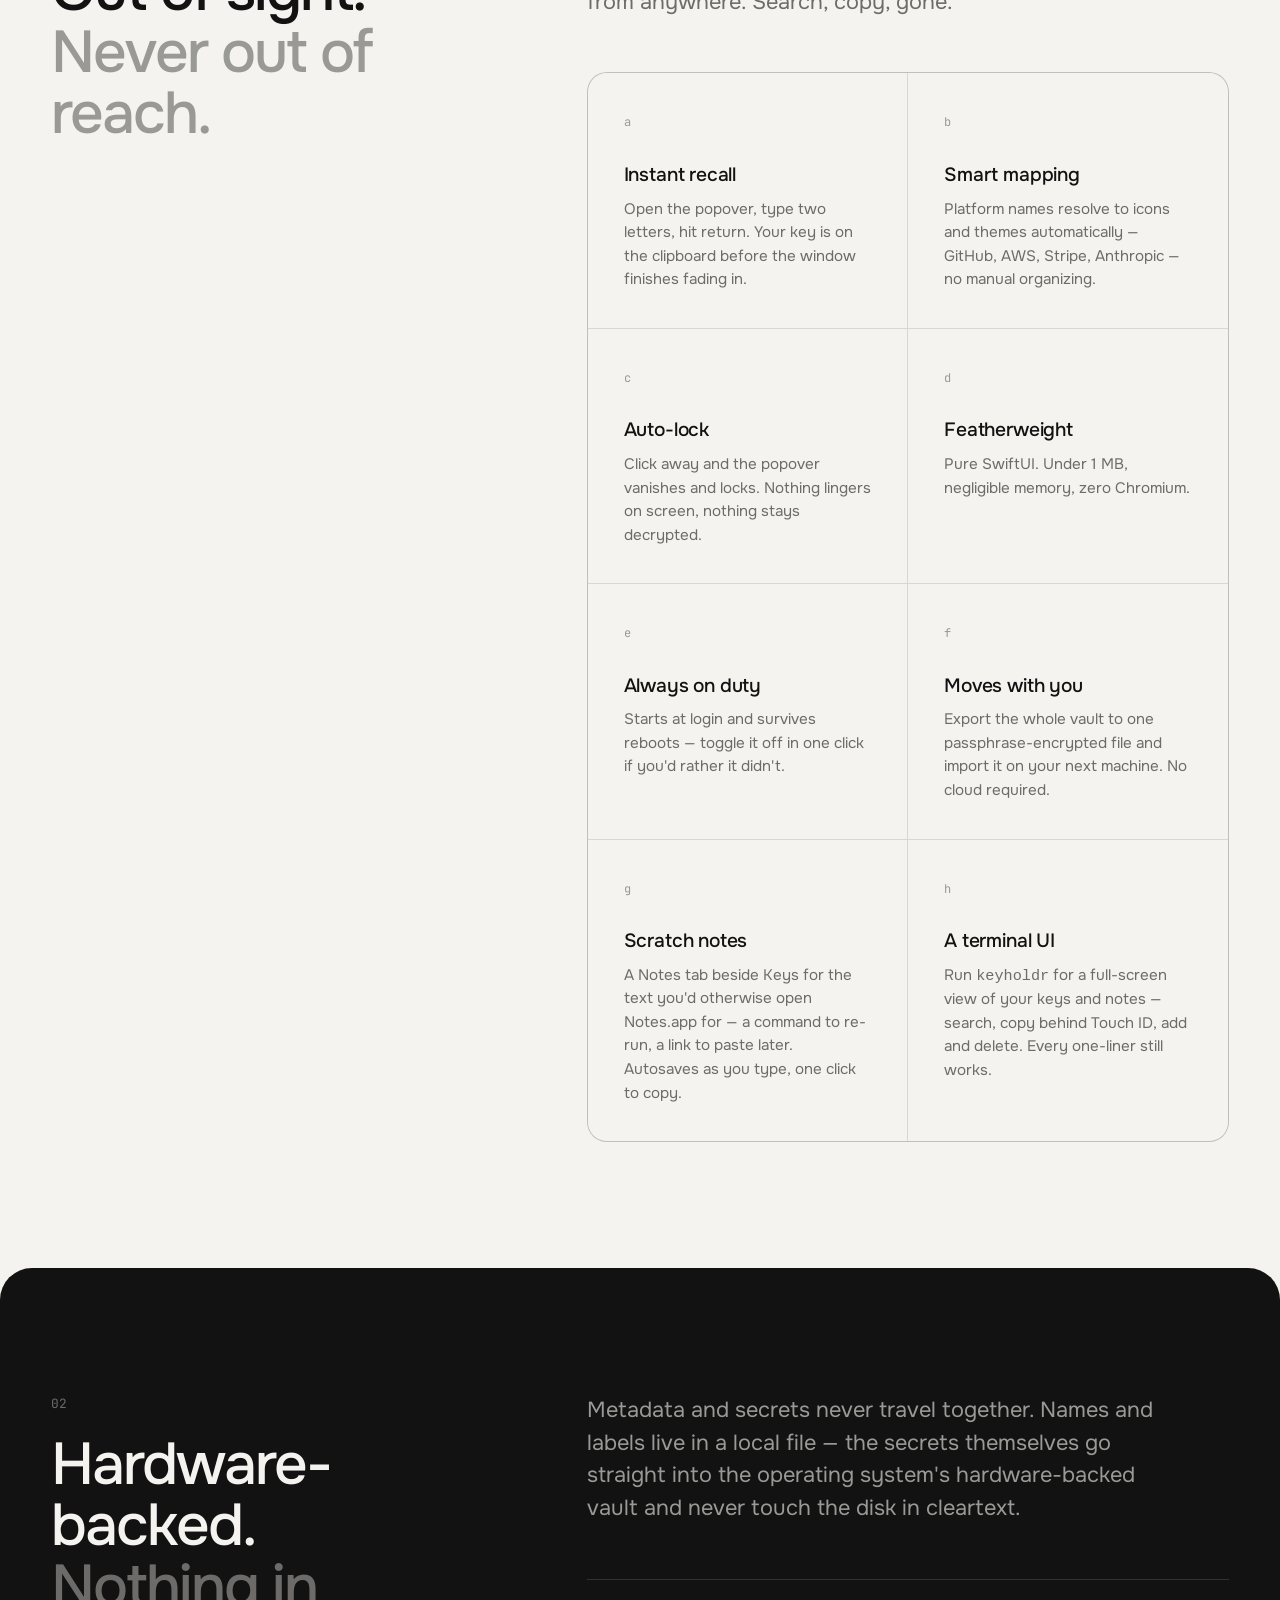
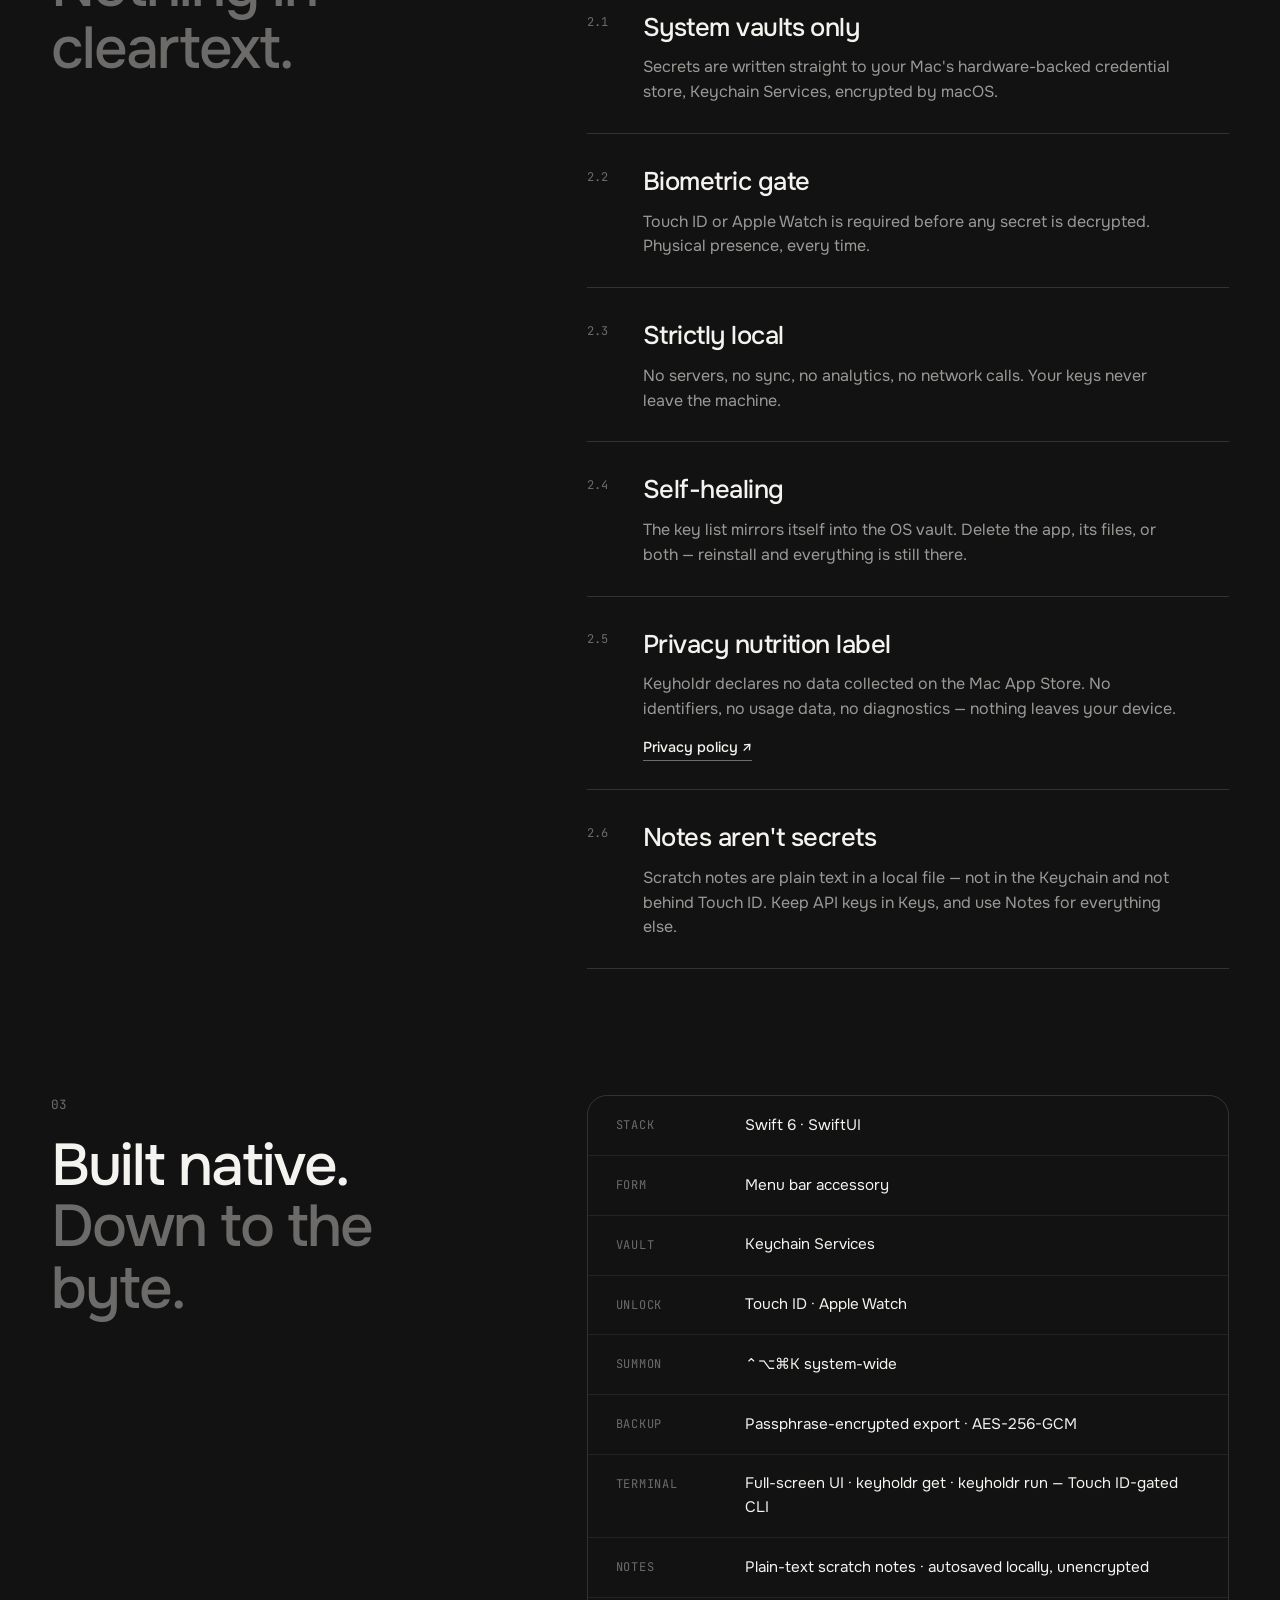
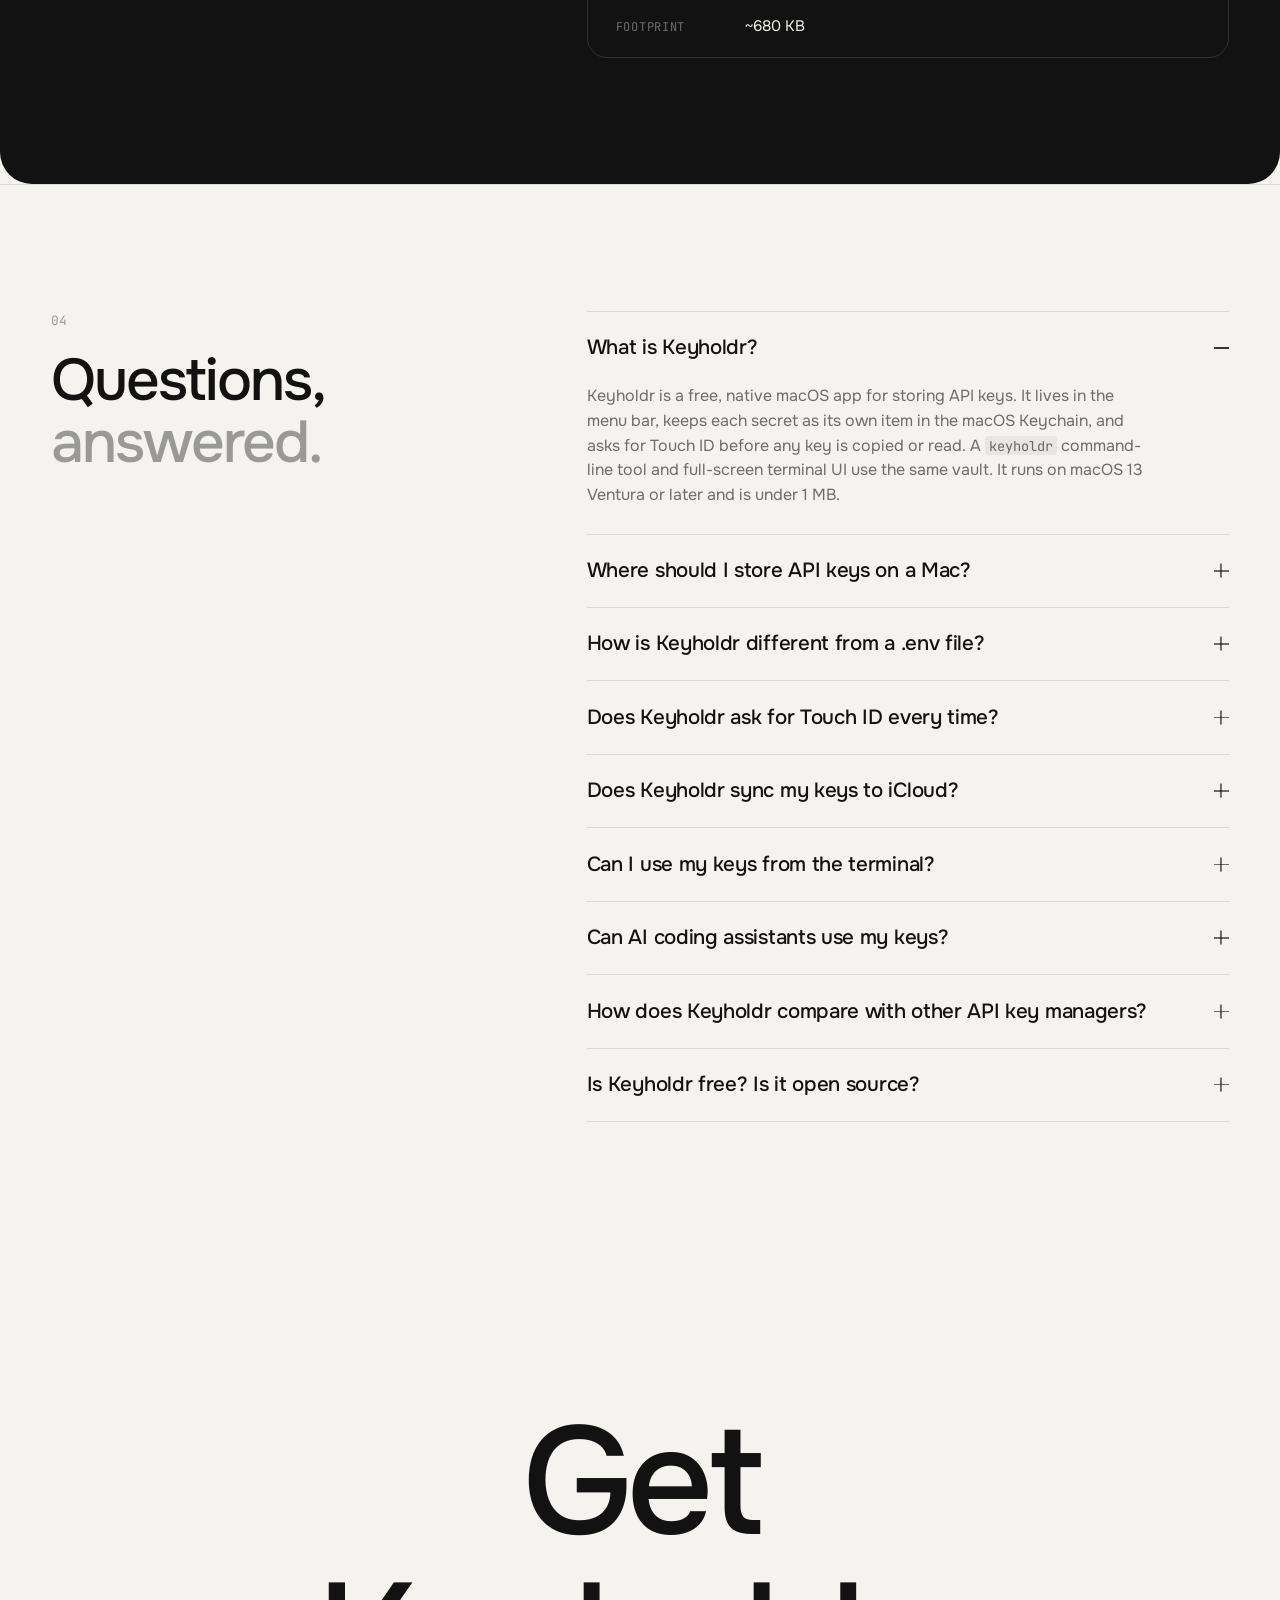
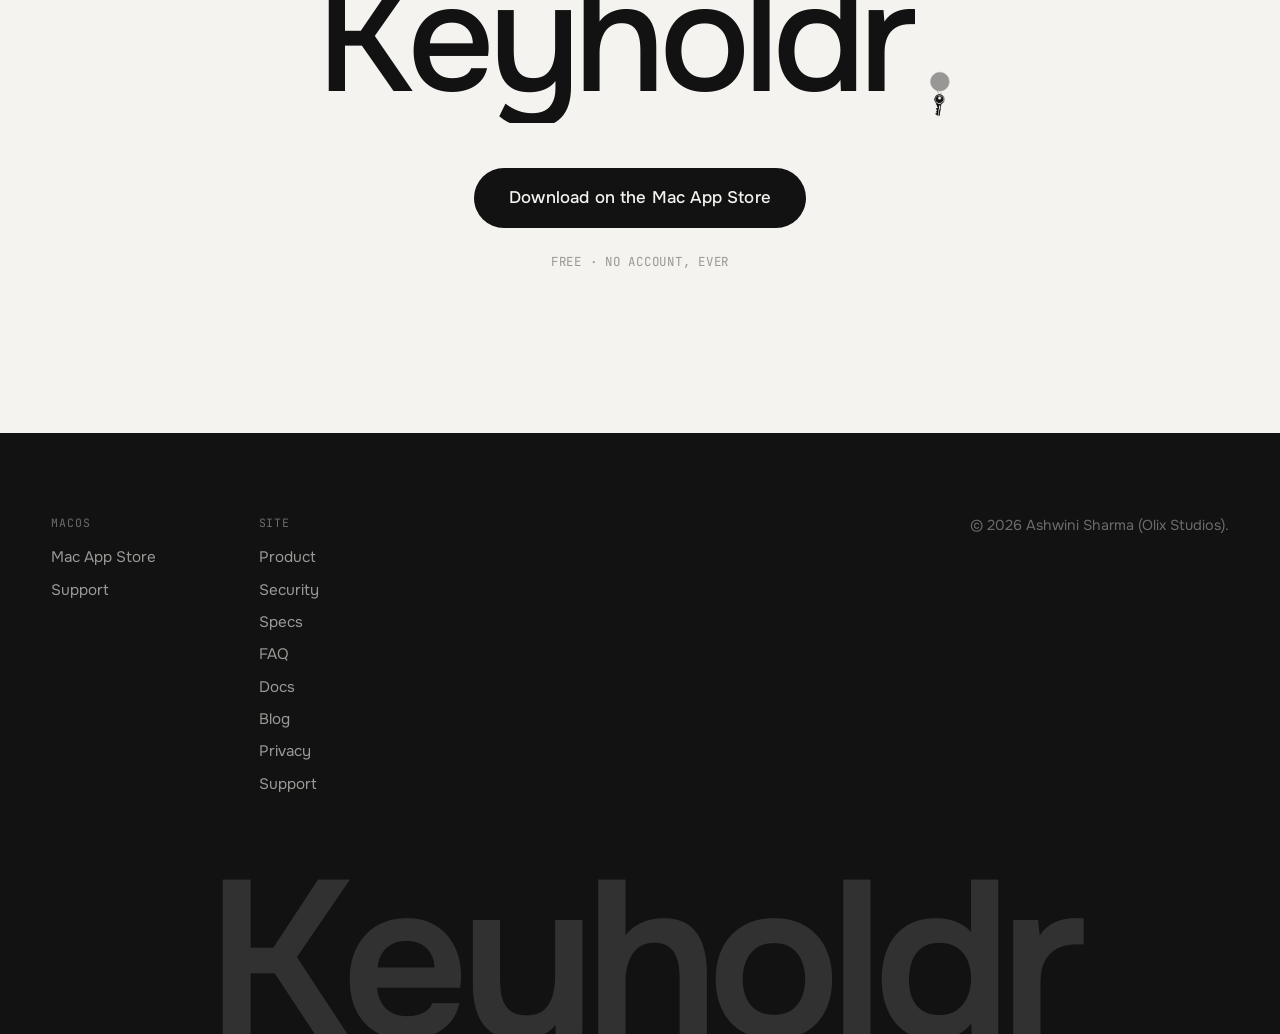
==== commit 1a3575e6: "Add a Mac API key manager comparison post and a homepage FAQ New post comparing Keyholdr with NoxKey" ====
--- a/index.html
+++ b/index.html
@@ -86,6 +86,84 @@
           "name": "Olix Studios",
           "url": "https://github.com/OlixIgnacious"
         }
+      },
+      {
+        "@type": "FAQPage",
+        "@id": "https://olixignacious.github.io/keyholdr-site/#faq",
+        "mainEntity": [
+          {
+            "@type": "Question",
+            "name": "What is Keyholdr?",
+            "acceptedAnswer": {
+              "@type": "Answer",
+              "text": "Keyholdr is a free, native macOS app for storing API keys. It lives in the menu bar, keeps each secret as its own item in the macOS Keychain, and asks for Touch ID before any key is copied or read. A keyholdr command-line tool and full-screen terminal UI use the same vault. It runs on macOS 13 Ventura or later and is under 1 MB."
+            }
+          },
+          {
+            "@type": "Question",
+            "name": "Where should I store API keys on a Mac?",
+            "acceptedAnswer": {
+              "@type": "Answer",
+              "text": "In the macOS Keychain, not in ~/.zshrc, a .env file or a notes app. The Keychain encrypts items on disk and can require Touch ID before releasing one. Then pass a key only to the command that needs it, for example keyholdr run -e OPENAI_API_KEY=openai -- npm start. The full guide covers each option."
+            }
+          },
+          {
+            "@type": "Question",
+            "name": "How is Keyholdr different from a .env file?",
+            "acceptedAnswer": {
+              "@type": "Answer",
+              "text": "A .env file is plain text that any program running as you can read, and it is easy to commit, copy into a Docker image or sync by accident. With Keyholdr the secret stays encrypted in the Keychain and is handed only to the command you run, after Touch ID. If a tool insists on a .env file, keyholdr env --dotenv prints one on demand."
+            }
+          },
+          {
+            "@type": "Question",
+            "name": "Does Keyholdr ask for Touch ID every time?",
+            "acceptedAnswer": {
+              "@type": "Answer",
+              "text": "Yes. Every copy, every reveal and every terminal read asks for Touch ID. Macs without Touch ID use Apple Watch or your login password instead. The popover locks again as soon as you click away."
+            }
+          },
+          {
+            "@type": "Question",
+            "name": "Does Keyholdr sync my keys to iCloud?",
+            "acceptedAnswer": {
+              "@type": "Answer",
+              "text": "No. Keyholdr makes no network connections, and keys are never sent to iCloud or any server. To move to a new Mac, export the vault to one passphrase-encrypted file (PBKDF2-SHA256, then AES-256-GCM) and import it there."
+            }
+          },
+          {
+            "@type": "Question",
+            "name": "Can I use my keys from the terminal?",
+            "acceptedAnswer": {
+              "@type": "Answer",
+              "text": "Yes. keyholdr run injects keys into one command as environment variables, keyholdr env loads them into the current shell, keyholdr get prints one, and bare keyholdr opens a full-screen terminal UI. The Mac App Store version is sandboxed, so for the terminal install the Homebrew build: brew install --cask olixignacious/tap/keyholdr. See the CLI reference."
+            }
+          },
+          {
+            "@type": "Question",
+            "name": "Can AI coding assistants use my keys?",
+            "acceptedAnswer": {
+              "@type": "Answer",
+              "text": "Yes, through a small MCP bridge that calls the keyholdr command for Claude Desktop, Claude Code and other MCP clients. Every request still shows a Touch ID prompt on your Mac, and nothing gets pasted into a config file or a chat."
+            }
+          },
+          {
+            "@type": "Question",
+            "name": "How does Keyholdr compare with other API key managers?",
+            "acceptedAnswer": {
+              "@type": "Answer",
+              "text": "Keyholdr is free, works in both the menu bar and the terminal, asks for Touch ID on every read and runs on macOS 13. It doesn't sync between Macs, import .env files or clear the clipboard. The comparison with NoxKey, Fidelius, EnvVault, 1Password CLI and others covers which one fits which workflow."
+            }
+          },
+          {
+            "@type": "Question",
+            "name": "Is Keyholdr free? Is it open source?",
+            "acceptedAnswer": {
+              "@type": "Answer",
+              "text": "Keyholdr is free, with no account. Its source code is public on GitHub under a non-commercial licence: you can read, build and modify it for personal use, but it is not an OSI open-source licence."
+            }
+          }
+        ]
       }
     ]
   }
@@ -364,6 +442,55 @@
       </div>
     </section>
 
+    <!-- ============ 04 FAQ ============ -->
+    <!-- Keep the answers in step with the FAQPage JSON-LD in <head>. -->
+    <section class="section" id="faq" data-section-theme="light">
+      <header class="section-head">
+        <span class="index reveal">04</span>
+        <h2 class="reveal">Questions,<br><em>answered.</em></h2>
+      </header>
+      <div class="section-body">
+        <div class="faq">
+          <details class="faq-item reveal" open>
+            <summary><h3>What is Keyholdr?</h3><span class="faq-mark" aria-hidden="true"></span></summary>
+            <p>Keyholdr is a free, native macOS app for storing API keys. It lives in the menu bar, keeps each secret as its own item in the macOS Keychain, and asks for Touch ID before any key is copied or read. A <code>keyholdr</code> command-line tool and full-screen terminal UI use the same vault. It runs on macOS 13 Ventura or later and is under 1&nbsp;MB.</p>
+          </details>
+          <details class="faq-item reveal">
+            <summary><h3>Where should I store API keys on a Mac?</h3><span class="faq-mark" aria-hidden="true"></span></summary>
+            <p>In the macOS Keychain, not in <code>~/.zshrc</code>, a <code>.env</code> file or a notes app. The Keychain encrypts items on disk and can require Touch ID before releasing one. Then pass a key only to the command that needs it, for example <code>keyholdr run -e OPENAI_API_KEY=openai -- npm start</code>. The <a href="blog/where-to-store-api-keys-on-a-mac/">full guide</a> covers each option.</p>
+          </details>
+          <details class="faq-item reveal">
+            <summary><h3>How is Keyholdr different from a .env file?</h3><span class="faq-mark" aria-hidden="true"></span></summary>
+            <p>A <code>.env</code> file is plain text that any program running as you can read, and it is easy to commit, copy into a Docker image or sync by accident. With Keyholdr the secret stays encrypted in the Keychain and is handed only to the command you run, after Touch ID. If a tool insists on a <code>.env</code> file, <code>keyholdr env --dotenv</code> prints one on demand.</p>
+          </details>
+          <details class="faq-item reveal">
+            <summary><h3>Does Keyholdr ask for Touch ID every time?</h3><span class="faq-mark" aria-hidden="true"></span></summary>
+            <p>Yes. Every copy, every reveal and every terminal read asks for Touch ID. Macs without Touch ID use Apple Watch or your login password instead. The popover locks again as soon as you click away.</p>
+          </details>
+          <details class="faq-item reveal">
+            <summary><h3>Does Keyholdr sync my keys to iCloud?</h3><span class="faq-mark" aria-hidden="true"></span></summary>
+            <p>No. Keyholdr makes no network connections, and keys are never sent to iCloud or any server. To move to a new Mac, export the vault to one passphrase-encrypted file (PBKDF2-SHA256, then AES-256-GCM) and import it there.</p>
+          </details>
+          <details class="faq-item reveal">
+            <summary><h3>Can I use my keys from the terminal?</h3><span class="faq-mark" aria-hidden="true"></span></summary>
+            <p>Yes. <code>keyholdr run</code> injects keys into one command as environment variables, <code>keyholdr env</code> loads them into the current shell, <code>keyholdr get</code> prints one, and bare <code>keyholdr</code> opens a full-screen terminal UI. The Mac App Store version is sandboxed, so for the terminal install the Homebrew build: <code>brew install --cask olixignacious/tap/keyholdr</code>. See the <a href="docs.html#cli">CLI reference</a>.</p>
+          </details>
+          <details class="faq-item reveal">
+            <summary><h3>Can AI coding assistants use my keys?</h3><span class="faq-mark" aria-hidden="true"></span></summary>
+            <p>Yes, through a small <a href="docs.html#mcp">MCP bridge</a> that calls the <code>keyholdr</code> command for Claude Desktop, Claude Code and other MCP clients. Every request still shows a Touch ID prompt on your Mac, and nothing gets pasted into a config file or a chat.</p>
+          </details>
+          <details class="faq-item reveal">
+            <summary><h3>How does Keyholdr compare with other API key managers?</h3><span class="faq-mark" aria-hidden="true"></span></summary>
+            <p>Keyholdr is free, works in both the menu bar and the terminal, asks for Touch ID on every read and runs on macOS 13. It doesn't sync between Macs, import <code>.env</code> files or clear the clipboard. The <a href="blog/mac-api-key-managers-compared/">comparison with NoxKey, Fidelius, EnvVault, 1Password CLI and others</a> covers which one fits which workflow.</p>
+          </details>
+          <details class="faq-item reveal">
+            <summary><h3>Is Keyholdr free? Is it open source?</h3><span class="faq-mark" aria-hidden="true"></span></summary>
+            <p>Keyholdr is free, with no account. Its source code is public on <a href="https://github.com/OlixIgnacious/keyholdr" target="_blank" rel="noopener">GitHub</a> under a non-commercial licence: you can read, build and modify it for personal use, but it is not an OSI open-source licence.</p>
+          </details>
+        </div>
+      </div>
+    </section>
+
     <!-- ============ Download CTA ============ -->
     <section class="cta" id="download" data-section-theme="light">
       <h2 class="cta-title">
@@ -410,6 +537,7 @@
         <a href="#product">Product</a>
         <a href="#security">Security</a>
         <a href="#specs">Specs</a>
+        <a href="#faq">FAQ</a>
         <a href="docs.html">Docs</a>
         <a href="blog/">Blog</a>
         <a href="privacy.html">Privacy</a>
--- a/index.css
+++ b/index.css
@@ -629,6 +629,65 @@
 }
 .feature p { font-size: 0.95rem; color: var(--ink-60); }
 
+/* FAQ (04) */
+#faq { border-top: 1px solid var(--ink-12); }
+.faq { border-top: 1px solid var(--ink-12); }
+.faq-item { border-bottom: 1px solid var(--ink-12); }
+.faq-item summary {
+  display: flex;
+  align-items: center;
+  justify-content: space-between;
+  gap: 1.5rem;
+  padding: 1.4rem 0;
+  list-style: none;
+  cursor: pointer;
+}
+.faq-item summary::-webkit-details-marker { display: none; }
+.faq-item summary:focus-visible { outline: 2px solid var(--ink); outline-offset: 4px; border-radius: 4px; }
+.faq-item h3 {
+  font-size: clamp(1.1rem, 1.6vw, 1.3rem);
+  font-weight: 500;
+  letter-spacing: -0.015em;
+  line-height: 1.35;
+}
+.faq-mark {
+  position: relative;
+  flex-shrink: 0;
+  width: 0.9rem;
+  height: 0.9rem;
+}
+.faq-mark::before,
+.faq-mark::after {
+  content: "";
+  position: absolute;
+  inset: 50% 0 auto;
+  height: 1.5px;
+  margin-top: -0.75px;
+  background: var(--ink-60);
+  transition: transform 0.3s var(--ease-out);
+}
+.faq-mark::after { transform: rotate(90deg); }
+.faq-item[open] .faq-mark::after { transform: rotate(0deg); }
+.faq-item p {
+  padding: 0 2.5rem 1.6rem 0;
+  color: var(--ink-60);
+  max-width: 38rem;
+  text-wrap: pretty;
+}
+.faq-item p a { border-bottom: 1px solid var(--ink-40); }
+.faq-item p a:hover { border-color: var(--ink); }
+.faq-item code {
+  font-family: var(--font-mono);
+  font-size: 0.85em;
+  background: var(--ink-06);
+  border-radius: 4px;
+  padding: 0.05em 0.3em;
+  overflow-wrap: anywhere;
+}
+@media (max-width: 600px) {
+  .faq-item p { padding-right: 0; }
+}
+
 /* ============ Dark sections ============ */
 
 .section-dark {
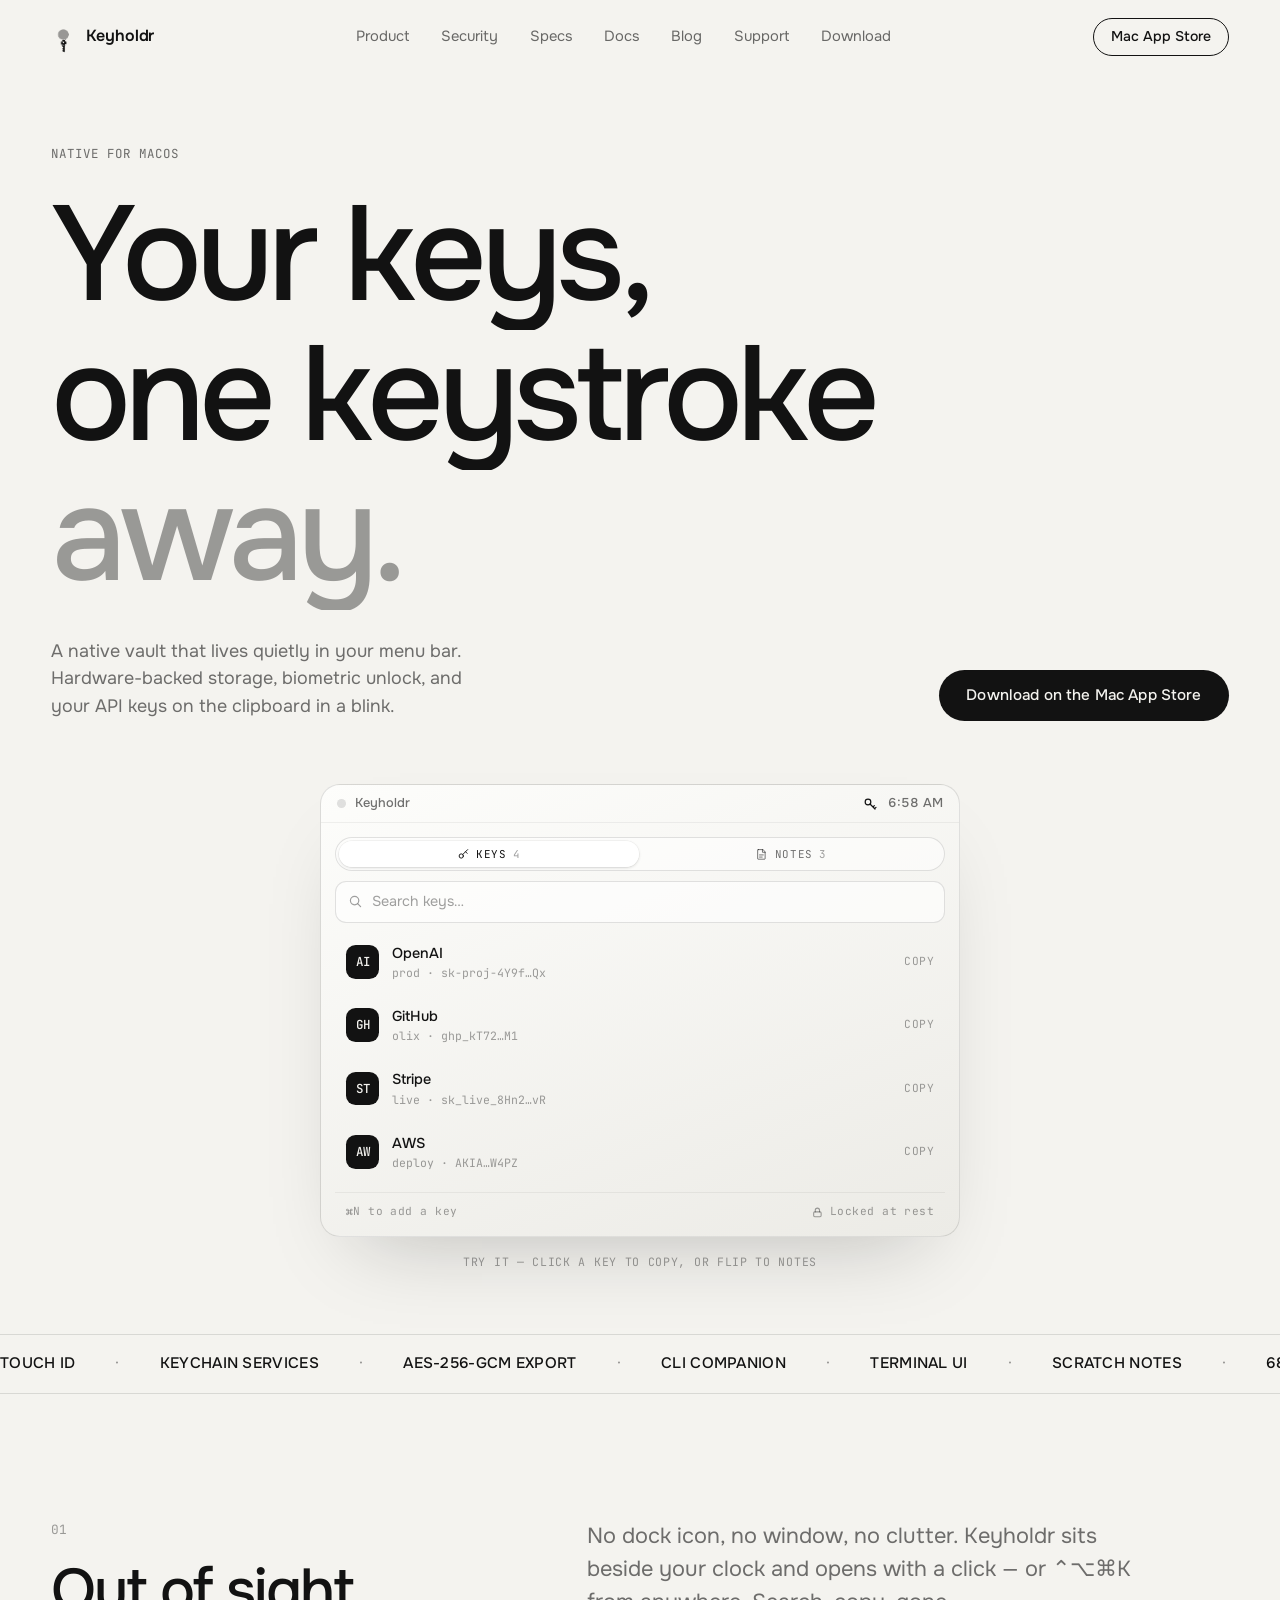
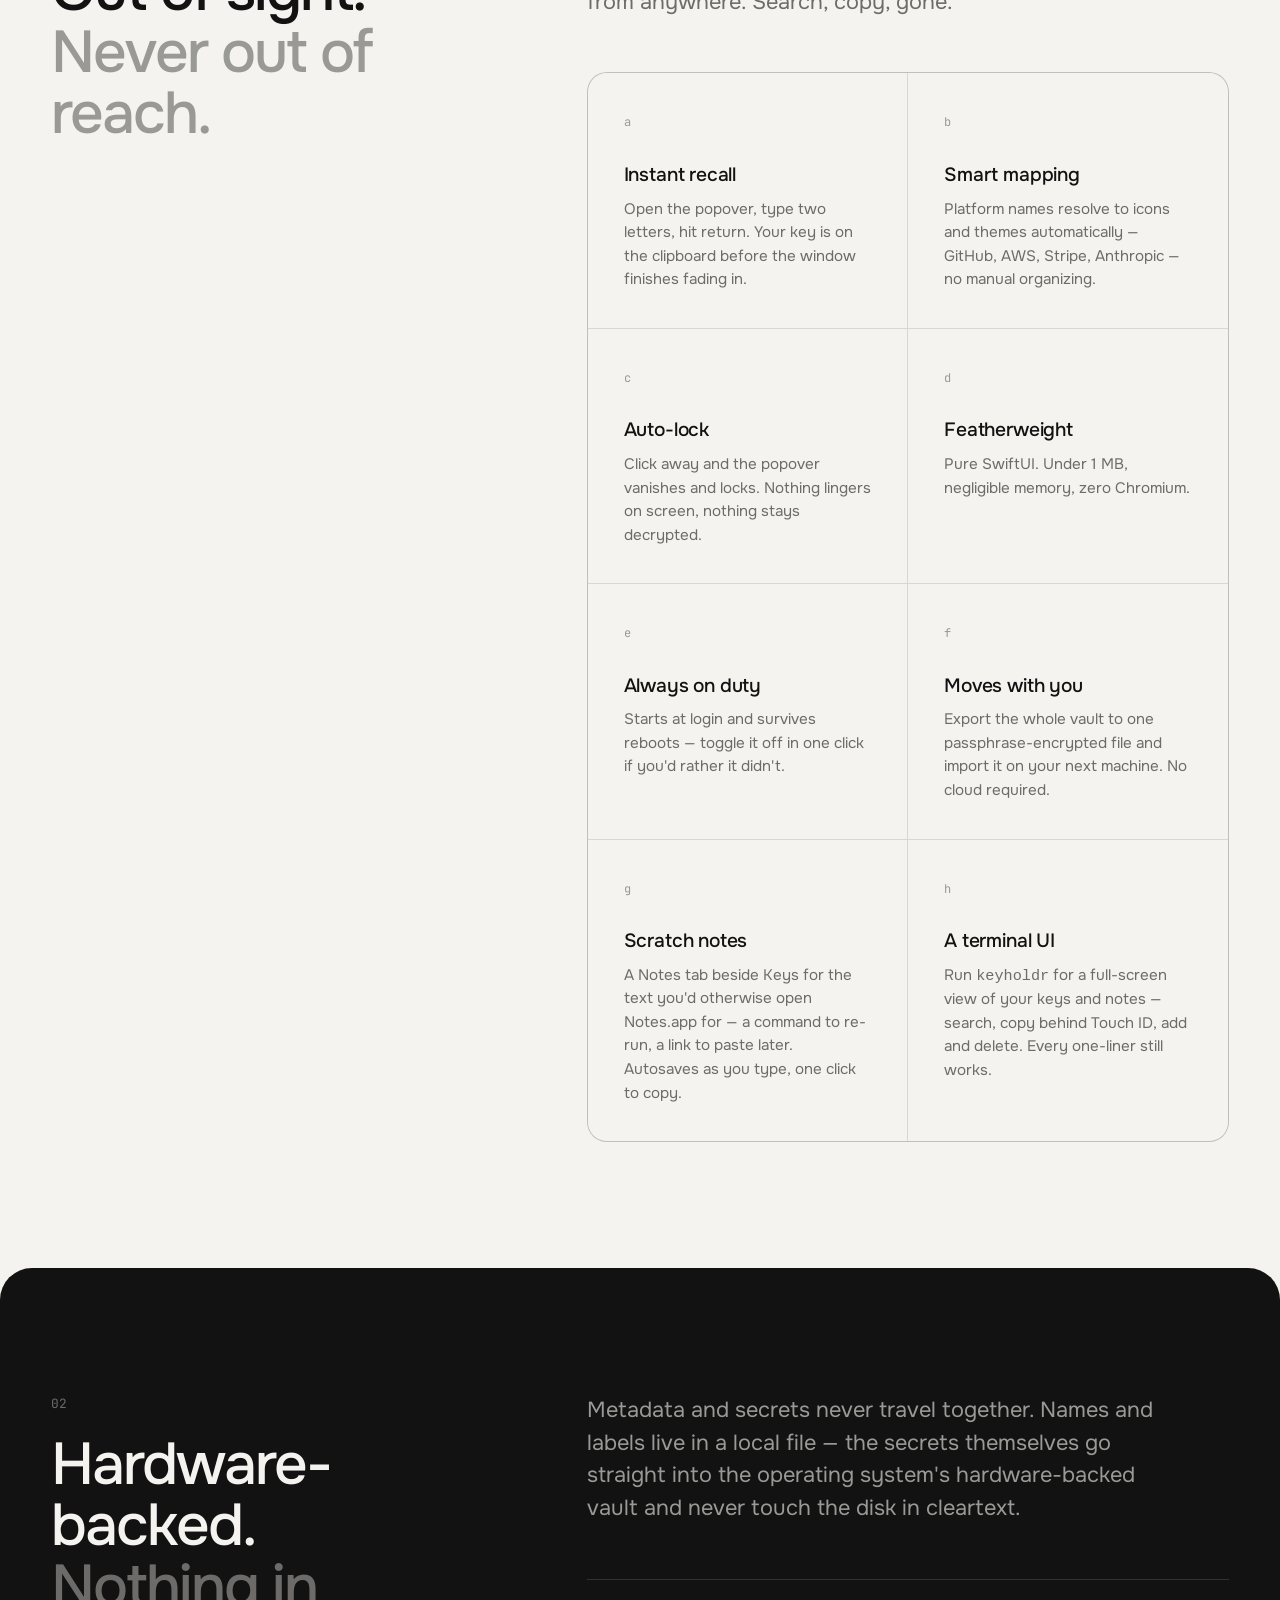
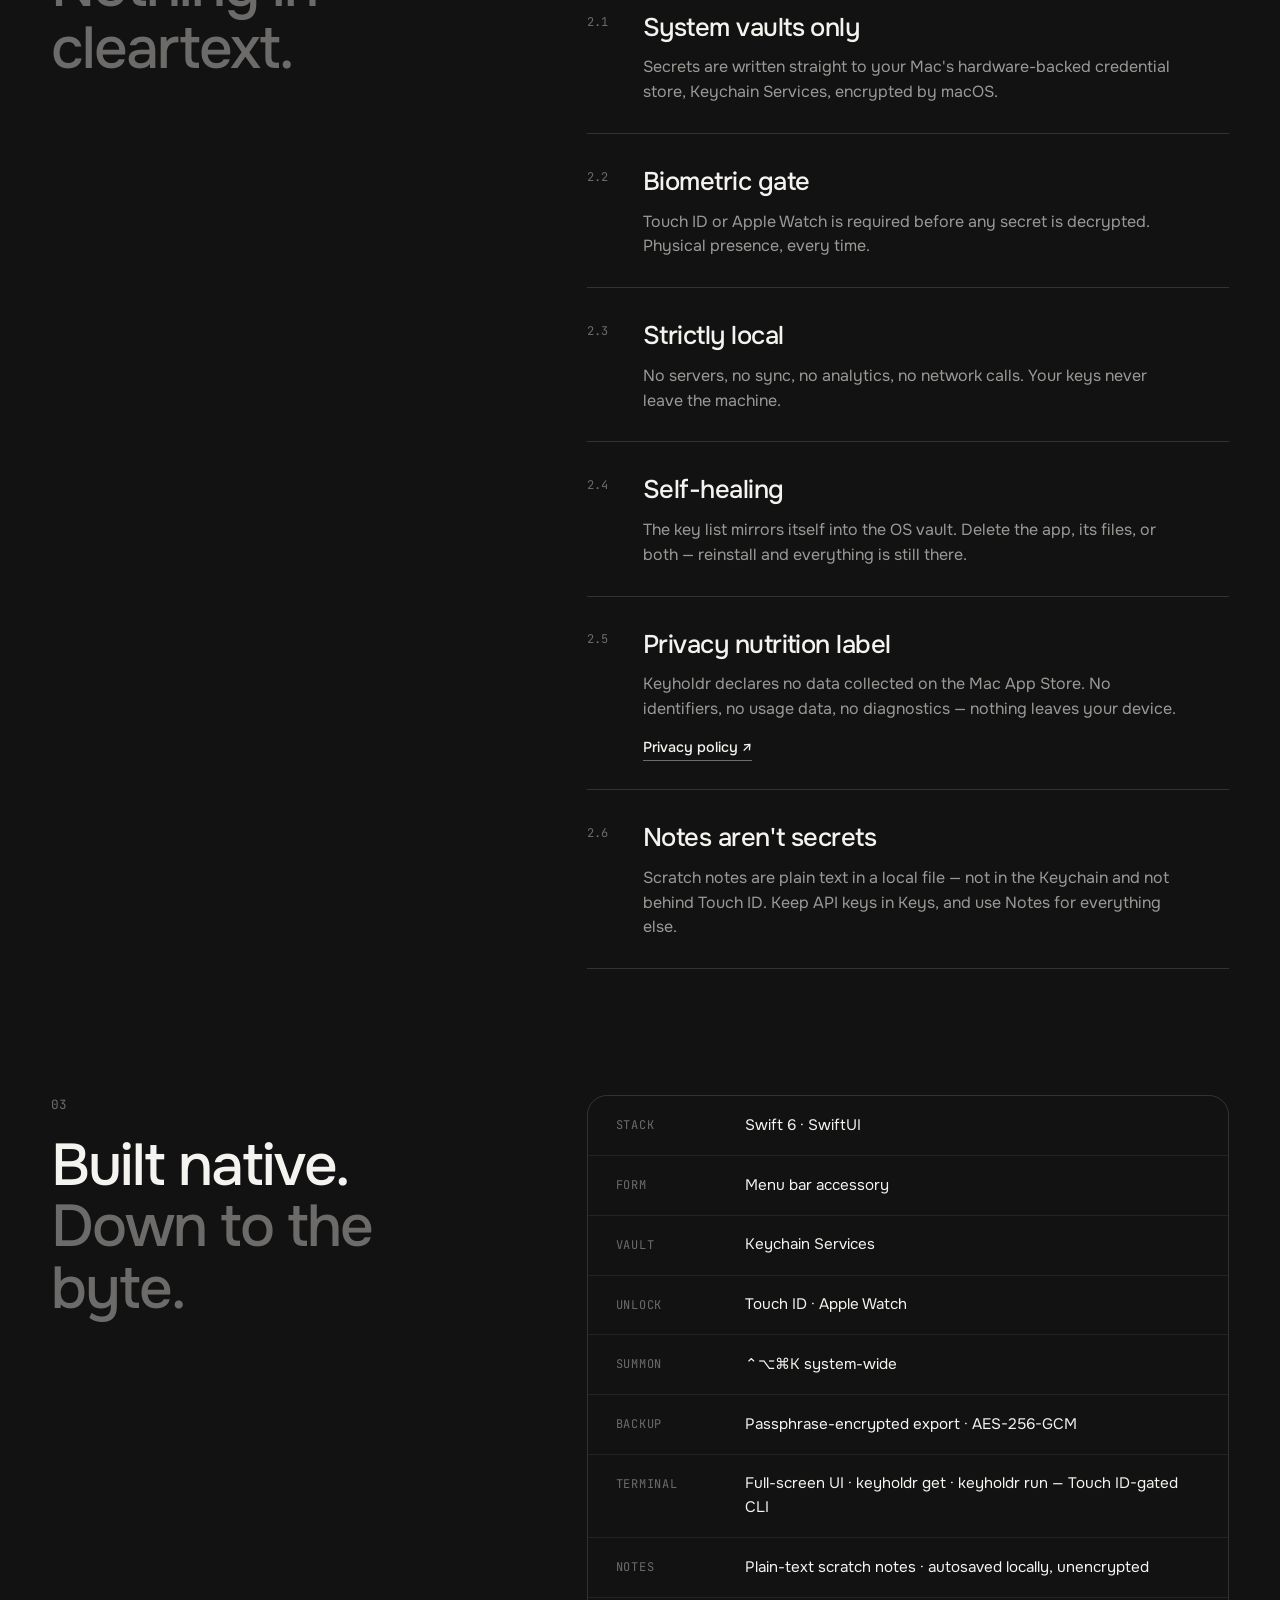
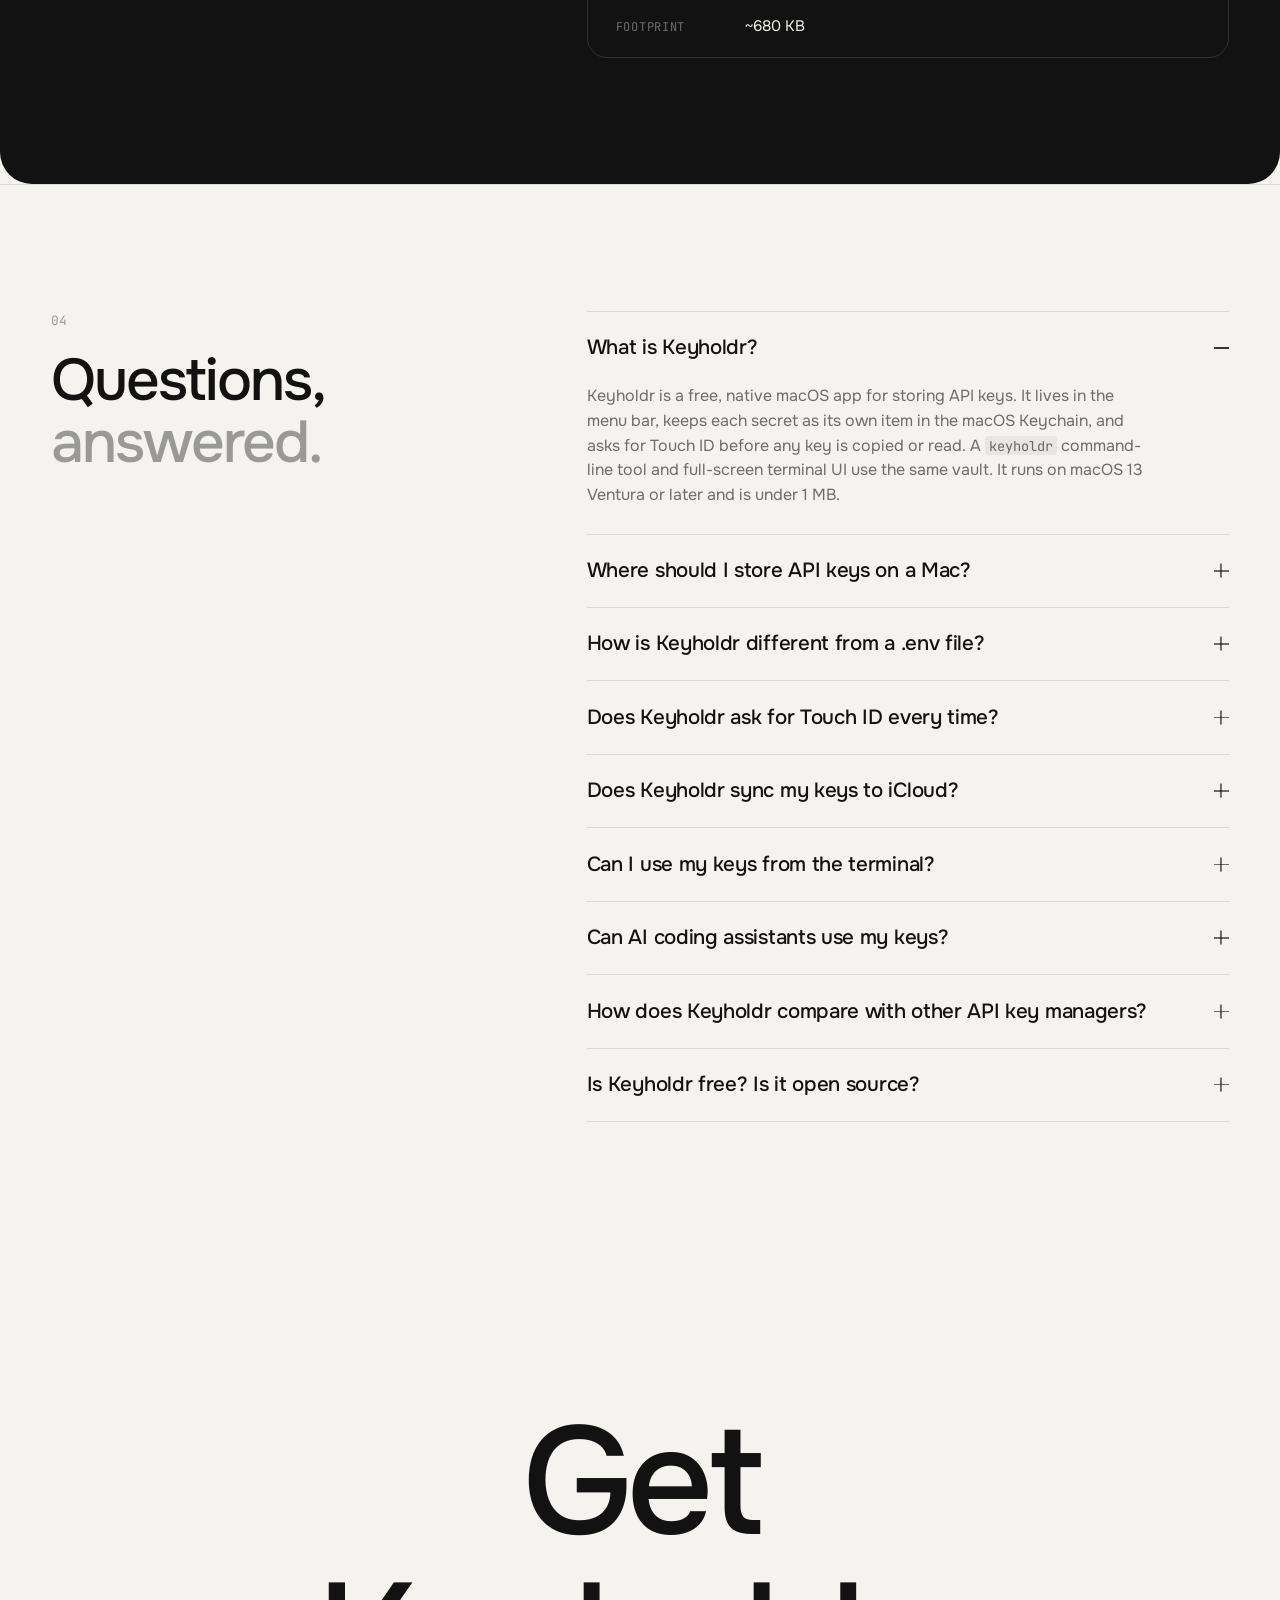
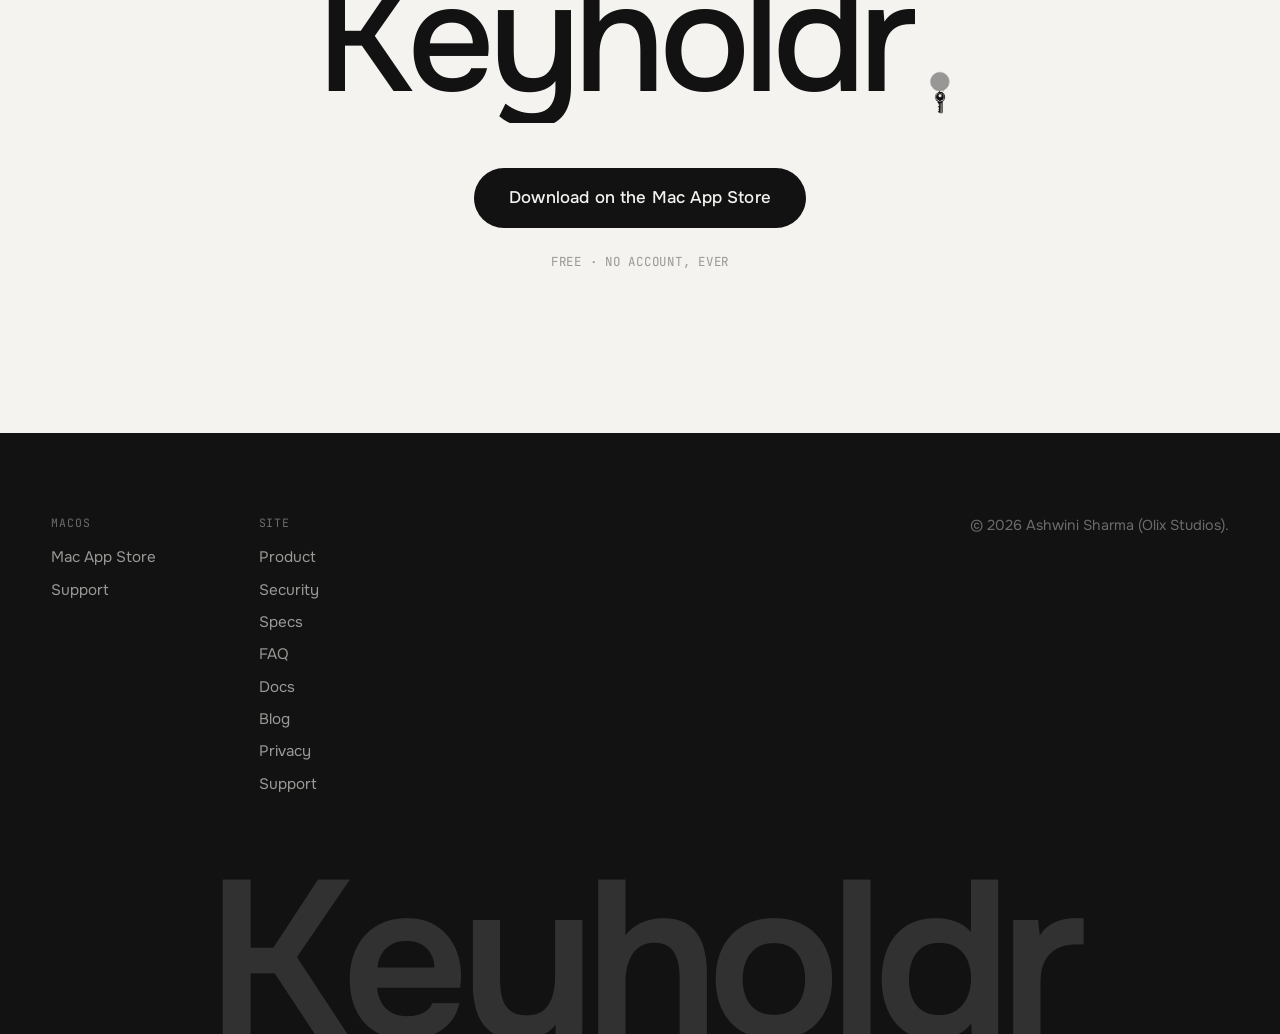
==== commit 355ca18b: "Move the site to keyholdr.dev Canonical, Open Graph and JSON-LD URLs, both sitemaps, robots.txt, the" ====
--- a/index.html
+++ b/index.html
@@ -8,8 +8,8 @@
   <meta name="robots" content="index, follow, max-image-preview:large, max-snippet:-1, max-video-preview:-1">
   <meta name="google-site-verification" content="bmbmaG-ClR32AH-q8QSu_4joDrpqce-UDMIFxuFgNpc">
   <meta name="msvalidate.01" content="1306FAF1888D8E892ACF355210EEB802">
-  <link rel="alternate" type="application/rss+xml" title="Keyholdr blog" href="https://olixignacious.github.io/keyholdr-site/blog/feed.xml">
-  <link rel="canonical" href="https://olixignacious.github.io/keyholdr-site/">
+  <link rel="alternate" type="application/rss+xml" title="Keyholdr blog" href="https://keyholdr.dev/blog/feed.xml">
+  <link rel="canonical" href="https://keyholdr.dev/">
   <meta name="theme-color" content="#f4f3ef">
 
   <link rel="icon" type="image/svg+xml" href="favicon.svg">
@@ -25,10 +25,10 @@
   <meta property="og:type" content="website">
   <meta property="og:site_name" content="Keyholdr">
   <meta property="og:locale" content="en_US">
-  <meta property="og:url" content="https://olixignacious.github.io/keyholdr-site/">
+  <meta property="og:url" content="https://keyholdr.dev/">
   <meta property="og:title" content="Keyholdr — API key manager for your Mac menu bar">
   <meta property="og:description" content="A native, hardware-secured vault for your API keys, living in your Mac menu bar.">
-  <meta property="og:image" content="https://olixignacious.github.io/keyholdr-site/og-image.png">
+  <meta property="og:image" content="https://keyholdr.dev/og-image.png">
   <meta property="og:image:width" content="1200">
   <meta property="og:image:height" content="630">
   <meta property="og:image:alt" content="Keyholdr: a native API key manager in the macOS menu bar.">
@@ -36,7 +36,7 @@
   <meta name="twitter:card" content="summary_large_image">
   <meta name="twitter:title" content="Keyholdr — API key manager for your Mac menu bar">
   <meta name="twitter:description" content="A native vault for API keys on macOS. Hardware-backed, Touch ID unlock, strictly local.">
-  <meta name="twitter:image" content="https://olixignacious.github.io/keyholdr-site/og-image.png">
+  <meta name="twitter:image" content="https://keyholdr.dev/og-image.png">
 
   <script type="application/ld+json">
   {
@@ -44,22 +44,22 @@
     "@graph": [
       {
         "@type": "WebSite",
-        "@id": "https://olixignacious.github.io/keyholdr-site/#website",
+        "@id": "https://keyholdr.dev/#website",
         "name": "Keyholdr",
-        "url": "https://olixignacious.github.io/keyholdr-site/",
+        "url": "https://keyholdr.dev/",
         "inLanguage": "en",
         "description": "A native API key manager for the macOS menu bar."
       },
       {
         "@type": "SoftwareApplication",
-        "@id": "https://olixignacious.github.io/keyholdr-site/#app",
+        "@id": "https://keyholdr.dev/#app",
         "name": "Keyholdr",
-        "url": "https://olixignacious.github.io/keyholdr-site/",
+        "url": "https://keyholdr.dev/",
         "description": "A native API key manager that lives in the macOS menu bar. Keychain-backed storage, Touch ID unlock, a CLI and a full-screen terminal UI, and scratch notes. Under 1 MB, no Electron.",
         "applicationCategory": "DeveloperApplication",
         "applicationSubCategory": "API key manager",
         "operatingSystem": "macOS",
-        "image": "https://olixignacious.github.io/keyholdr-site/og-image.png",
+        "image": "https://keyholdr.dev/og-image.png",
         "offers": {
           "@type": "Offer",
           "price": "0",
@@ -89,7 +89,7 @@
       },
       {
         "@type": "FAQPage",
-        "@id": "https://olixignacious.github.io/keyholdr-site/#faq",
+        "@id": "https://keyholdr.dev/#faq",
         "mainEntity": [
           {
             "@type": "Question",
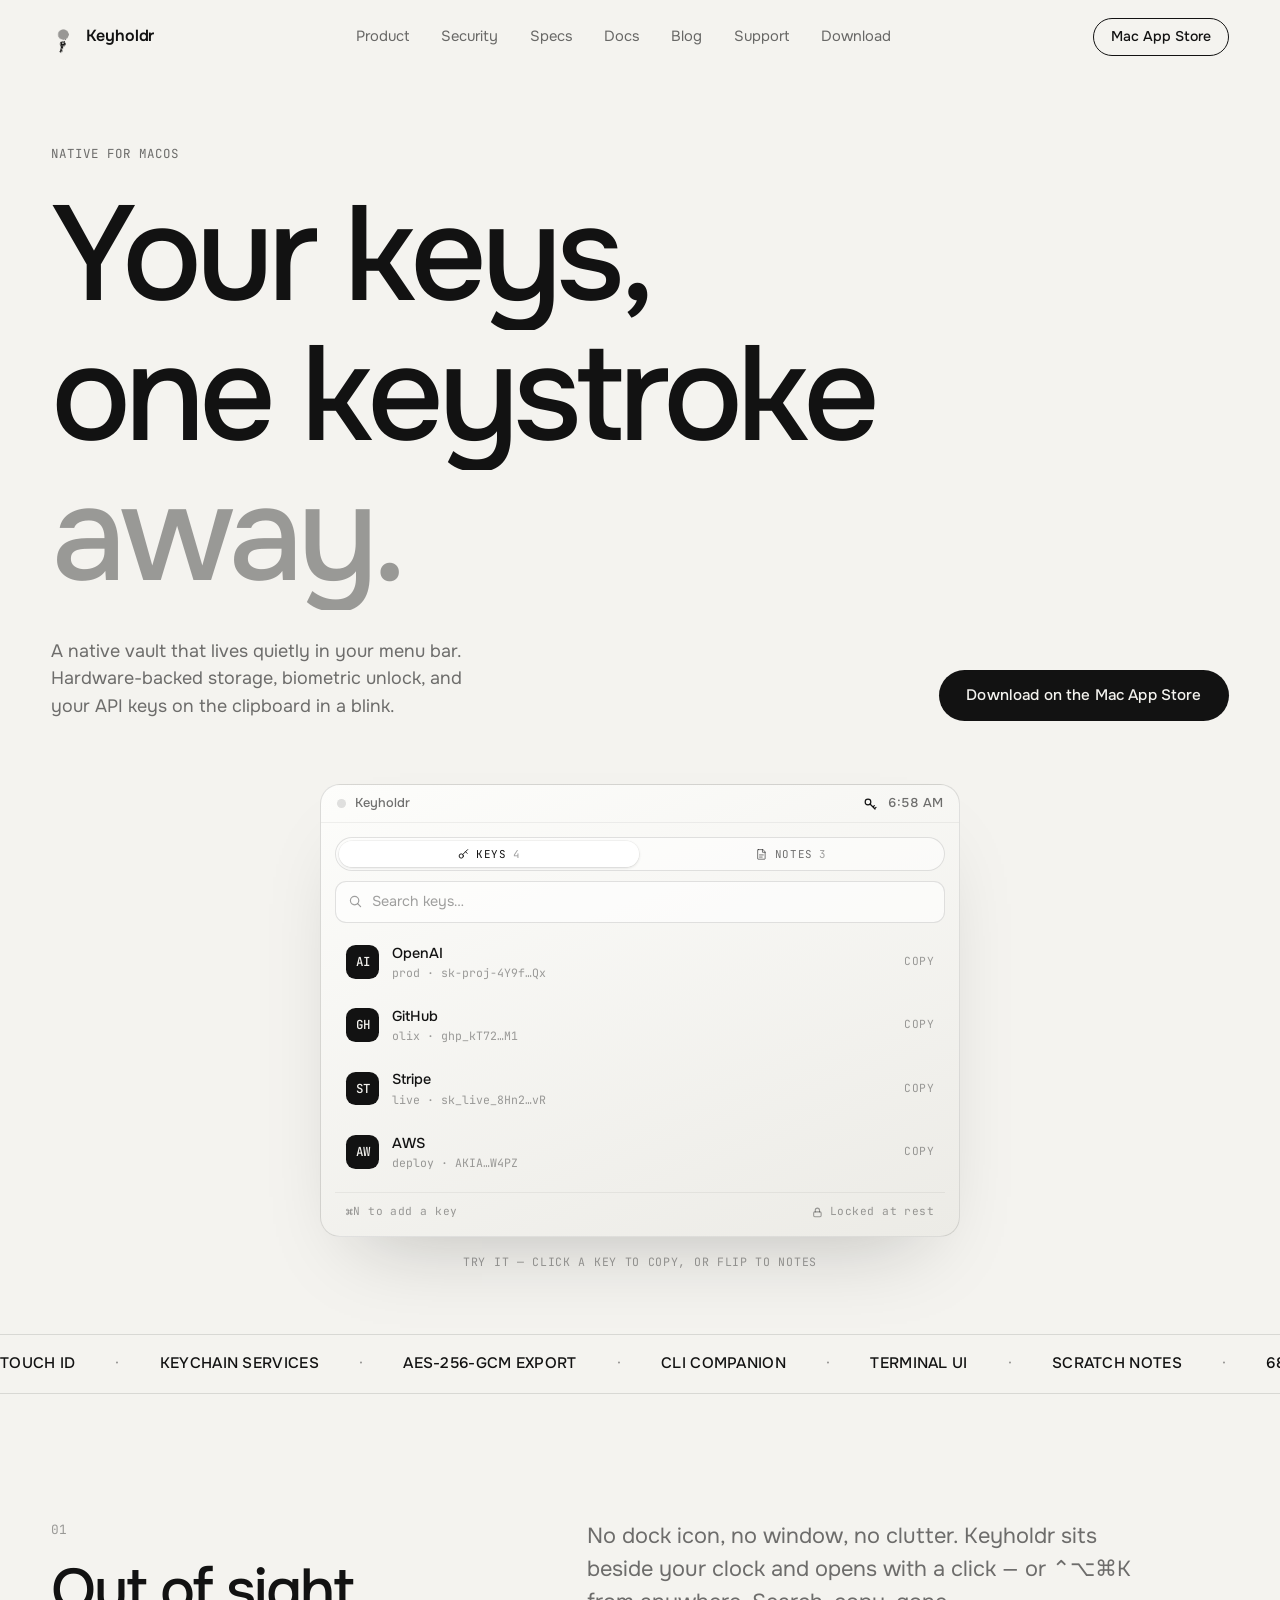
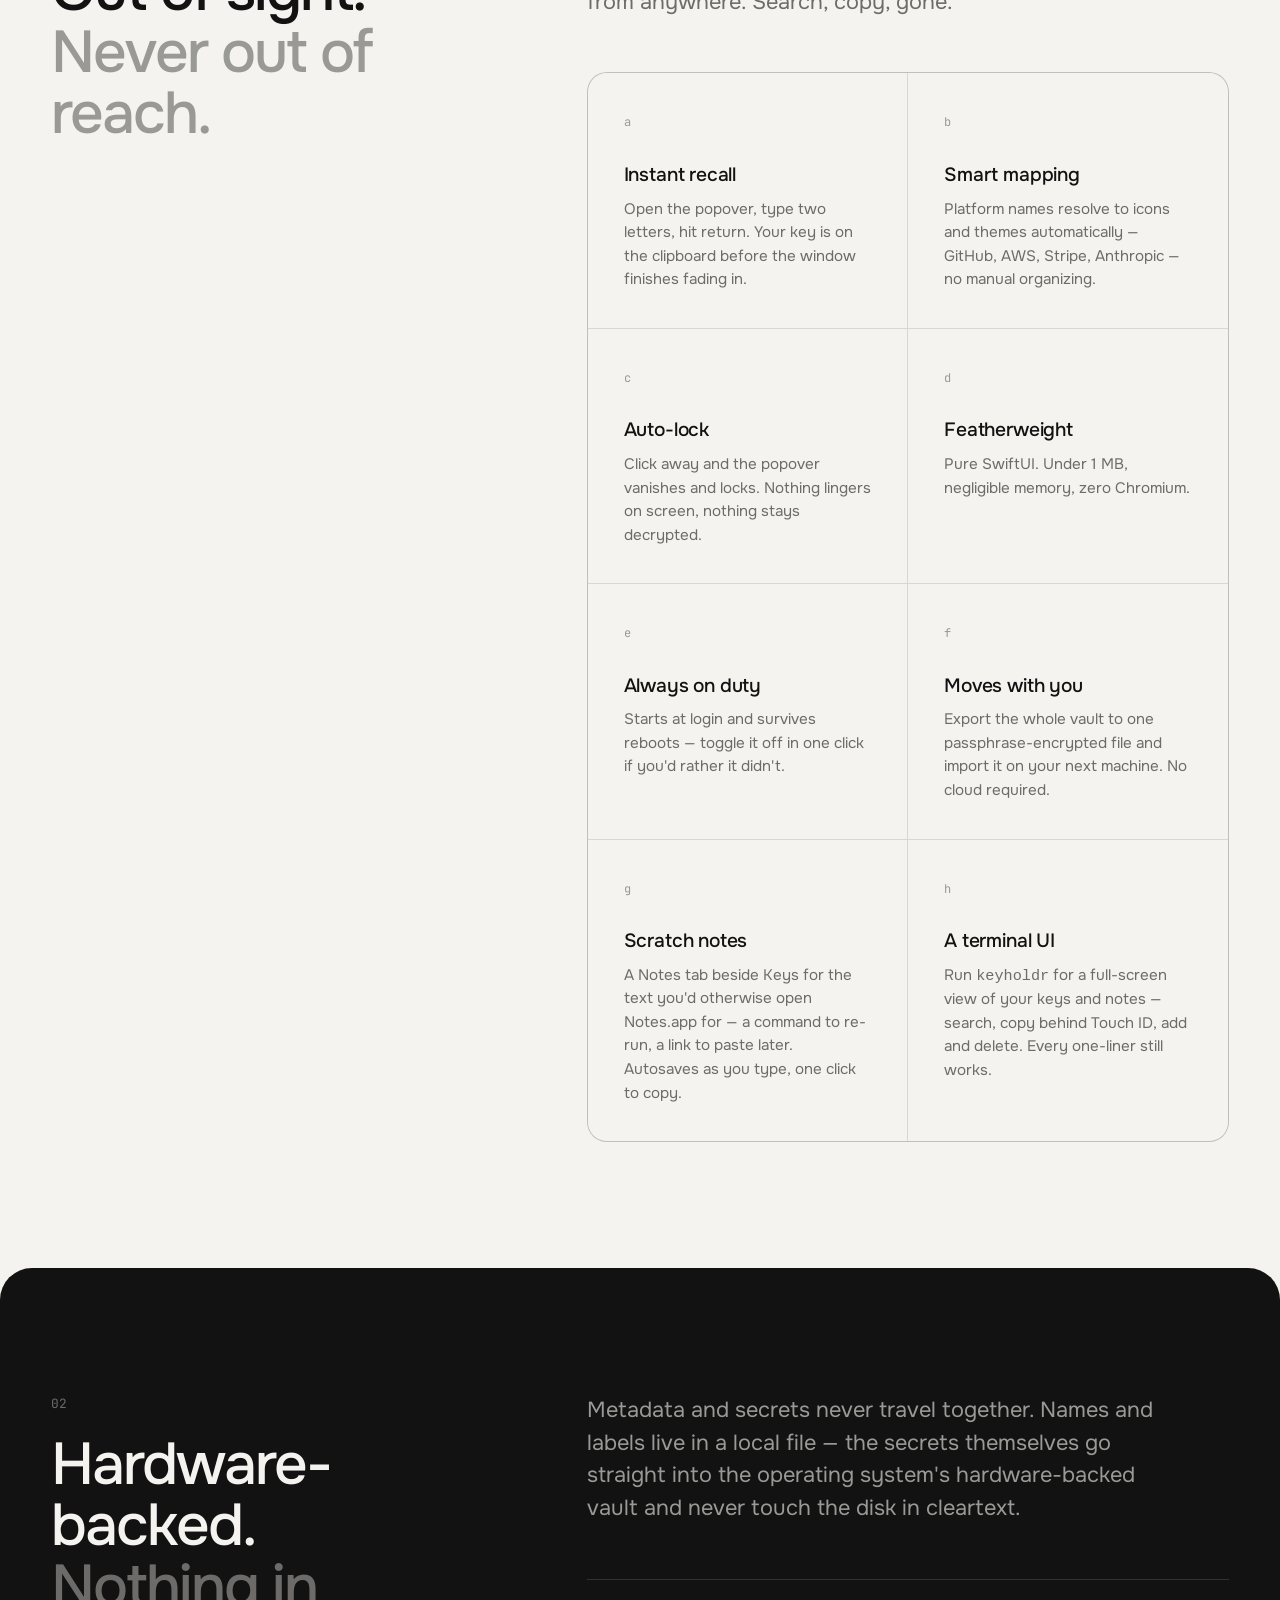
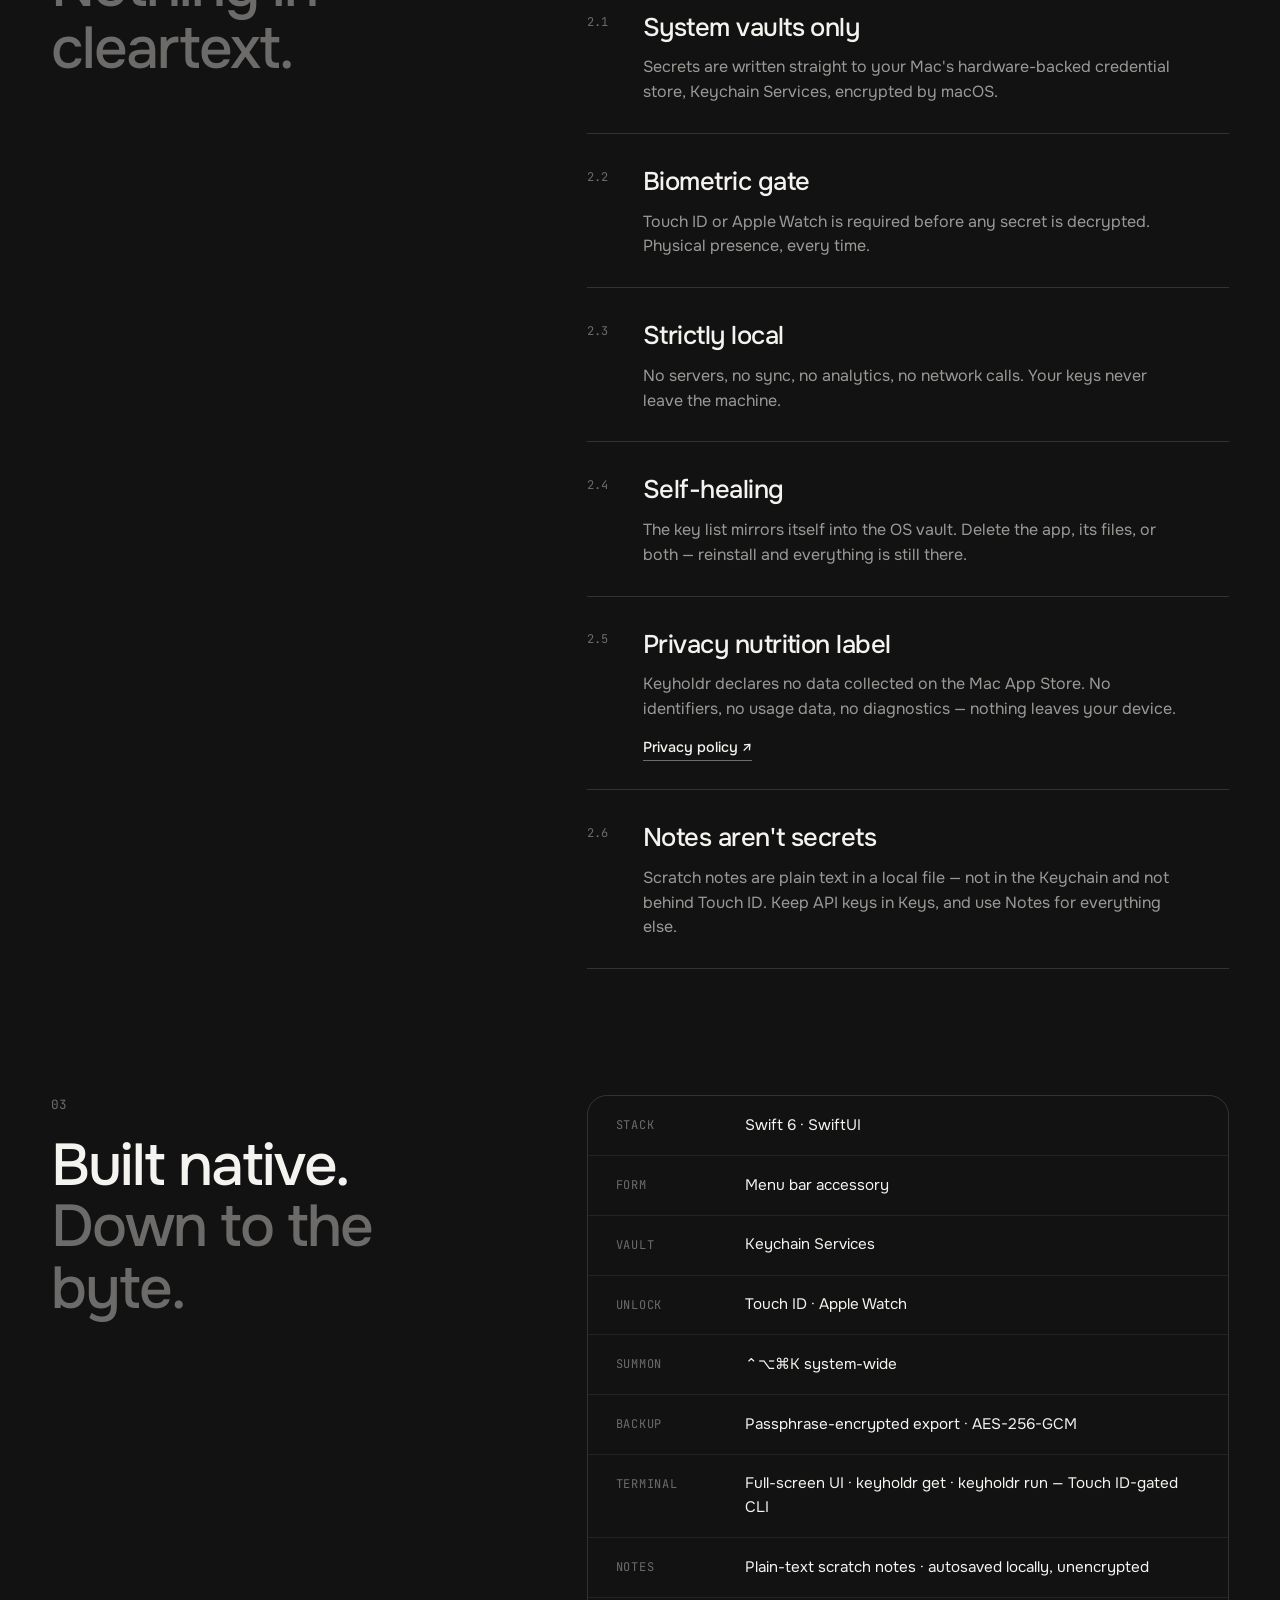
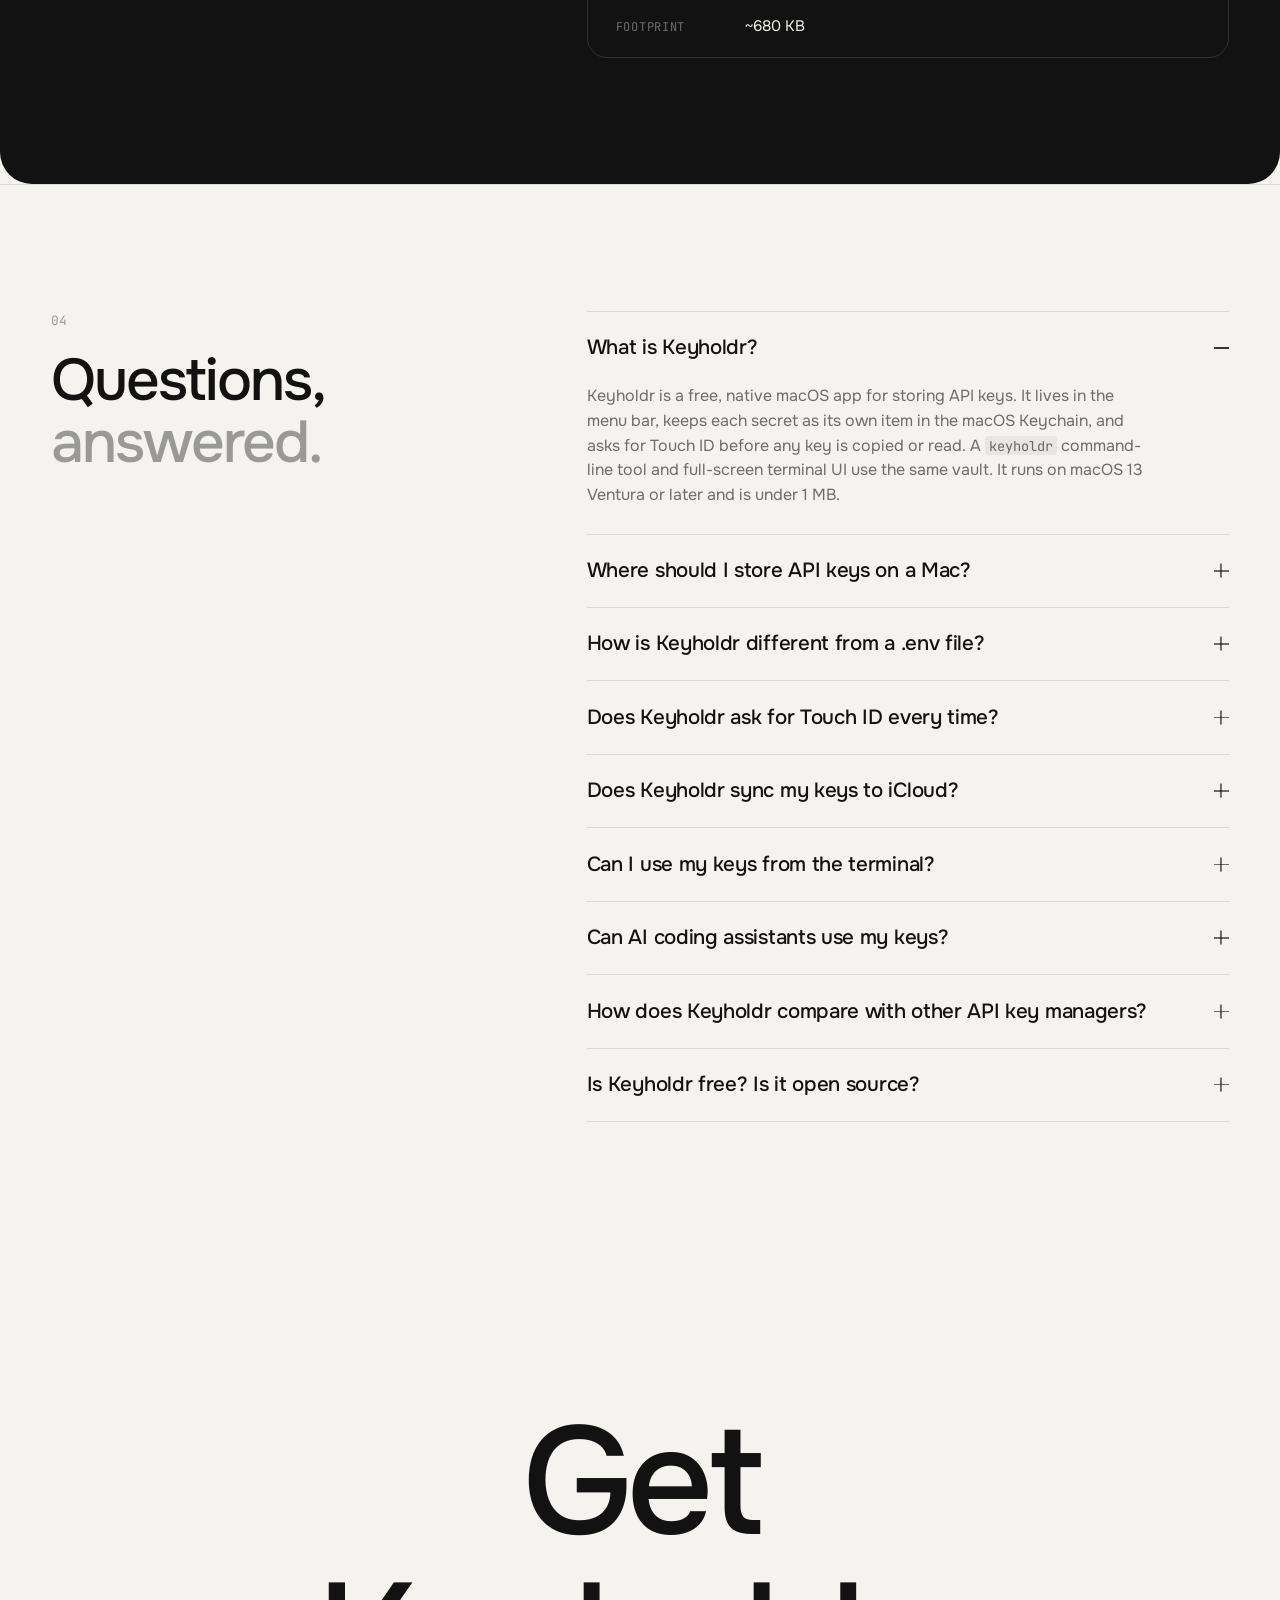
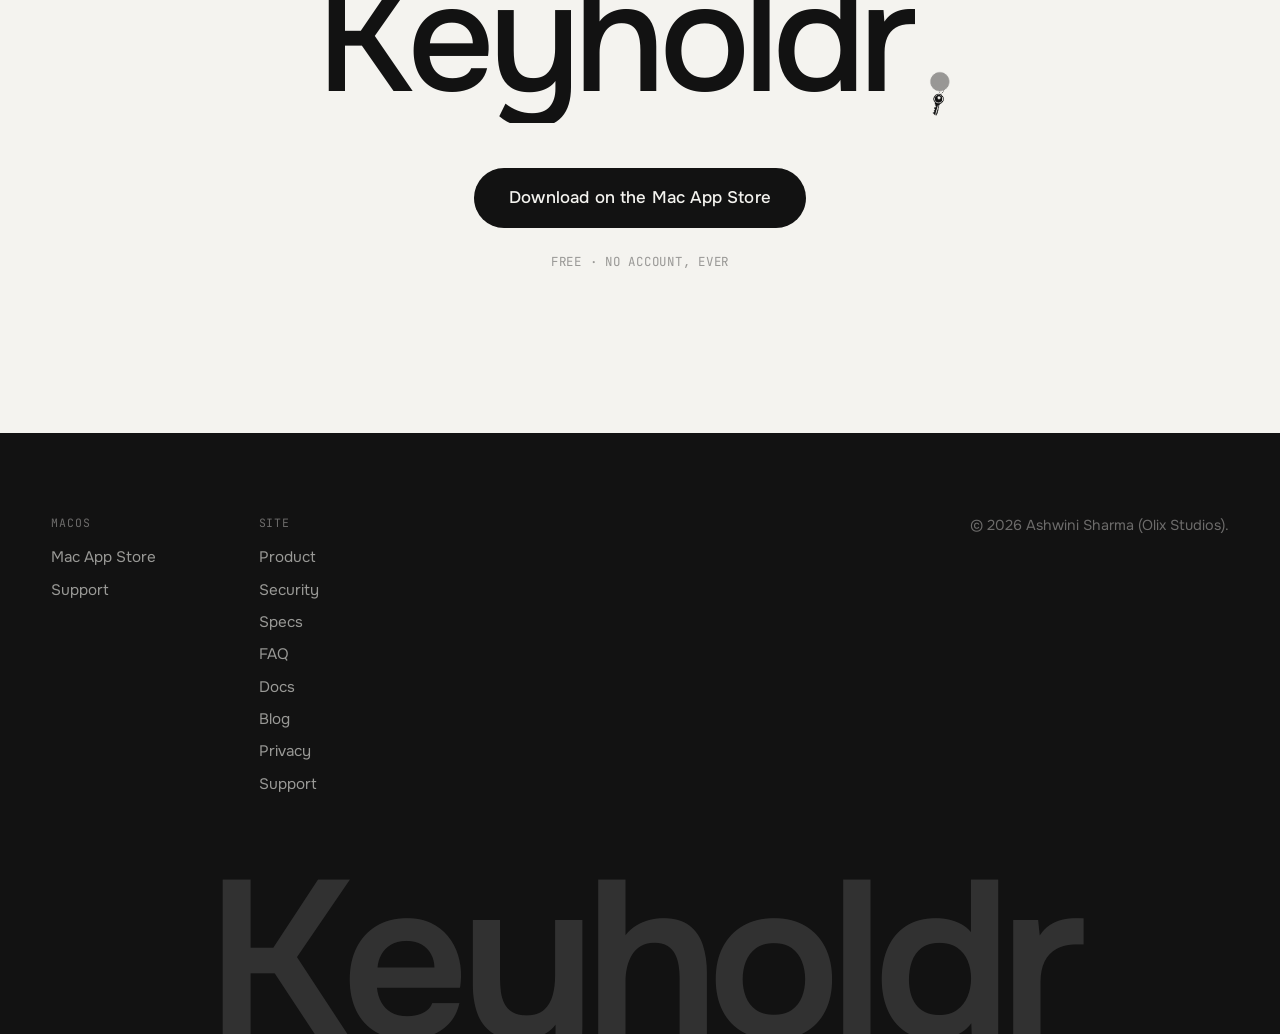
==== commit c41e009e: "Drop NoxKey from the comparison; update the Pages actions The comparison, blog index, feed and homep" ====
--- a/index.html
+++ b/index.html
@@ -152,7 +152,7 @@
             "name": "How does Keyholdr compare with other API key managers?",
             "acceptedAnswer": {
               "@type": "Answer",
-              "text": "Keyholdr is free, works in both the menu bar and the terminal, asks for Touch ID on every read and runs on macOS 13. It doesn't sync between Macs, import .env files or clear the clipboard. The comparison with NoxKey, Fidelius, EnvVault, 1Password CLI and others covers which one fits which workflow."
+              "text": "Keyholdr is free, works in both the menu bar and the terminal, asks for Touch ID on every read and runs on macOS 13. It doesn't sync between Macs, import .env files or clear the clipboard. The comparison with Fidelius, EnvVault, 1Password CLI and others covers which one fits which workflow."
             }
           },
           {
@@ -481,7 +481,7 @@
           </details>
           <details class="faq-item reveal">
             <summary><h3>How does Keyholdr compare with other API key managers?</h3><span class="faq-mark" aria-hidden="true"></span></summary>
-            <p>Keyholdr is free, works in both the menu bar and the terminal, asks for Touch ID on every read and runs on macOS 13. It doesn't sync between Macs, import <code>.env</code> files or clear the clipboard. The <a href="blog/mac-api-key-managers-compared/">comparison with NoxKey, Fidelius, EnvVault, 1Password CLI and others</a> covers which one fits which workflow.</p>
+            <p>Keyholdr is free, works in both the menu bar and the terminal, asks for Touch ID on every read and runs on macOS 13. It doesn't sync between Macs, import <code>.env</code> files or clear the clipboard. The <a href="blog/mac-api-key-managers-compared/">comparison with Fidelius, EnvVault, 1Password CLI and others</a> covers which one fits which workflow.</p>
           </details>
           <details class="faq-item reveal">
             <summary><h3>Is Keyholdr free? Is it open source?</h3><span class="faq-mark" aria-hidden="true"></span></summary>
